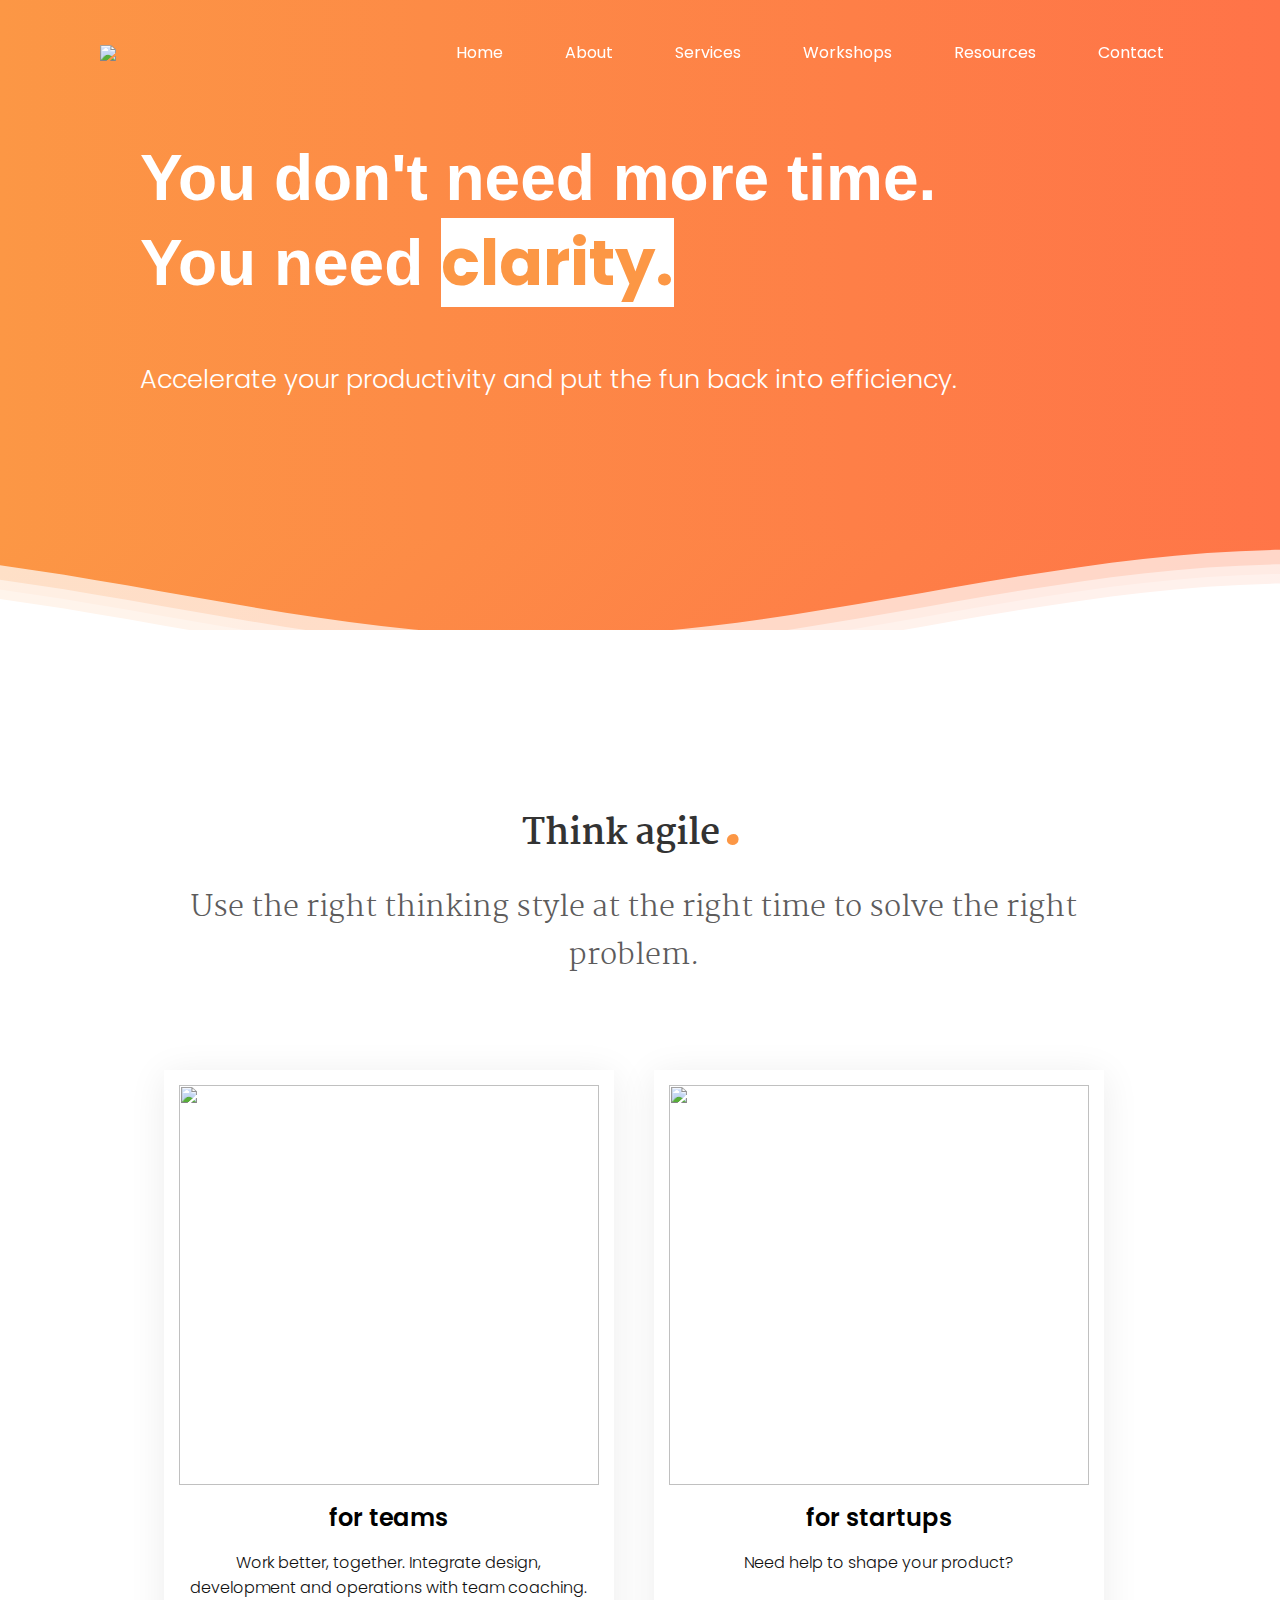
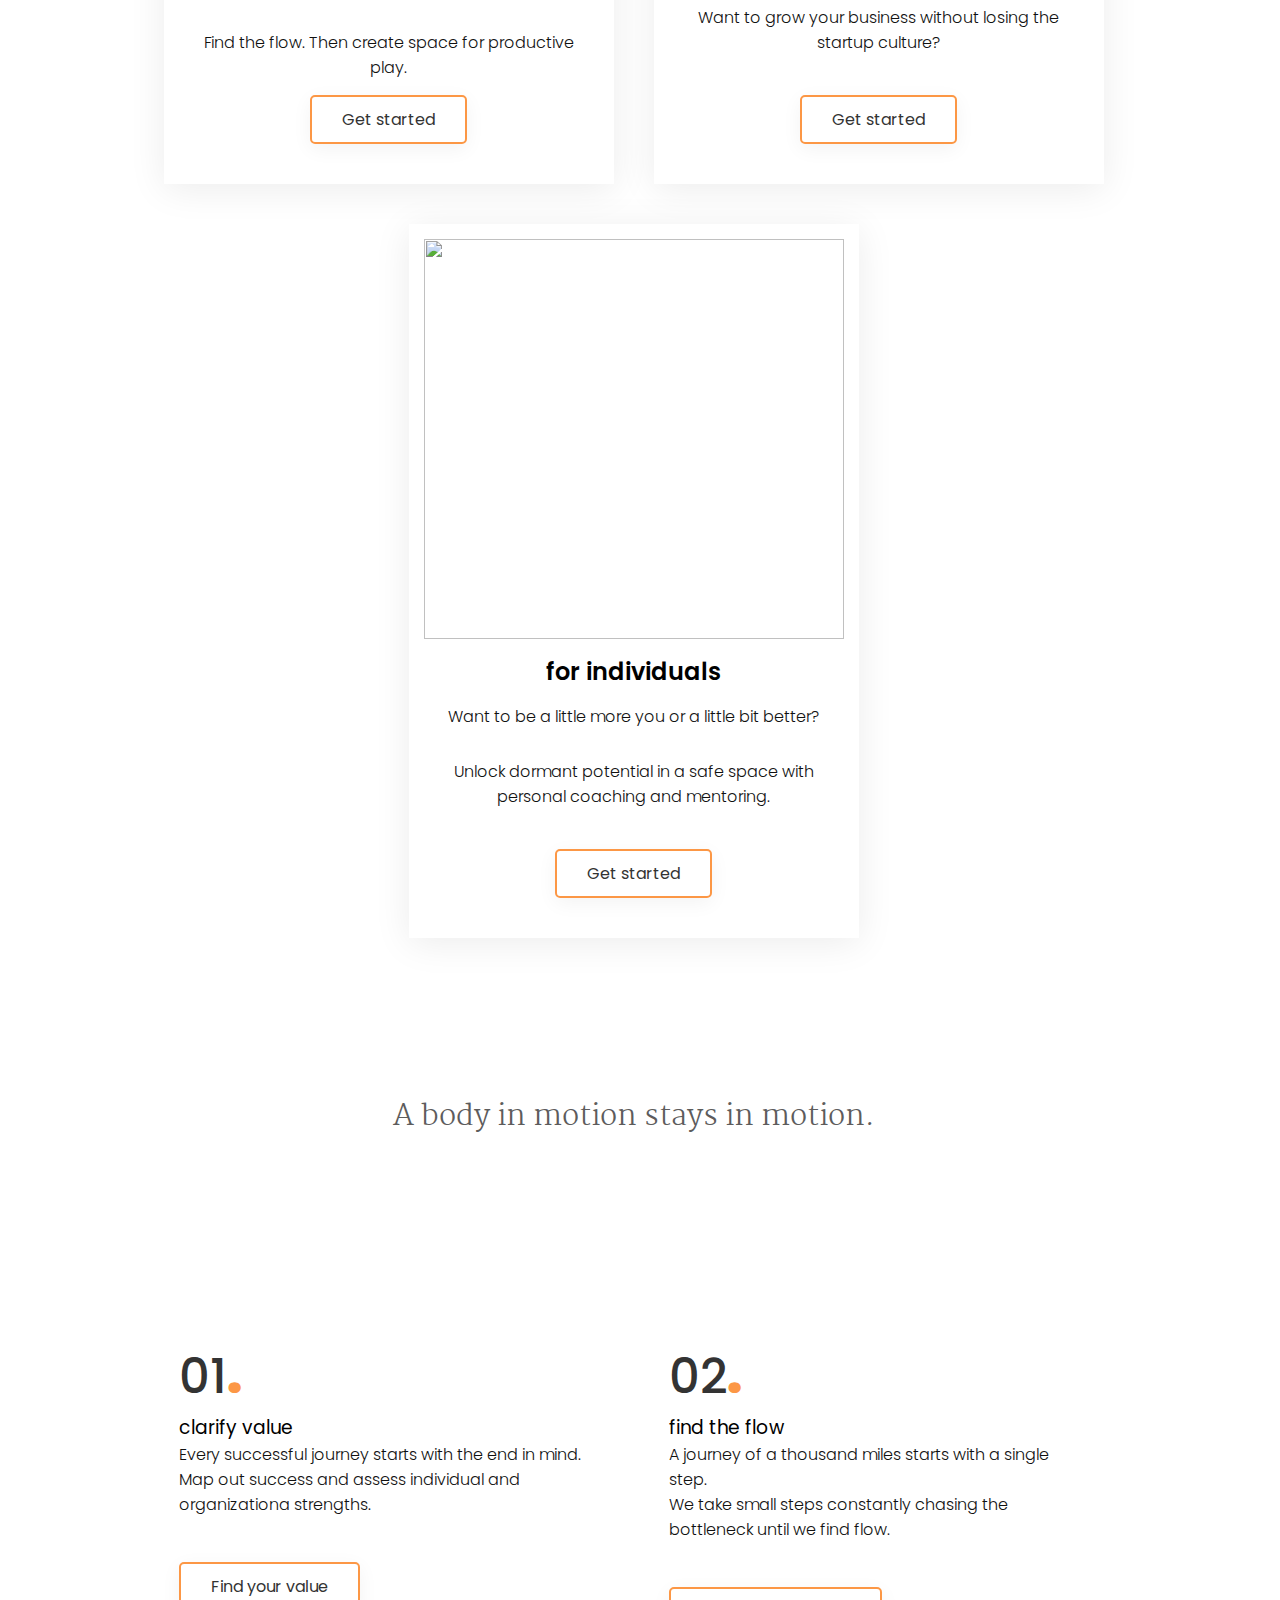
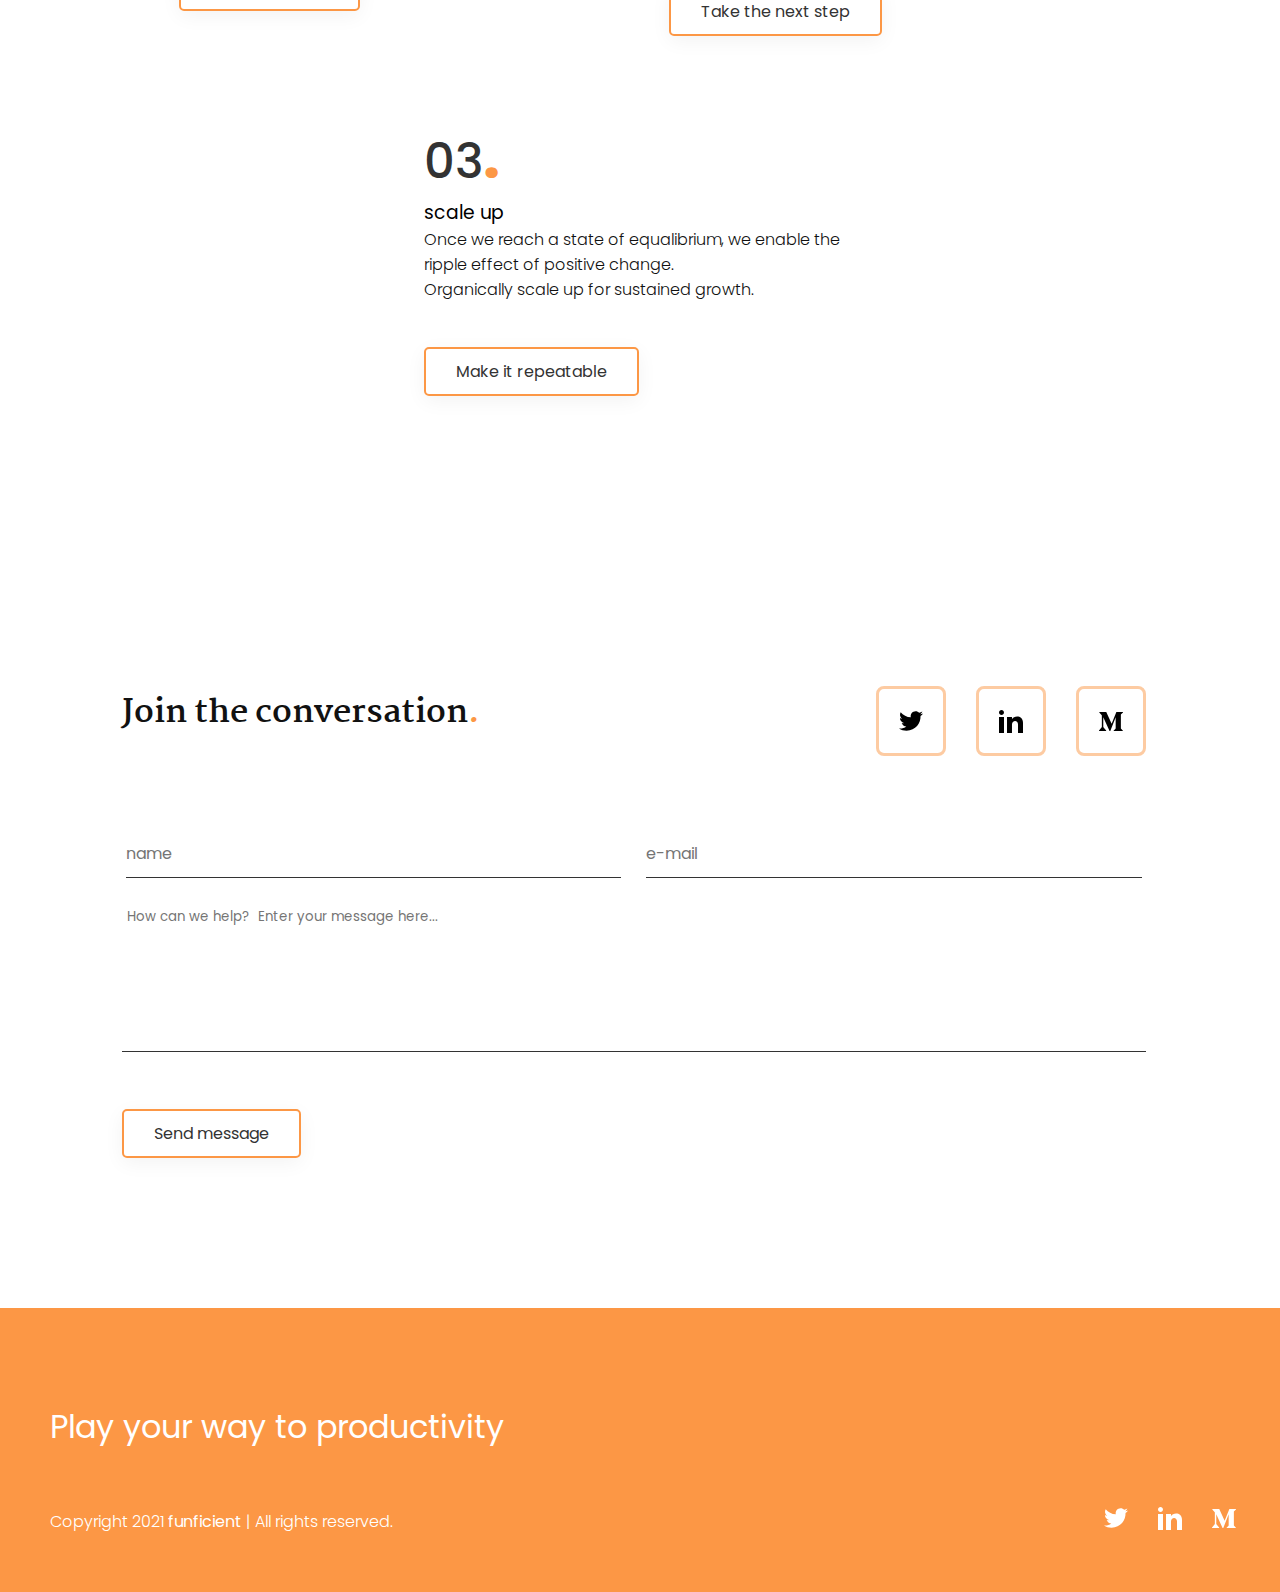
==== index.html @ b5b8aebc "Add files via upload" ====
<!DOCTYPE html>
<html lang="en">
<head>
    <meta charset="UTF-8">
    <meta http-equiv="X-UA-Compatible" content="IE=edge">
    <meta name="viewport" content="width=device-width, initial-scale=1.0">
    <title>fun-fi-cient | Play your way to productivity</title>

    <style>
        @import url('https://fonts.googleapis.com/css2?family=Asap+Condensed:ital,wght@0,400;0,500;0,600;0,700;1,400;1,500;1,600;1,700&family=Asap:ital,wght@0,400;0,500;0,600;0,700;1,400;1,500;1,600;1,700&family=Martel:wght@200;300;400;600;700;800;900&family=Oleo+Script&family=Oleo+Script+Swash+Caps&family=Poppins:ital,wght@0,100;0,200;0,300;0,400;0,500;0,600;0,700;1,300;1,400;1,500;1,600;1,700&display=swap');
        @import url('https://fonts.googleapis.com/css2?family=Sen:wght@400;700;800&family=Zilla+Slab+Highlight:wght@400;700&family=Zilla+Slab:ital,wght@0,300;0,400;0,500;0,600;0,700;1,300;1,400;1,500;1,600;1,700&display=swap');
        @import url('http://fonts.cdnfonts.com/css/gastada');
</style>
                

    <link href="style.css" rel="stylesheet">
    <link rel="stylesheet" href="https://use.fontawesome.com/releases/v5.15.4/css/all.css" integrity="sha384-DyZ88mC6Up2uqS4h/KRgHuoeGwBcD4Ng9SiP4dIRy0EXTlnuz47vAwmeGwVChigm" crossorigin="anonymous">
      
    <link rel="stylesheet" tyep="text/css" href="https://cdn.jsdelivr.net/npm/@fortawesome/fontawesome-free@5.15.4/css/fontawesome.min.css">
    
    <link rel="stylesheet" href="https://cdn.jsdelivr.net/npm/bootstrap-icons@1.5.0/font/bootstrap-icons.css">
    <link rel="stylesheet" href="https://cdnjs.cloudflare.com/ajax/libs/font-awesome/4.7.0/css/font-awesome.min.css">
    
   
    
</head>

<body>

<!------------------------------------------------------------------- Header Section and Navigation -------------------------------------------------------------->


    <header >

        <img src="assets/funficient-color-logo.png">

        <div class="menuToggle" onclick="toggleMenu();">

        </div>

        <ul class="navigation">
            <li><a href="index.html">Home</a></li>
            <li><a href="#about">About</a></li>
            <li><a href="services.html">Services</a></li>
            <li><a href="workshops.html">Workshops</a></li>
            <li><a href="#">Resources</a></li>
            <li><a href="#contact">Contact</a></li>

        </ul>


    </header>

<!------------------------------------------------------------------- Wave Hero Section -------------------------------------------------------------->


    <section class="banner"  id="banner">

        <div class="content flex">

            <h2>You don't need more time.</h2>
            <h2>You need <span></span></h2>
            <p>  Accelerate your productivity and put the fun back into efficiency. </p>
            
        </div>

        <div class="wave-container">
            <svg class="waves" xmlns="http://www.w3.org/2000/svg" xmlns:xlink="http://www.w3.org/1999/xlink"
            viewBox="0 24 150 28" preserveAspectRatio="none" shape-rendering="auto">
            <defs>
            <path id="gentle-wave" d="M-160 44c30 0 58-18 88-18s 58 18 88 18 58-18 88-18 58 18 88 18 v44h-352z" />
            </defs>
            <g class="parallax">
            <use xlink:href="#gentle-wave" x="48" y="0" fill="rgba(255,255,255,0.7" />
            <use xlink:href="#gentle-wave" x="48" y="3" fill="rgba(255,255,255,0.5)" />
            <use xlink:href="#gentle-wave" x="48" y="5" fill="rgba(255,255,255,0.3)" />
            <use xlink:href="#gentle-wave" x="48" y="7" fill="#fff" />
            </g>
            </svg>
        </div>


    </section>


<!------------------------------------------------------------------- About section -------------------------------------------------------------->

    <section class="audience" id="audience">

        <div class="container">

        
            <div class="introText">
        
                    <h2 class="titleText">Think agile<span>.</span></h2>
                    <p>Use the right thinking style at the right time to solve the right problem. </p>      
                                    
            </div>
            

            <div class="content">
                <div class="box">
                    <div class="imgBox">
                        <img src="assets/bathtub.jpg">
                    </div>

                    <div class="text">
                        <h3>for startups</h3>
                        <p>Need help to shape your product?</p>
                        <p>Want to grow your business without losing the startup culture? </p>
                        <br>
                        <a href="#" class="btn">Get started</a>
                    </div>

                </div>


                <div class="box">
                    <div class="imgBox">
                        <img src="assets/teams.png">
                    </div>

                    <div class="text">
                        <h3>for teams</h3>
                        <p>Work better, together. Integrate design, development and operations with team coaching.  </p>
                        <p>Find the flow.  Then create space for productive play. </p>
                        <a href="#" class="btn">Get started</a>
                    </div>

                </div>


            
                <div class="box">
                    <div class="imgBox">
                        <img src="assets/individual.jpg">
                    </div>

                    <div class="text">
                        <h3>for individuals</h3>
                        <p>Want to be a little more you or a little bit better? </p>
                        <p>Unlock dormant potential in a safe space with personal coaching and mentoring.  </p>
                        <br>
                        <a href="#" class="btn">Get started</a>
                    </div>

                </div>

            </div>
      
        </div>
    </section>




    <!------------------------------------------------------------------- Value proposition section -------------------------------------------------------------->

    <section class="value" id="value">

        <div class="container">

            <div class="introText center">
                <p>A body in motion stays in motion. </p>
            </div>        
                    
  
            <div class="content wrap">
                <div class="box">
                    

                    <div class="text">
                        <h2>01<span>.</span></h2><h3>clarify value</h3>
                        <p>Every successful journey starts with the end in mind.</p>
                        <p> Map out success and assess individual and organizationa strengths.</p>
                        <br>
                        <a href="#" class="btn">Find your value</a>
                    </div>

                </div>

                <div class="box">
                    

                    <div class="text">
                        <h2>02<span>.</span></h2><h3>find the flow</h3>
                        <p>A journey of a thousand miles starts with a single step.</p>
                        <p> We take small steps constantly chasing the bottleneck until we find flow.</p>
                        <br>
                        <a href="#" class="btn">Take the next step </a>
                    </div>

                </div>

                <div class="box">
                    

                    <div class="text">
                        <h2>03<span>.</span></h2><h3>scale up</h3>
                        <p>Once we reach a state of equalibrium, we enable the ripple effect of positive change.</p>
                        <p>Organically scale up for sustained growth.</p>
                        <br>
                        <a href="#" class="btn">Make it repeatable</a>
                    </div>

                </div>


            </div>

        
    
        </div>
    </section>

    <!------------------------------------------------------------------- Testimonial section ------------------------------------------------------------

    


    <!------------------------------------------------------------------- Contact form section -------------------------------------------------------------->
<section class="contact" id="contact">

    <div class="container">
    
        <div class="conversation">
            <h2 class="titleText">Join the conversation<span>.</span></h2>    
            <div class="social">
                <a href="https://twitter.com/funficient" target="_blank"><svg xmlns="http://www.w3.org/2000/svg" width="24" height="24"  viewBox="0 0 24 24"><path d="M24 4.557c-.883.392-1.832.656-2.828.775 1.017-.609 1.798-1.574 2.165-2.724-.951.564-2.005.974-3.127 1.195-.897-.957-2.178-1.555-3.594-1.555-3.179 0-5.515 2.966-4.797 6.045-4.091-.205-7.719-2.165-10.148-5.144-1.29 2.213-.669 5.108 1.523 6.574-.806-.026-1.566-.247-2.229-.616-.054 2.281 1.581 4.415 3.949 4.89-.693.188-1.452.232-2.224.084.626 1.956 2.444 3.379 4.6 3.419-2.07 1.623-4.678 2.348-7.29 2.04 2.179 1.397 4.768 2.212 7.548 2.212 9.142 0 14.307-7.721 13.995-14.646.962-.695 1.797-1.562 2.457-2.549z"/></svg></a>   
                <a href="https://www.linkedin.com/in/kate-dames-509631171/" target="_blank"><svg xmlns="http://www.w3.org/2000/svg" width="24" height="24"  viewBox="0 0 24 24"><path d="M4.98 3.5c0 1.381-1.11 2.5-2.48 2.5s-2.48-1.119-2.48-2.5c0-1.38 1.11-2.5 2.48-2.5s2.48 1.12 2.48 2.5zm.02 4.5h-5v16h5v-16zm7.982 0h-4.968v16h4.969v-8.399c0-4.67 6.029-5.052 6.029 0v8.399h4.988v-10.131c0-7.88-8.922-7.593-11.018-3.714v-2.155z"/></svg></a>
                <a href="https://medium.com/@funficient" target="_blank"><svg width="24" height="24"  xmlns="http://www.w3.org/2000/svg" fill-rule="evenodd" clip-rule="evenodd"><path d="M2.846 6.887c.03-.295-.083-.586-.303-.784l-2.24-2.7v-.403h6.958l5.378 11.795 4.728-11.795h6.633v.403l-1.916 1.837c-.165.126-.247.333-.213.538v13.498c-.034.204.048.411.213.537l1.871 1.837v.403h-9.412v-.403l1.939-1.882c.19-.19.19-.246.19-.537v-10.91l-5.389 13.688h-.728l-6.275-13.688v9.174c-.052.385.076.774.347 1.052l2.521 3.058v.404h-7.148v-.404l2.521-3.058c.27-.279.39-.67.325-1.052v-10.608z"/></svg></a>
            </div>

        </div>        
            
           
        

        <div class="form-container">
        <form  class="form" id="form" action="https://formsubmit.co/kate.funficient@gmail.com" method="POST" >
            <div class="input col50">
                <input
                    type="text"
                    name="name"
                    id="name"
                    class="form-control"
                    placeholder="name"
                    
                />
                
                <input
                    type="email"
                    name="email"
                    id="email"
                    class="form-control"
                    placeholder="e-mail"
                    required
                />

                <input type="hidden" name="_next" value="https://www.funficient.com/thanks.html">
                <input type="hidden" name="_subject" value="New form submission!">
                <input type="text" name="_honey" style="display:none">
                <input type="hidden" name="_captcha" value="false">
               

            </div>
        
            <div class="textInput">
                    
                <textarea
                    id="message"
                    class="input-textarea"
                    name="message"
                    placeholder="How can we help?  Enter your message here..."
                    required
                    ></textarea>
            </div>

            <div>
                <button type="submit" id="submit" class="btn">
                    Send message
                </button>
            </div>
            
           
            
            
        </form>

        

    
</section>



    <!------------------------------------------------------------------- Contact section -------------------------------------------------------------->




<!------------------------------------------------------------------- Footer section -------------------------------------------------------------->
<footer class="footer">

    <div class="container">

        <div>
            <h2 class="titleText white">Play your way to productivity</h2>       
        </div>   

        <div class="footerRow">

            <div class="copyrightText">
                <p>
                    Copyright 2021 <strong>funficient</strong>  |  All rights reserved.
                </p>
            </div>

            <ul class="social">
                <li><a href="https://twitter.com/funficient" target="_blank"><svg xmlns="http://www.w3.org/2000/svg" width="24" height="24" fill="white" viewBox="0 0 24 24"><path d="M24 4.557c-.883.392-1.832.656-2.828.775 1.017-.609 1.798-1.574 2.165-2.724-.951.564-2.005.974-3.127 1.195-.897-.957-2.178-1.555-3.594-1.555-3.179 0-5.515 2.966-4.797 6.045-4.091-.205-7.719-2.165-10.148-5.144-1.29 2.213-.669 5.108 1.523 6.574-.806-.026-1.566-.247-2.229-.616-.054 2.281 1.581 4.415 3.949 4.89-.693.188-1.452.232-2.224.084.626 1.956 2.444 3.379 4.6 3.419-2.07 1.623-4.678 2.348-7.29 2.04 2.179 1.397 4.768 2.212 7.548 2.212 9.142 0 14.307-7.721 13.995-14.646.962-.695 1.797-1.562 2.457-2.549z"/></svg></a></li>
                <li><a href="https://www.linkedin.com/in/kate-dames-509631171/" target="_blank"><svg xmlns="http://www.w3.org/2000/svg" width="24" height="24" fill="white" viewBox="0 0 24 24"><path d="M4.98 3.5c0 1.381-1.11 2.5-2.48 2.5s-2.48-1.119-2.48-2.5c0-1.38 1.11-2.5 2.48-2.5s2.48 1.12 2.48 2.5zm.02 4.5h-5v16h5v-16zm7.982 0h-4.968v16h4.969v-8.399c0-4.67 6.029-5.052 6.029 0v8.399h4.988v-10.131c0-7.88-8.922-7.593-11.018-3.714v-2.155z"/></svg></a></li>
                <li><a href="https://medium.com/@funficient" target="_blank"><svg width="24" height="24" fill="white" xmlns="http://www.w3.org/2000/svg" fill-rule="evenodd" clip-rule="evenodd"><path d="M2.846 6.887c.03-.295-.083-.586-.303-.784l-2.24-2.7v-.403h6.958l5.378 11.795 4.728-11.795h6.633v.403l-1.916 1.837c-.165.126-.247.333-.213.538v13.498c-.034.204.048.411.213.537l1.871 1.837v.403h-9.412v-.403l1.939-1.882c.19-.19.19-.246.19-.537v-10.91l-5.389 13.688h-.728l-6.275-13.688v9.174c-.052.385.076.774.347 1.052l2.521 3.058v.404h-7.148v-.404l2.521-3.058c.27-.279.39-.67.325-1.052v-10.608z"/></svg></a></li>
                <li></li>
            </ul>

        </div>
        
    </div>

    

</footer>



<!------------------------------------------------------------------- Javascript -------------------------------------------------------------->


    <script type="text/javascript">

        window.addEventListener("scroll", function(){

            const header = document.querySelector("header");
            header.classList.toggle("sticky", window.scrollY > 0);
        });


        function toggleMenu(){
            const menuToggle = document.querySelector('.menuToggle');
            const navigation = document.querySelector('.navigation');
            menuToggle.classList.toggle('active');
            navigation.classList.toggle('active');
        }
    </script>



</body>

</html>
---- style.css ----
@import url("https://fonts.googleapis.com/css2?family=Asap+Condensed:ital,wght@0,400;0,500;0,600;0,700;1,400;1,500;1,600;1,700&family=Asap:ital,wght@0,400;0,500;0,600;0,700;1,400;1,500;1,600;1,700&family=Martel:wght@200;300;400;600;700;800;900&family=Oleo+Script&family=Oleo+Script+Swash+Caps&family=Poppins:ital,wght@0,100;0,200;0,300;0,400;0,500;0,600;0,700;1,300;1,400;1,500;1,600;1,700&display=swap");

:root {
  --orange: #FC9745;
  --grapefruit: #FF7348;
  --straweberry: #FD5A5C;
  --dragonfruit: #F2456F;
  --gradient: linear-gradient(90deg, #FC9745, #FF7348);

  --darkGray:#5D5C5C;
  --lightGray: #fcfcfc;

}

*, *::before, *::after {
  font-family: "Poppins", sans-serif;
  margin: 0;
  padding: 0;
  box-sizing: border-box;
  scroll-behavior: smooth;
}

/* ---------------------------------------------------------- Typography ----------------------------------------------------------------------------- */


p {
  font-weight: 300;
  color: #111;
}

/*  ----------------------------------------------------------Top Navigation ----------------------------------------------------------------------------------------*/



header {
  position: fixed;
  top: 0;
  left: 0;
  width: 100vw;
  padding: 40px 100px;
  z-index: 10000;
  display: flex;
  justify-content: space-between;
  align-items: center;
  transition: 0.6s;
}

header.sticky {
  background: white;
  opacity: 80%;
  padding: 10px 100px;
  box-shadow: 0 5px 20px rgba(0, 0, 0, 0.05);
  max-width: 100vw;
  overflow: hidden;
}

header img {
  max-width: 100px;
  height: auto;
  transition: 0.5s;
} 

header.sticky img {
  max-width: 75px;
  height: auto;
} 

header.sticky .logo {
  color: #111;
}

header.sticky .logo span{
  color:var(--orange);
}



header .navigation {
  position: relative;
  display: flex;
}

header .navigation li {
  list-style: none;
  margin-left: 30px;
  }

header .navigation li a {
  text-decoration: none;
  color: white;
  font-weight: 400;
  padding: 1rem 1rem;

}

header.sticky .navigation li a {
  color: #111;
}

header .navigation li a:hover {
  color: #FC9745;
  background-color: #ebebeb;
  opacity: 0.8;
}



/*  -------------------------------------------------  Home Page Wave Hero Section --------------------------------------------------------------------------*/

.banner {
  position: relative;
  width: 100%;
  display: flex;
  flex-direction: column;
  justify-content: center;
  align-items: center;
  background-image: linear-gradient(90deg, #FC9745, #FF7348);
}

.banner .content {
  max-width: 1000px;
  text-align: center;
}

.banner .content h2 {
  font-family: 'Gastada', sans-serif;
  font-size: 4em;
  color: white;
  text-align: left;
}


.banner .content h2 span {
    color:var(--orange);
    background-color: #fff
}


/*  -|-|-|-|-|-|-|-|-|-|-|-|-|--|-|-|-|-|-|-  Update word -|-|-|-|-|-|-|-|-|-|-|-|-|--|-|-|-|-|-|-*/

.banner .content h2 span::before {
  content: ' clarity. ';
  animation: animate infinite 8s;
}

@keyframes animate {
 
  10% 
  {
    content: ' clarity. ';
  }

  30% 
  {
    content: ' purpose. ';
  }
  
  50% 
  {
    content: ' focus. ';
  }

  75% 
  {
    content: ' alignment. ';
  }
    100% 
  {
    content: ' play. ';
  }
  
  
}

/*  -|-|-|-|-|-|-|-|-|-|-|-|-|-|-|-|-|-|-|-|-|  Update word end -|-|-|-|-|-|-|-|-|-|-|-|-|-|-|-|-|-|-|-|-|-|-|-|-|-|-|-|*/


.banner .content p {
  font-size: 1.6em;
  color: white;
  margin-top: 50px;
  text-align: left;
}

.banner .grapefruit {
  background-color: var(--grapefruit);
}



.wave-container {
  position: relative;
  
  background: linear-gradient(
    135deg,
    rgba(252, 151, 69, 1) 0%,
    rgba(255, 115, 72, 1) 100%
  );
  color: white;
  height: 10vh;
  width: 100%;
}

.flex {
    /*Flexbox for containers*/
    display: flex;
    flex-direction: column;
    justify-content: center;
    align-items: right;
    text-align: right;

    height: 60vh;
    width: 100%;
    margin: 0;
    padding: 0;
}

.waves {
  position: relative;
  width: 100%;
  height: 15vh;
  margin-bottom: -7px; /*Fix for safari gap*/
  min-height: 100px;
  max-height: 150px;
}


/* Animation */

.parallax > use {
  animation: move-forever 25s cubic-bezier(0.55, 0.5, 0.45, 0.5) infinite;
}
.parallax > use:nth-child(1) {
  animation-delay: -2s;
  animation-duration: 7s;
}
.parallax > use:nth-child(2) {
  animation-delay: -3s;
  animation-duration: 10s;
}
.parallax > use:nth-child(3) {
  animation-delay: -4s;
  animation-duration: 13s;
}
.parallax > use:nth-child(4) {
  animation-delay: -5s;
  animation-duration: 20s;
}
@keyframes move-forever {
  0% {
    transform: translate3d(-90px, 0, 0);
  }
  100% {
    transform: translate3d(85px, 0, 0);
  }
}
/*Shrinking for mobile*/
@media (max-width: 768px) {
  .waves {
    height: 40px;
    min-height: 40px;
  }
  .content {
    height: 30vh;
  }
  h1 {
    font-size: 24px;
  }
}



/*  -------------------------------------------------  Hero Banner Section end --------------------------------------------------------------------------*/
/*  ------------------------------------------------------------------------------------------------------------------------------------------------*/


/*  ------------------------------------------------------------------------------------------------------------------------------------------------*/
/*  -------------------------------------------------  BUTTON styling start --------------------------------------------------------------------------*/

.btn {
  font-size: 1em;
  color: #333;
  border: 2.5px solid #FC9745;
  border-radius: 5px;
  box-shadow: 0 5px 20px rgba(0, 0, 0, 0.05);
  display: inline-block;
  padding: 10px 30px;
  margin-top: 20px;
  text-decoration: none;
  transition: 0.5s;
 
}

.btn:hover {
  letter-spacing: 1.8px;
  background-color: #FC9745;
  color: #fff;
}

/*  -------------------------------------------------  BUTTON styling end --------------------------------------------------------------------------*/
/*  ------------------------------------------------------------------------------------------------------------------------------------------------*/

section {
  
  position: relative;
  
  
}

.container {
  position: relative;
  width: 99vw;
  display: flex;
  flex-wrap: wrap;
  justify-content: space-evenly;

}

.row {
  position: relative;
  width: 100%;
  display: flex;
  justify-content: space-between;
}

.row .col50 {
  position: relative;
  width: 48%;
}

.titleText {
  font-family: "Martel", serif;
  color: #111;
  font-size: 2em;
 
  
}

.introText {
  margin: 0;
  width: 100vw;
  margin-top: 135px;
  margin-bottom: 150px;
  margin-left: 250px;
  
  overflow: hidden;
}

.introText .row{
  flex-direction: column;
  width: 100vw;
  overflow: hidden;

}



.introText .titleText {
  font-family: "Martel", serif;
  color: #333;
  font-size: 2.2em;
  
}

.introText .titleText span{
  font-family: "Martel", serif;
  color: var(--orange);
  font-size: 2em;
  
}

.introText p {
  font-family: "Martel", serif;
  font-size: 1.8em;
  color: var(--darkGray)
}

.center {
  text-align: center;
  align-content: center;
}

.row .col50 .imgBox {
  
  position: relative;
  width: 90%;
  height: 100%;
  
}

.row .col50 .imgBox img {
  position: absolute;
  top: 0;
  left: 0;
  width: 100%;
  height: 100%;
  object-fit: cover;
}

.title {
  width: 100%;
  display: flex;
  justify-content: center;
  align-items: center;
  flex-direction: column;
}


.audience {
  margin: 0;
  padding: 0;
}

.audience .introText {
  max-width: 100vw;
}

.wrap {
  display: flex;
  flex-wrap: wrap;
}

.audience .content {
  display: flex;
  justify-content: center;
  flex-direction: row-reverse;
  flex-wrap: wrap;
  margin-top: -80px;
}

.audience .content .box {
  width: 450px;
  margin: 20px;
  border: 15px solid #fff;
  
  box-shadow: 0 5px 35px rgba(0, 0, 0, 0.08);
}


.audience .content .box .imgBox {
  position: relative;
  width: 100%;
  height: 400px;

}

.audience .content .box .imgBox img {
  position: absolute;
  top: 0;
  left: 0;
  width: 100%;
  height: 100%;
  object-fit: cover;

}

.audience .content .box .text {
  padding: 15px 0 5px;
  text-align: center;
}

.audience .content .box .text h3 {
  font-weight: 600;
  font-size: 1.5em;
}

.audience .content .box .text p {
  font-weight: 300;
  padding: 15px 5px;
}

.audience .btn {
  position: relative;
  bottom: 20px;
  
}


/* --------------------------------------------------------------------------------------------------------------------------------------------------------*/

.value {
  margin: 0;'
  padding: 0;'
}

.value .introText p {
  max-width: 80vw;

}

.value .content {
  display: flex;
  justify-content: center;
  flex-wrap: wrap;
  flex-direction: row;
  
}


.value .content .box {
  width: 450px;
  margin: 20px;
  border: 15px solid #fff;
  

}


.value .content .box .text {
  padding: 15px 0 5px;
}

.value .content .box .text h2 {
  
  color:#333;
  font-size: 3em;
  font-weight: 500;

}

.value .content .box .text h2 span{
  color: #FC9745;
  font-weight: 900;
 

}

.value .content .box .text h3 {
  font-weight: 400;

}









/* ---------------------------------------------------------------  Contact form -------------------------------------------------------------------*/


.contact {

  margin: 0;'
  padding: 0;'
  position: relative;

}

.contact .container {
  
  margin-top: 250px;
  flex-direction: column;
  align-content: center;
}

.form {
  align-self: flex-start;
  width: 80vw;
  padding-top: 70px;
  padding-bottom: 100px;
}


.form-container .btn {
  align-self: center;

}


.contact .inputBox {
  position: relative;
  width: 100%;
  margin-bottom: 20px;
  outline: none;
}

.contact .inputBox input,
.contact .inputBox textarea {
  width: 100%;
  
  padding: 10px;
  
  outline: none;
  background-color: #fff;
  font-size: 16px;
  font-weight: 300;
  resize: none;
}

.contact .inputBox input[type="submit"] {
  font-size: 1em;
  color: var(--darkGray);
  
  font-weight: 500;
  display: inline-block;
  text-transform: uppercase;
  text-decoration: none;
  letter-spacing: 2px;
  transition: 0.5s;
  max-width: 100px;
  border: none;
  cursor: pointer;

}

.titleText span{
  font-family: "Martel", serif;
  color: var(--orange);
 
  
}

.conversation {
  display: flex;
  width: 80vw;
  justify-content: space-between;

  
}


.conversation a {
  display: flex;
  
  text-align: center;
  align-items: center;
  align-items: flex-end;
  justify-items: flex-end; 
  padding: 20px; 
  margin-left: 30px;
  
  border-radius: 8px;
  border: 3px solid rgb(252, 151, 69, 0.5);
  
  
}

.conversation a:hover {
  
  background-color: #FC9745;
  color:#f1f1f1;
  
  box-shadow: inset -1px -1px 4px rgb(255, 204, 146),
 

}

.social {
  display: flex;
}


.input {
  margin: 0 auto 1.25rem auto;
  padding: 0.25rem;
  display: flex;
}

.form-control {
  display: block;
  width: 100%;
  height: 3rem;
  
 
  color: #949494;
  
  background-clip: padding-box;
  border-style:hidden;
  font-size: 1em;
  border-bottom: 1px solid #333;
 
  transition: border-color 0.15s ease-in-out, box-shadow 0.15s ease-in-out;
}

.form-control:nth-last-child(odd) {
  margin-left: 25px;
}

.form-control:focus {
  
  outline: 0;
  box-shadow: 2px  rgba(207, 207, 207, 0.5);
  background-color: #f1f1f1;
  padding: 0.375rem 0.75rem;
  border-bottom: 1px solid #FC9745;
}

.input-radio,
.input-checkbox {
  display: inline-block;
  margin-right: 0.75rem;
  min-height: 1.5rem;
  min-width: 1.5rem;
}

.input-textarea {

  min-height: 150px;
  width: 100%;
  padding: 5px;
  
  resize: none;
}

.input-textarea:focus {
padding: 0.625rem;
border-bottom: 1px solid #FC9745;
}


.contact .textInput {
  
  min-height: 120px;
  width: 100%;
  
  resize: none;
}

.input .col50  .form-control{
  display: flex;
  justify-content: space-between;
}


.contact .inputBox .input-textarea {
  width: 90%;
  
  padding: 10px;
  
  outline: none;
  background-color: #fff;
  font-size: 16px;
  font-weight: 300;
  resize: none;
}

.input-textarea {
  border: none;
  color: #949494;
  border-bottom: 1px solid #333;
}

.input-textarea:focus {
  
  outline: 0;
  box-shadow: 2px  rgba(207, 207, 207, 0.5);
  background-color: #f1f1f1;
}

.contact .form .btn {
display: flex;
  background-color: #fff;
  cursor: pointer;
  margin-top: 50px;
  align-items: center;
  align-self: center;
}

.submit {
 display: flex;
 align-content: center;
 background-color: #fff;
 padding: 20px 30px;
 border-radius: 5px;
 border: 3px solid #FC9745;
 font-size: 1rem;
 letter-spacing: 1px;
 cursor: pointer;
 margin-top: 30px;
}

.submit:hover {
  background-color: #FC9745;
}

.form {
  margin-bottom: 50px;
}

.form .right {
  display: flex;
  align-self: flex-end;
}

.bmc-btn {
 align-self: right;
}





/* ------------------------------------------------------  Footer setion ------------------------------------------------*/

.footer .container {
  flex-direction: column;
  margin-top: 30px;
  max-width: 99vw;

}
.footer {
  background-color:var(--orange);
  padding: 50px;
  
}

.footer .titleText {
  font-family: 'Poppins', sans-serif;
  font-weight: 400;
  padding: 15px 0px 50px 0px;
  max-width: 90vw;
}


.white {
  color: #fff;
}

.copyrightText {
  padding: 8px 0px;
  display: flex;

  text-align: left;
  overflow: none;
  max-width: 95vw;
}

.copyrightText p {
  color: #fff
}


footer .social {
  position: relative;
  display: flex;
}

footer .social li {
  list-style: none;
  margin-left: 30px;
}

footer .social li a {
  text-decoration: none;
  color: white;
  
}

.footerRow {
  display: flex;
  justify-content: space-between;
  align-items: center;
  max-width: 95vw;
  
}


/*------------------------------------------------------- Mobile responsive ---------------------------------------------*/

@media (max-width: 991px) {

  header,
  header.sticky {
    padding: 10px 20px;
  }

  header .navigation {
    display: none;
  }

  

  header .navigation.active {
    width: 100%;
    height: calc(100% - 68px);
    position: fixed;
    top: 75px;
    left: 0;
    display: flex;
    justify-content: center;
    align-items: center;
    flex-direction: column;
    background: #fff;
  }

  header .navigation li {
    
    margin-left: 0;
    color: black;
    font-size: 1.6em;
    font-weight: 700;
  }

  .menuToggle {
    position: relative;
    width: 40px;
    height: 40px;
    background: url(/assets/menu.svg);
    background-size: 30px;
    background-repeat: no-repeat;
    background-position: center;
    cursor: pointer;
  }

  .menuToggle.active {

    background: url(/assets/close-black.svg);
    background-size: 30px;
    background-repeat: no-repeat;
    background-position: center;

  }

  header.sticky .menuToggle {
    filter: invert(1);
  }

  section {
    padding: 20px;
  }

  .banner .content h2 {
    font-size: 3em;
  }

  .row {
    flex-direction: column;
  }

  .row .col50 {
    position: relative;
    width: 100%;
  }

  .row .col50 .imgBox {
    height: 300px;
    margin-top: 20px;
  }

 

/*
  .audience .content .box {
    margin: 10px;

    
  }*/

  .audience .content .box .imgBox {
    height: 350px;
  }

  .title {
    text-align: center;
  }

  .titleText {
    font-size: 1.8em;
    line-height: 1.5em;
    margin-bottom: 15px;
    font-weight: 300;
  }

  .testimonial .content .box {
    margin: 10px;
    padding: 20px;
  }

  .contactForm {
    padding: 35px 40px;
    margin-top: 20px;
    margin-bottom: 30px;
  }

}

/*------------------------------------------------------- Fonts  ---------------------------------------------
font-family: "Asap", sans-serif;

font-family: "Asap Condensed", sans-serif;

font-family: "Oleo Script", cursive;

font-family: "Oleo Script Swash Caps", cursive;


/* --------------------------------------------------- Services | Big Container ---------------------------------------------------------------------------------*/

.tealTransformations .container  .introText {
  display: block;
  width: 100vw;
  align-items: center;
  text-align: center;
}

.tealTransformation .container  .introText h3 {
  margin-top: 3rem;
  font-size: 1.4rem;
  font-weight: 200;
}

.tealTransformation .container  .introText  h3.fancy {
  margin-top: 4rem;
  font-size: 1.5rem;
  font-weight: 300;
  font-family: 'Martel', serif;
 
  color: #333;
}

.red {
 
  background: rgb(137,13,21);
  background: linear-gradient(40deg, rgba(137,13,21,1) 0%, rgba(187,6,28,1) 79%, rgba(212,3,32,1) 100%); 
  box-shadow: rgba(0, 0, 0, 0.08);
}


.amber {
  background: rgb(161,97,0);
  background: linear-gradient(80deg, rgba(161,97,0,1) 0%, rgba(179,108,0,1) 54%, rgba(194,137,51,1) 100%); 

}

.orange {
  background: rgb(255,85,0);
  background: linear-gradient(45deg, rgba(255,85,0,1) 0%, rgba(255,117,0,1) 54%, rgba(255,133,0,1) 100%);  

}

.green {
  background: rgb(66,150,77);
  background: linear-gradient(45deg, rgba(66,150,77,1) 0%, rgba(103,181,74,1) 54%, rgba(151,209,92,1) 100%); 
  

}

.teal {
  background: rgb(0,86,96);
  background: linear-gradient(45deg, rgba(0,86,96,1) 0%, rgba(0,128,129,1) 54%, rgba(52,167,152,1) 100%); 
  

}



.container .introText {
  
  width: 70%;
  margin-left: 0;
  text-align: center;
  
}


.big-box {
  display: block;

  width: 70%;
  height: 70%;
  margin: auto;
  padding: 2rem;
  text-align: left;

  background-color: none;

}



.box-text {
  color: #f1f1f1;
}

.box-text h3 {
  font-size: 4rem;
  font-weight: 300;
  padding-top:2rem;

}

.tealBoxContainer .tealBox h2 {
  color: #f1f1f1;
  font-size: 2rem;
  font-weight: 300;
  padding-top:2rem;

}


/*------------------------------------- Pricing table ------------------------ */

.pricing-plan {
  width: 20%;
  border-radius: 1rem;
  box-shadow: 0 0 0.5rem rgba(0,0,0,0.2);
  overflow: hidden;
  line-height: 1.5;
  color: #333;
  margin: 1rem;
}

.pricing-plan__highlighted {
  box-shadow: 0 0 1rem rgba(0,0,0,0.4);
  transform: scale(1.05);
}

.pricing-plan__special-text {
  padding: 1rem;
  text-align: center;
  font-weight: bold;
  color: #5D5C5C;
  background: #WHITE;
  box-shadow: 0 0 0.7rem rgba(0,0,0,0.4)  ;

}

.pricing-plan__header {
  padding: 1.7rem;
  background: #FC9745;
    color: white;
}




.pricing-plan__title,
.pricing-plan__summary {
  margin: 0;
  text-align: center;

}

.pricing-plan__title {
  font-size: 1.5rem;
  font-weight: 400;
}

.pricing-plan__summary {
  font-size: 1.1rem;
  font-weight: 300;

}

.pricing-plan__description {
  padding: 2rem;
}

.pricing-plan__list {
  padding: 0;
  margin: 0;
}

.pricing-plan__feature {
  list-style: none;
  margin: 0;
  padding-left: 2rem ;
  position: relative;
  font-size: 0.9rem;
}

.pricing-plan__feature:not(:last-child) {
  margin-bottom: 0.5rem;
}

.pricing-plan__feature::before {
  content: "\2714";
  color: #FC9745;
  left: 0;
  position: absolute;
}

.pricing-plan__actions {
  padding: 2rem;
  border-top: 1px solid #eeeeee;
  display: flex;
  flex-direction: column;
}

.pricing-plan__button {
  display: inline-block;
  margin: 1rem auto;
  padding: 8px 20px;
  text-decoration: none;
  color: #FC9745;
  background: white;
  border-radius: 5px;
  border: 1px solid #FC9745;
  text-transform: uppercase;
  letter-spacing: 0.02rem;
  font-weight: bold;
}

.pricing-plan__button:hover {
  background: #FC9745;
  color: white;
}

.pricing-plan__cost {
  margin: 0;
  text-align: center;
  font-size: 2rem;
  color: black;
}

.pricing-plan__text {
  font-size: 0.9rem;
  text-align: center;
  margin: 0 0 10px 0;
}


.pricing-plan-container {
  display: flex;
  align-items: center;
  justify-content: center;
  padding: 3rem 1rem;
}

.section-text {
  color: #333;
  margin-top: 2rem;
  margin-bottom: 4rem;
}

.spacer {
  top: -3rem;
  padding-bottom: 5rem;
}

/* -----------------   Workshops page --------------------*/
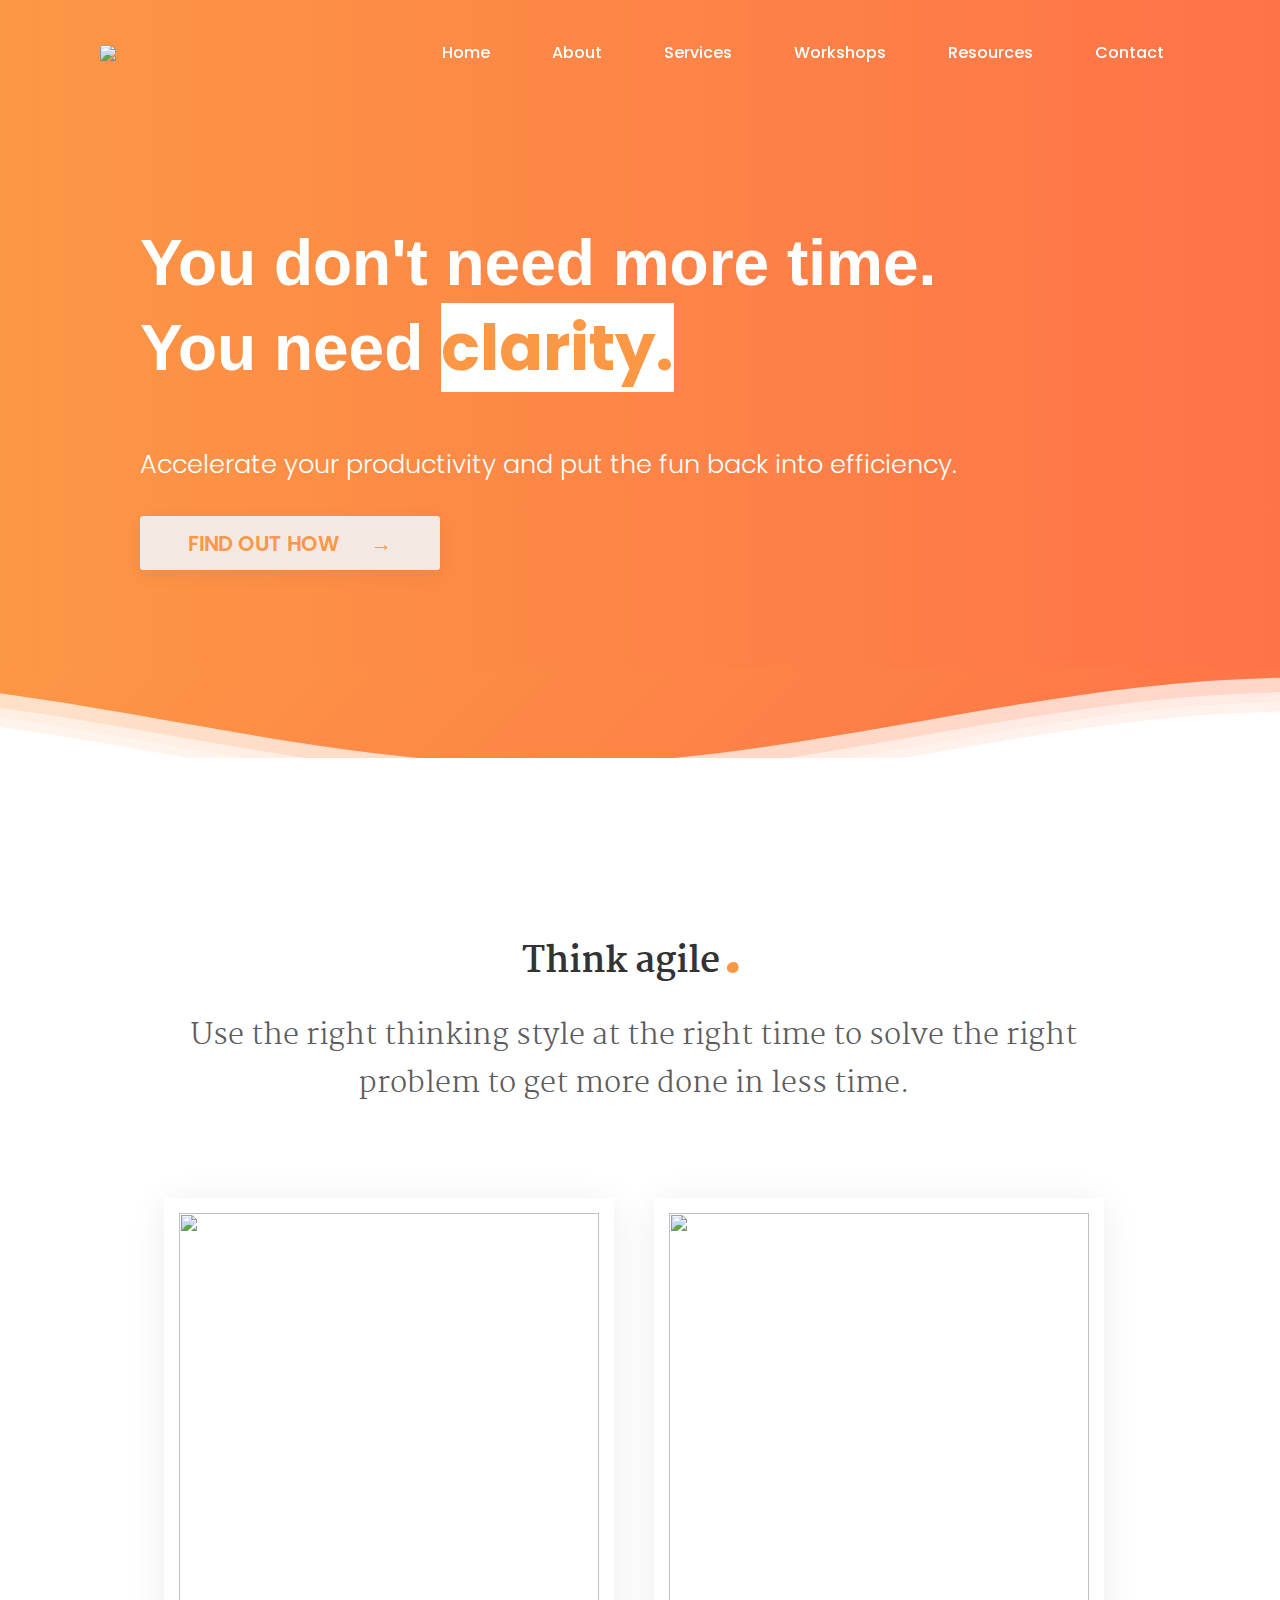
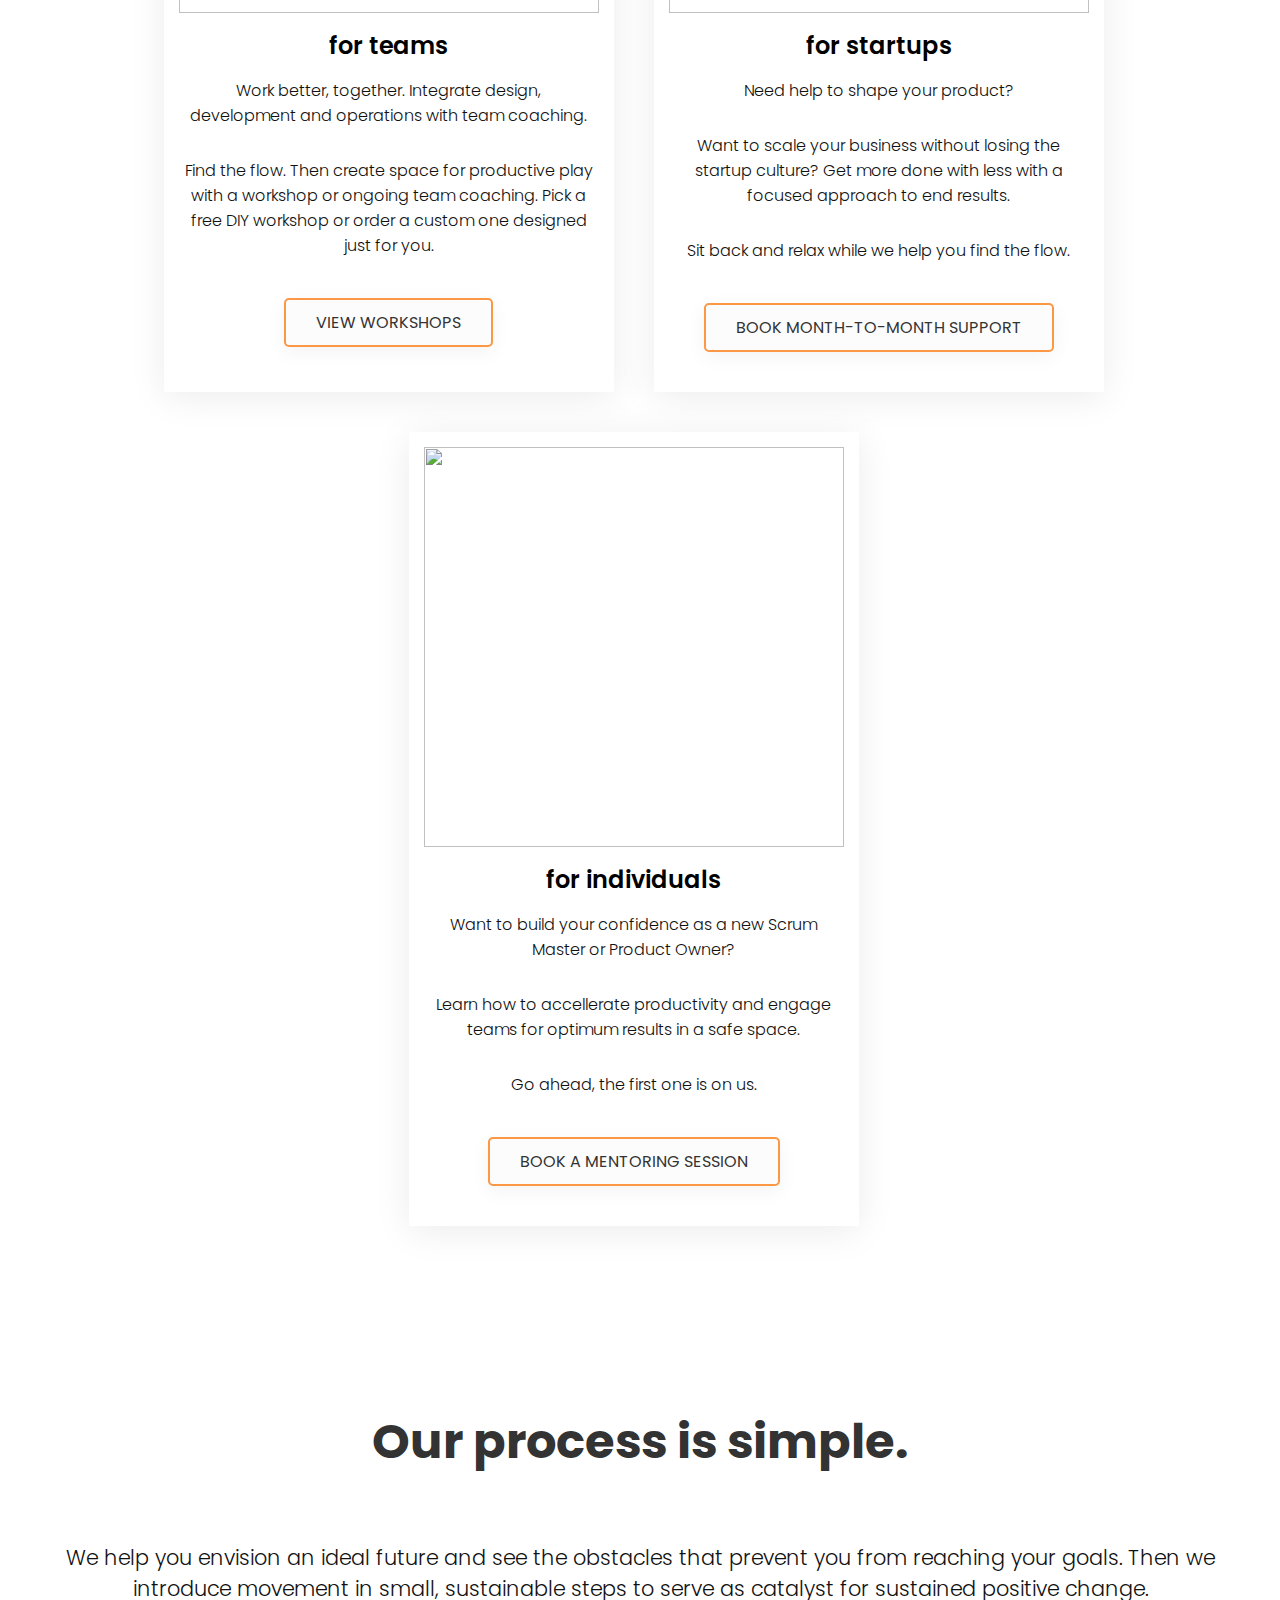
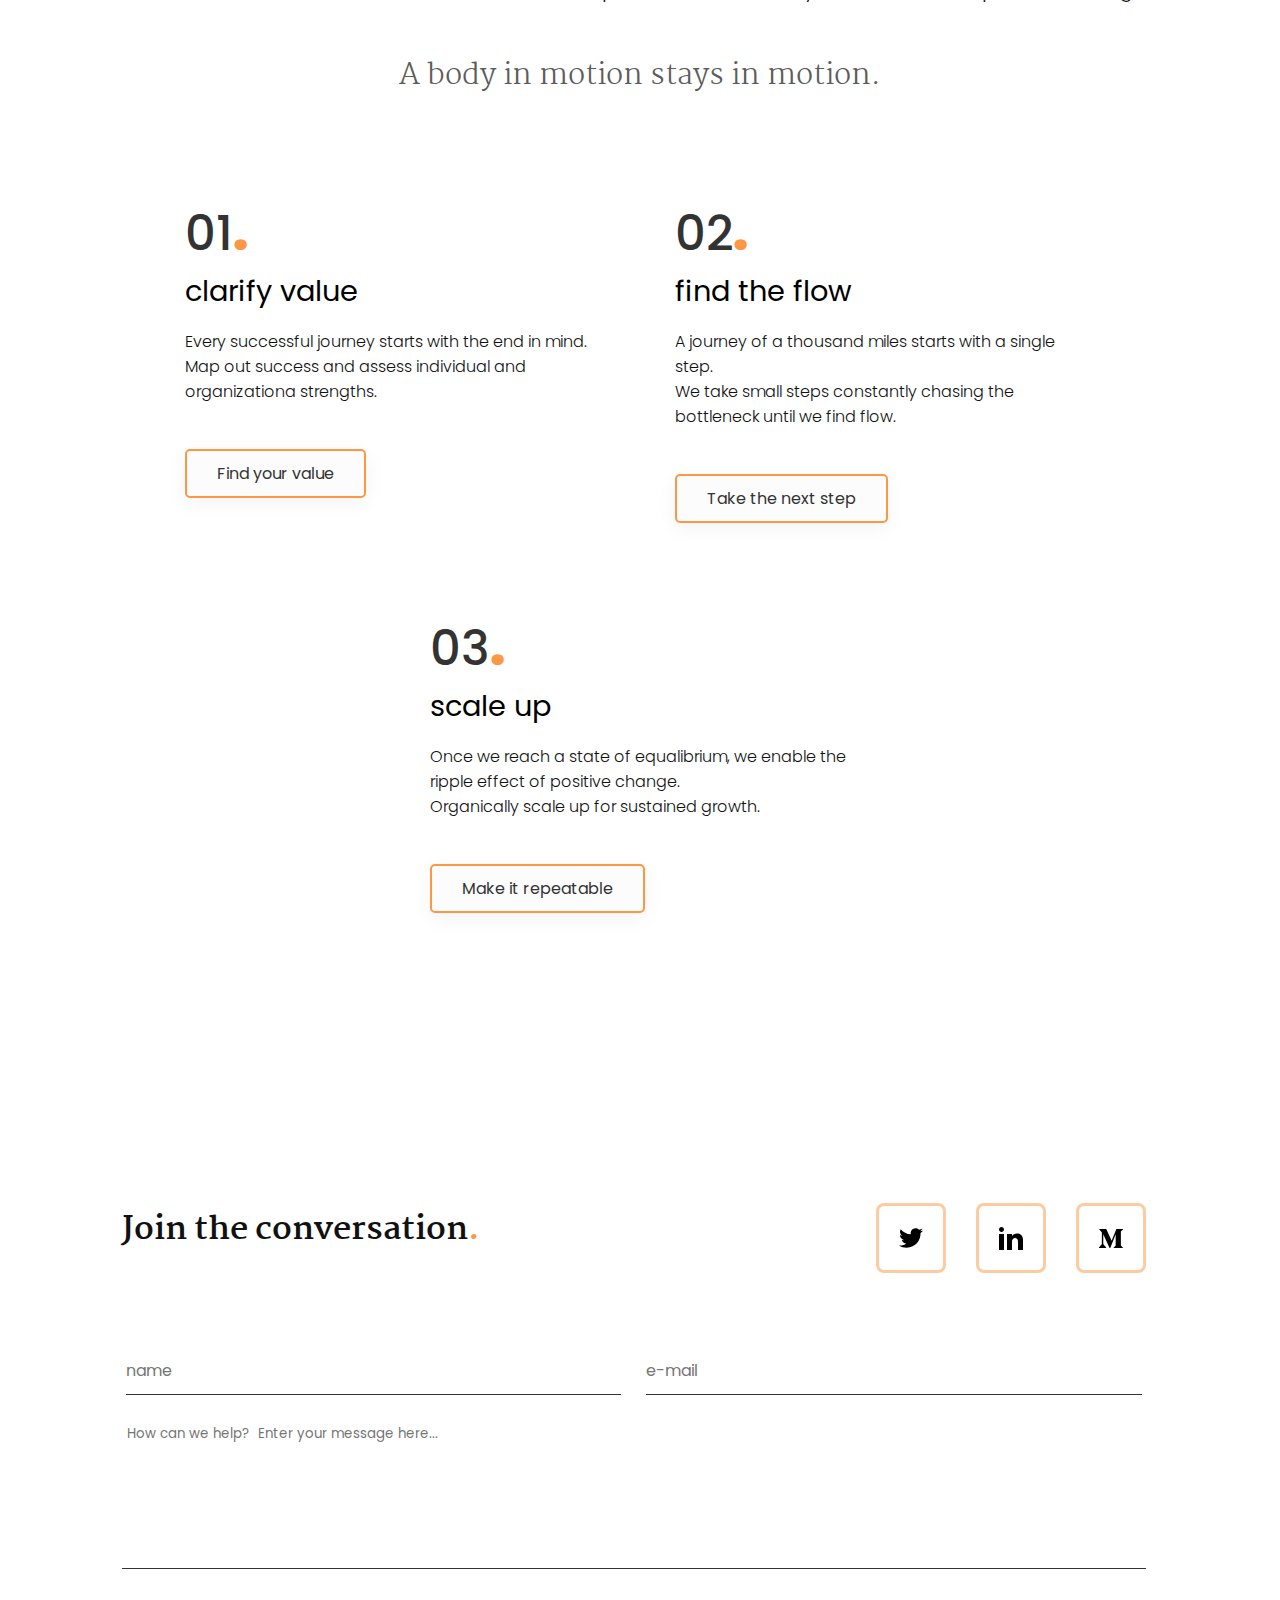
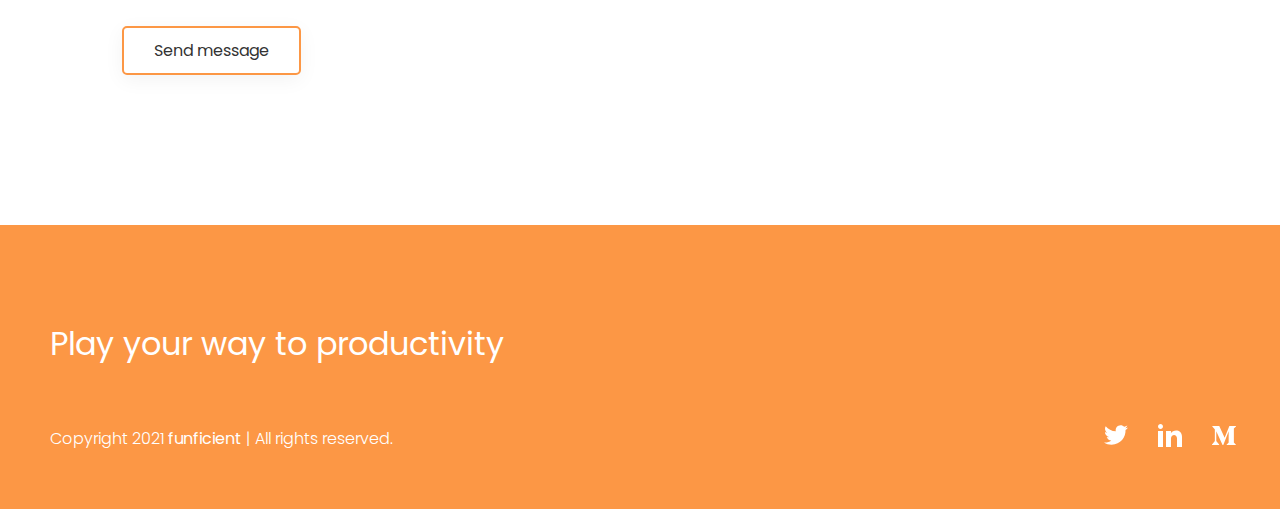
==== commit 933dc9b8: "Add CTA and clarify value" ====
--- a/index.html
+++ b/index.html
@@ -21,7 +21,6 @@
     <link rel="stylesheet" href="https://cdn.jsdelivr.net/npm/bootstrap-icons@1.5.0/font/bootstrap-icons.css">
     <link rel="stylesheet" href="https://cdnjs.cloudflare.com/ajax/libs/font-awesome/4.7.0/css/font-awesome.min.css">
     
-   
     
 </head>
 
@@ -61,7 +60,7 @@
             <h2>You don't need more time.</h2>
             <h2>You need <span></span></h2>
             <p>  Accelerate your productivity and put the fun back into efficiency. </p>
-            
+            <a href="services.html" class="main-button">Find Out How</a>
         </div>
 
         <div class="wave-container">
@@ -93,7 +92,7 @@
             <div class="introText">
         
                     <h2 class="titleText">Think agile<span>.</span></h2>
-                    <p>Use the right thinking style at the right time to solve the right problem. </p>      
+                    <p>Use the right thinking style at the right time to solve the right problem to get more done in less time. </p>      
                                     
             </div>
             
@@ -107,9 +106,12 @@
                     <div class="text">
                         <h3>for startups</h3>
                         <p>Need help to shape your product?</p>
-                        <p>Want to grow your business without losing the startup culture? </p>
-                        <br>
-                        <a href="#" class="btn">Get started</a>
+                        <p>Want to scale your business without losing the startup culture? Get more done with less with a focused approach to end results.</p>
+                        <p>Sit back and relax while we help you find the flow.</p>
+                        <br>
+                        <a href="#" class="btn">BOOK MONTH-TO-MONTH SUPPORT</a>
+                        
+
                     </div>
 
                 </div>
@@ -123,8 +125,11 @@
                     <div class="text">
                         <h3>for teams</h3>
                         <p>Work better, together. Integrate design, development and operations with team coaching.  </p>
-                        <p>Find the flow.  Then create space for productive play. </p>
-                        <a href="#" class="btn">Get started</a>
+                        <p>Find the flow.  Then create space for productive play with a workshop or ongoing team coaching.
+                           Pick a free DIY workshop or order a custom one designed just for you.</P>
+                        <br>
+                        <a href="#" class="btn">VIEW WORKSHOPS</a>
+                        
                     </div>
 
                 </div>
@@ -138,10 +143,12 @@
 
                     <div class="text">
                         <h3>for individuals</h3>
-                        <p>Want to be a little more you or a little bit better? </p>
-                        <p>Unlock dormant potential in a safe space with personal coaching and mentoring.  </p>
-                        <br>
-                        <a href="#" class="btn">Get started</a>
+                        <p>Want to build your confidence as a new Scrum Master or Product Owner? </p>
+                        <p>Learn how to accellerate productivity and engage teams for optimum results in a safe space.  </p>
+                        <P>Go ahead, the first one is on us.</P>
+                        <br>
+                        <a href="#" class="btn">BOOK A MENTORING SESSION</a>
+                        
                     </div>
 
                 </div>
@@ -160,15 +167,22 @@
 
         <div class="container">
 
-            <div class="introText center">
+            <div class="titleText">
+                <h2 class="section-text">Our process is simple.</h2>
+                <p>We help you envision an ideal future and see the obstacles that prevent you from reaching your goals.  Then we introduce movement in small, sustainable steps to serve as catalyst for sustained positive change.</p>
+            </div>
+
+            <div class="introText">
                 <p>A body in motion stays in motion. </p>
-            </div>        
+            </div> 
+
+            
+
                     
   
             <div class="content wrap">
                 <div class="box">
                     
-
                     <div class="text">
                         <h2>01<span>.</span></h2><h3>clarify value</h3>
                         <p>Every successful journey starts with the end in mind.</p>
@@ -237,6 +251,7 @@
         
 
         <div class="form-container">
+            
         <form  class="form" id="form" action="https://formsubmit.co/kate.funficient@gmail.com" method="POST" >
             <div class="input col50">
                 <input
--- a/style.css
+++ b/style.css
@@ -69,11 +69,6 @@
   color: #111;
 }
 
-header.sticky .logo span{
-  color:var(--orange);
-}
-
-
 
 header .navigation {
   position: relative;
@@ -88,7 +83,7 @@
 header .navigation li a {
   text-decoration: none;
   color: white;
-  font-weight: 400;
+  font-weight: 500;
   padding: 1rem 1rem;
 
 }
@@ -105,21 +100,31 @@
 
 
 
+section {
+  
+  position: relative;
+  
+}
+
 /*  -------------------------------------------------  Home Page Wave Hero Section --------------------------------------------------------------------------*/
 
 .banner {
   position: relative;
   width: 100%;
+  
+  
   display: flex;
   flex-direction: column;
   justify-content: center;
   align-items: center;
+
   background-image: linear-gradient(90deg, #FC9745, #FF7348);
 }
 
 .banner .content {
   max-width: 1000px;
   text-align: center;
+  margin-top: 10%;
 }
 
 .banner .content h2 {
@@ -180,10 +185,6 @@
   color: white;
   margin-top: 50px;
   text-align: left;
-}
-
-.banner .grapefruit {
-  background-color: var(--grapefruit);
 }
 
 
@@ -201,15 +202,15 @@
   width: 100%;
 }
 
+
 .flex {
     /*Flexbox for containers*/
     display: flex;
     flex-direction: column;
     justify-content: center;
-    align-items: right;
-    text-align: right;
-
     height: 60vh;
+
+    
     width: 100%;
     margin: 0;
     padding: 0;
@@ -281,6 +282,7 @@
   font-size: 1em;
   color: #333;
   border: 2.5px solid #FC9745;
+  background-color: rgb(252, 252, 252);
   border-radius: 5px;
   box-shadow: 0 5px 20px rgba(0, 0, 0, 0.05);
   display: inline-block;
@@ -297,15 +299,44 @@
   color: #fff;
 }
 
+.main-button {
+  font-size: 1.3em;
+  text-transform: uppercase;
+  font-weight: 600;
+  color: #FC9745;
+  background-color: rgba(243, 243, 243, 0.9);
+  
+  
+  border-radius: 3px;
+  box-shadow: 0 5px 20px rgba(0, 0, 0, 0.05);
+  display: inline-block;
+  max-width: fit-content;
+  padding: 0.7rem 3rem;
+  
+  margin-top: 2rem;
+  text-decoration: none;
+  transition: 0.5s;
+
+}
+
+.main-button::after {
+  display: inline-block;
+  padding-left: 2rem;
+  content: "\2192";
+  
+}
+
+.main-button:hover {
+  letter-spacing: 1.8px;
+  background-color: #FF7348;
+  color: #fff;
+  box-shadow: 0 5px 20px rgba(0, 0, 0, 0.2);
+  text-shadow: 0 3px 5px rgba(0, 0, 0, 0.05);
+}
+
+
 /*  -------------------------------------------------  BUTTON styling end --------------------------------------------------------------------------*/
 /*  ------------------------------------------------------------------------------------------------------------------------------------------------*/
-
-section {
-  
-  position: relative;
-  
-  
-}
 
 .container {
   position: relative;
@@ -479,13 +510,35 @@
 /* --------------------------------------------------------------------------------------------------------------------------------------------------------*/
 
 .value {
-  margin: 0;'
-  padding: 0;'
-}
-
-.value .introText p {
-  max-width: 80vw;
-
+  margin: 0;
+  padding: 0;
+}
+
+.value .container {
+  
+  display: flex;
+  flex-direction: column;
+  
+}
+
+.value .section-text {
+  margin-top: 10rem;
+  text-align: center;
+}
+
+.value .container .titleText p {
+  font-size: 1.3rem;
+  padding: 0 3rem;
+  text-align: center;
+}
+
+.value .container .introText {
+  display: inline-block;
+  width: 100vw;
+  align-items: center;
+  text-align: center;
+  margin: auto;
+  padding: 3rem;
 }
 
 .value .content {
@@ -527,6 +580,8 @@
 
 .value .content .box .text h3 {
   font-weight: 400;
+  font-size: 1.8rem;
+  margin-bottom: 1rem;
 
 }
 
@@ -606,6 +661,10 @@
 
 }
 
+.contact .titleText h2 {
+  font-size: 4rem;
+}
+
 .titleText span{
   font-family: "Martel", serif;
   color: var(--orange);
@@ -650,6 +709,7 @@
 
 .social {
   display: flex;
+  align-items: flex-start;
 }
 
 
@@ -758,6 +818,13 @@
   align-items: center;
   align-self: center;
 }
+
+.contact .form .btn:hover {
+  display: flex;
+    background-color: #FC9745;
+    color: #fff;
+   
+  }
 
 .submit {
  display: flex;
@@ -774,6 +841,7 @@
 
 .submit:hover {
   background-color: #FC9745;
+  color: #333;
 }
 
 .form {
@@ -865,6 +933,7 @@
   header,
   header.sticky {
     padding: 10px 20px;
+    width: 100%;
   }
 
   header .navigation {
@@ -920,6 +989,24 @@
 
   section {
     padding: 20px;
+  }
+
+  .banner {
+    margin: 0;
+    padding: 0;
+  }
+  .banner .content {
+    max-width: 1000px;
+    text-align: center;
+    margin-top: 5%;
+    padding: 3rem;
+
+  }
+
+  .waves {
+    margin: 0;
+    padding: 0;
+    z-index: 100;
   }
 
   .banner .content h2 {
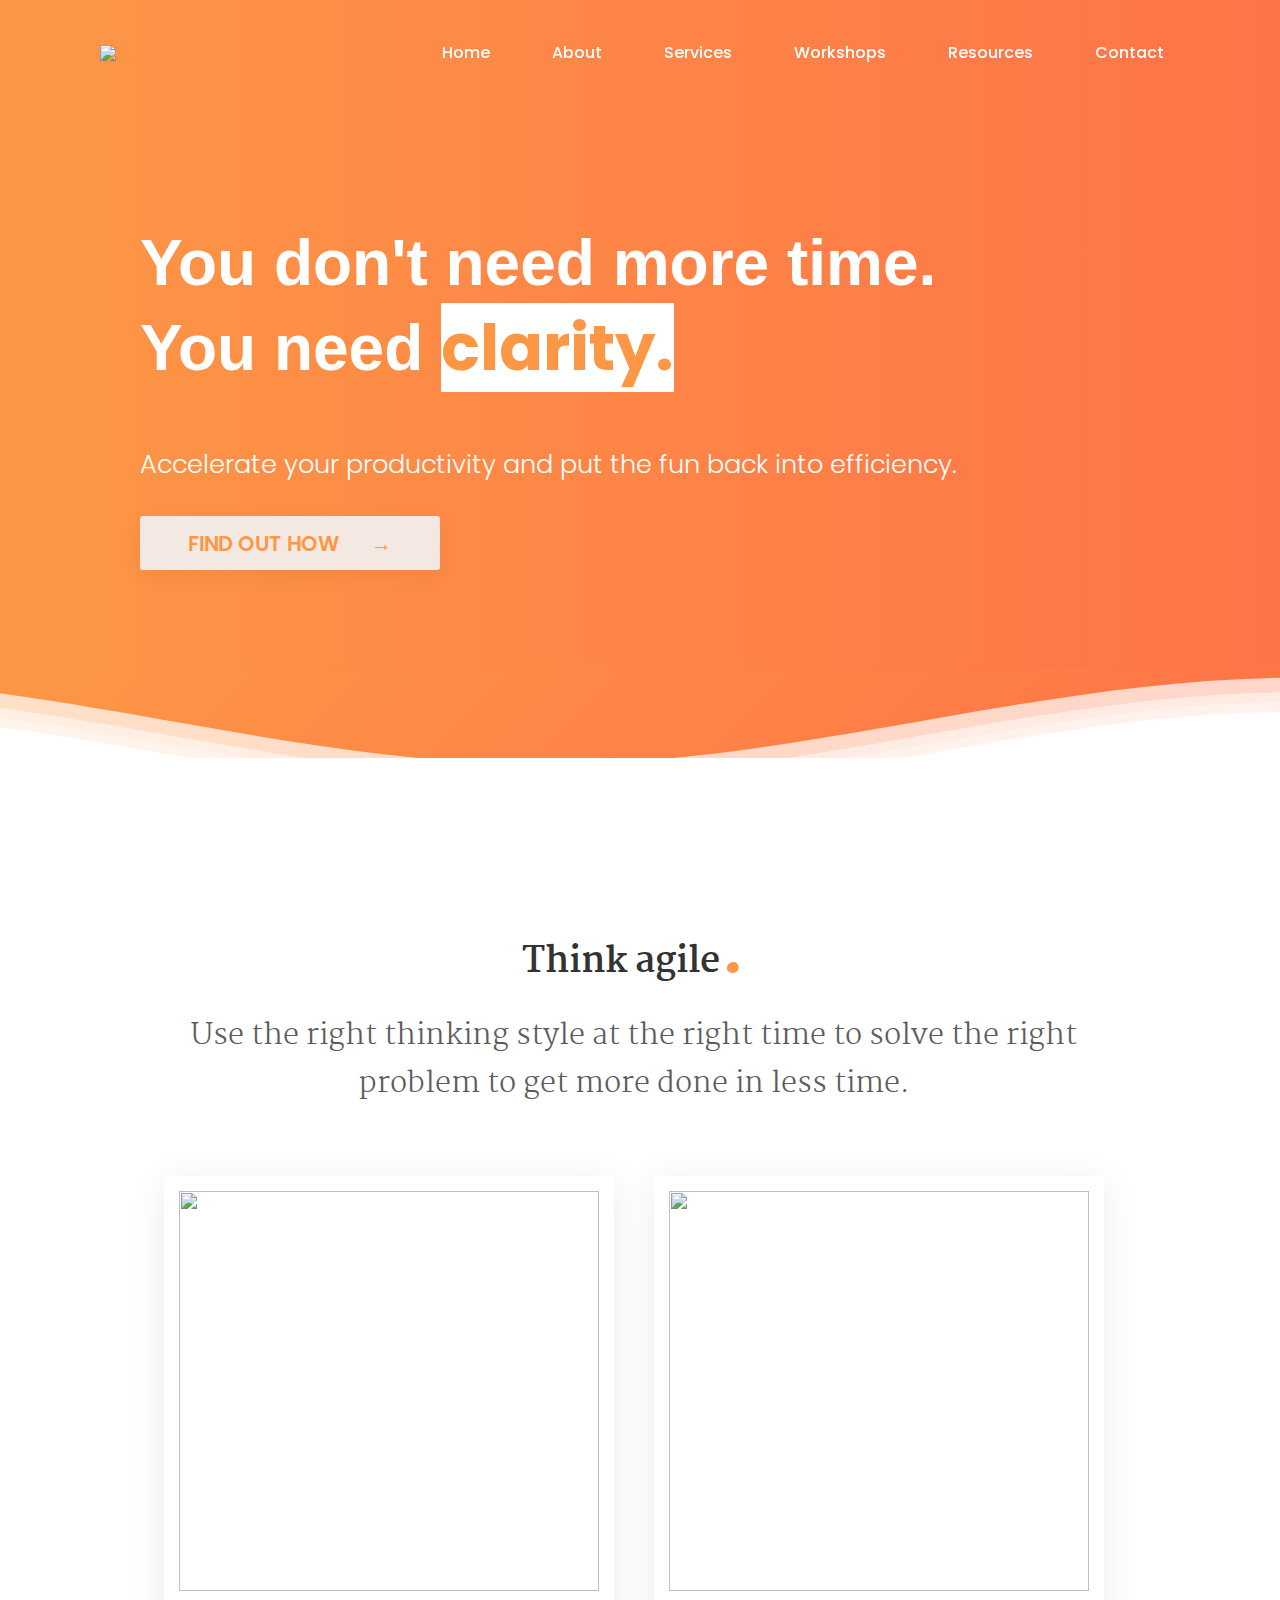
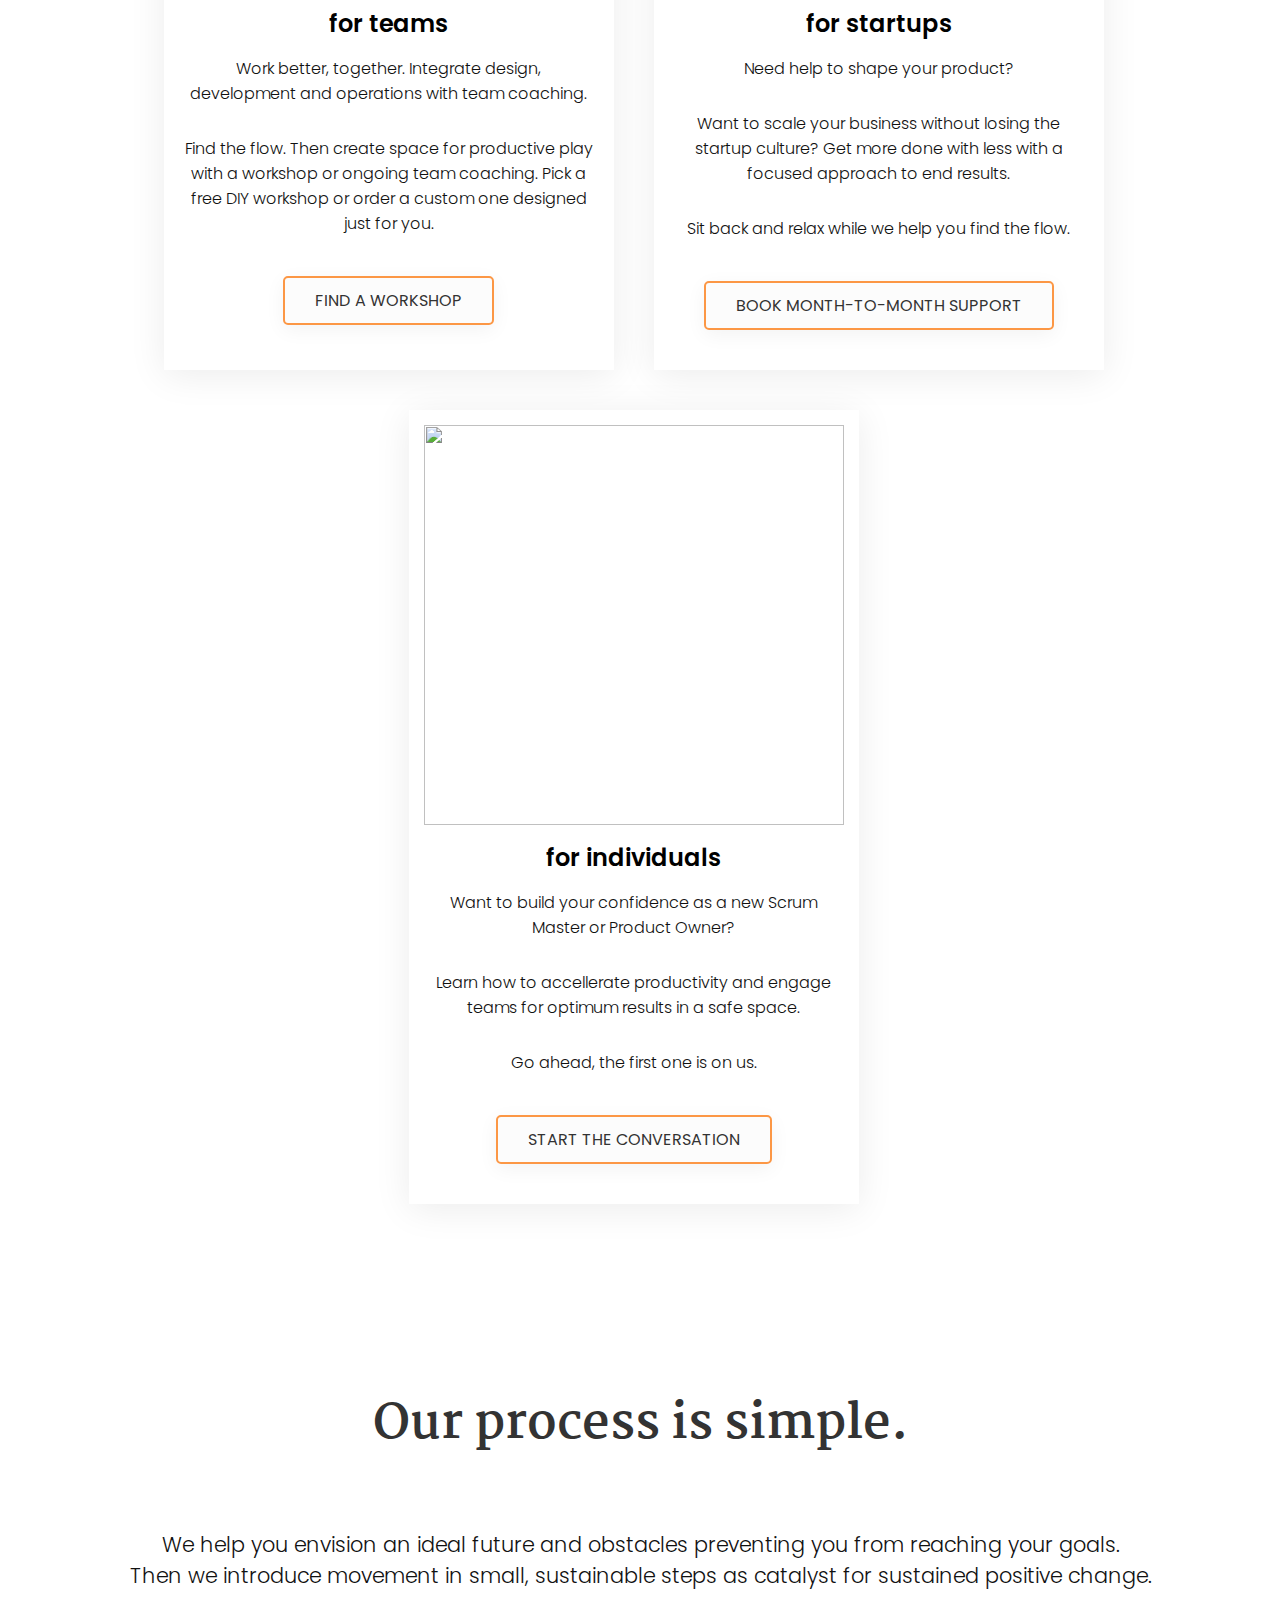
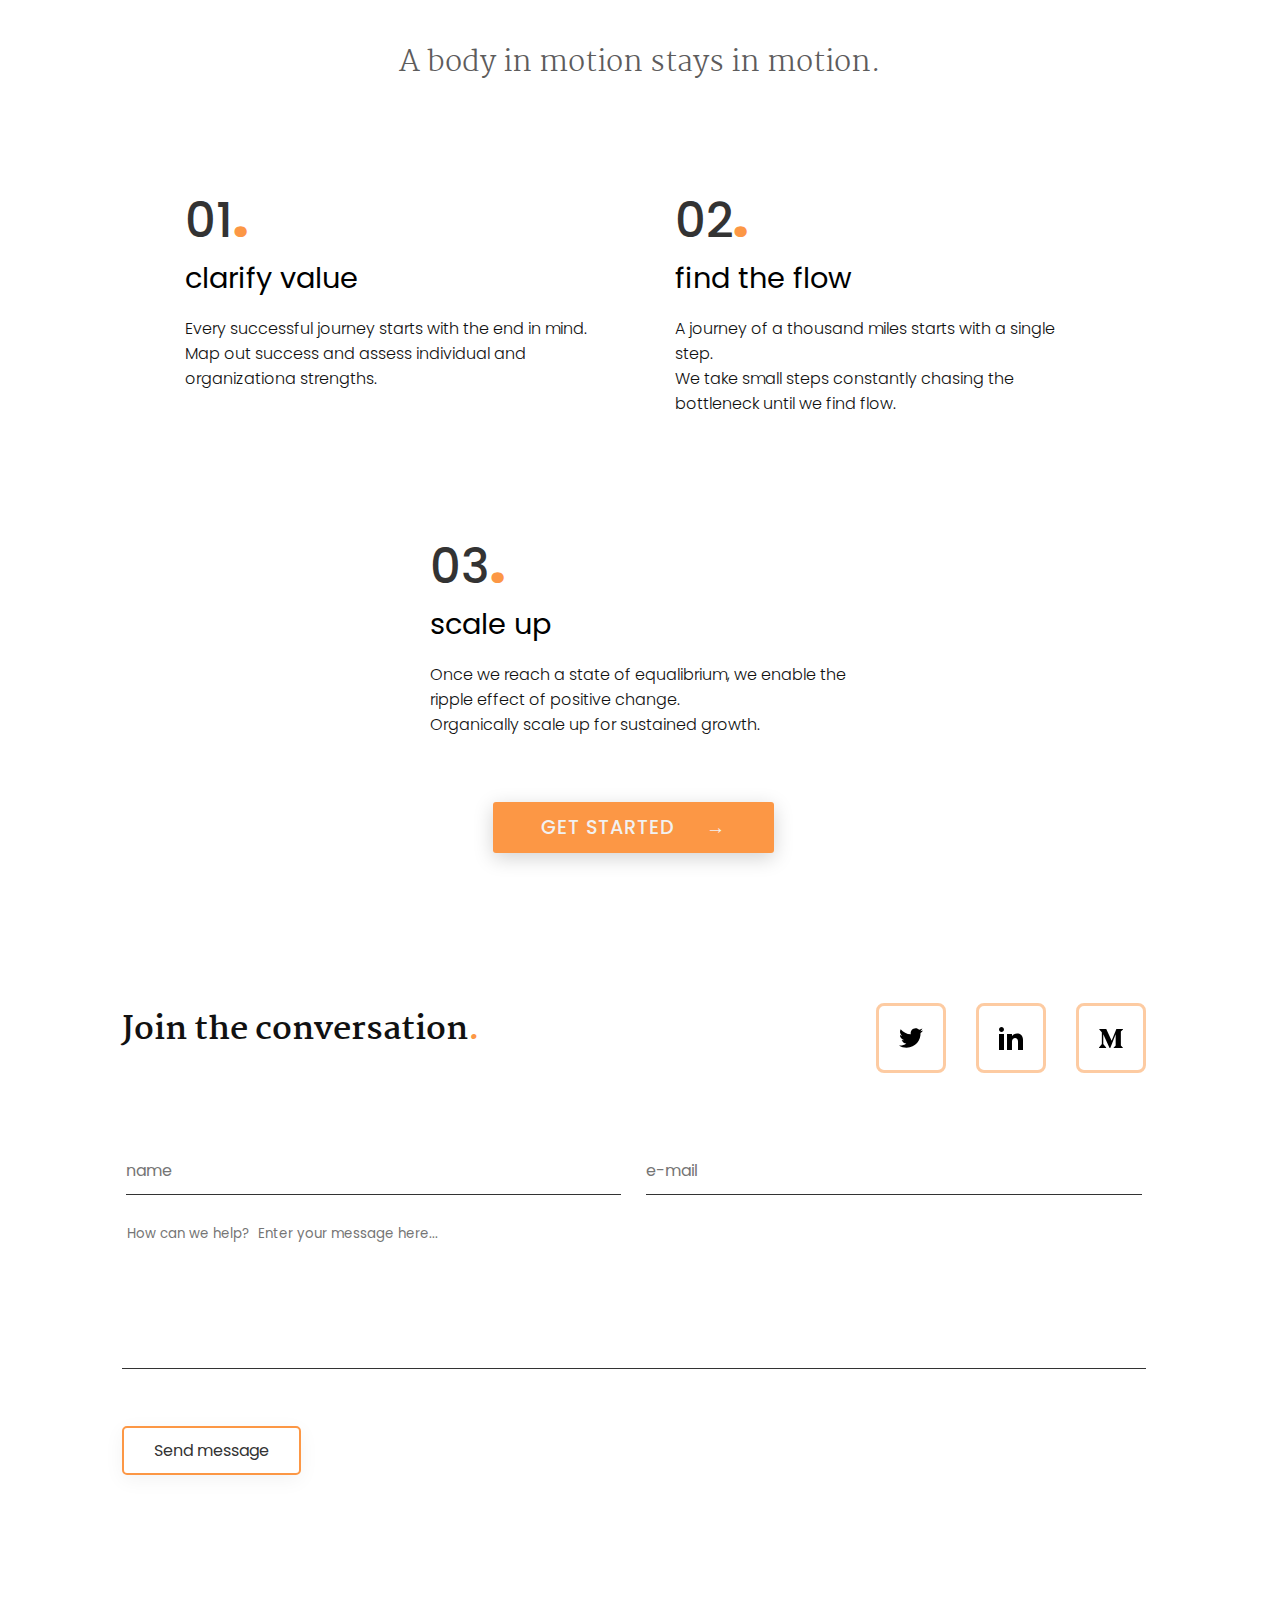
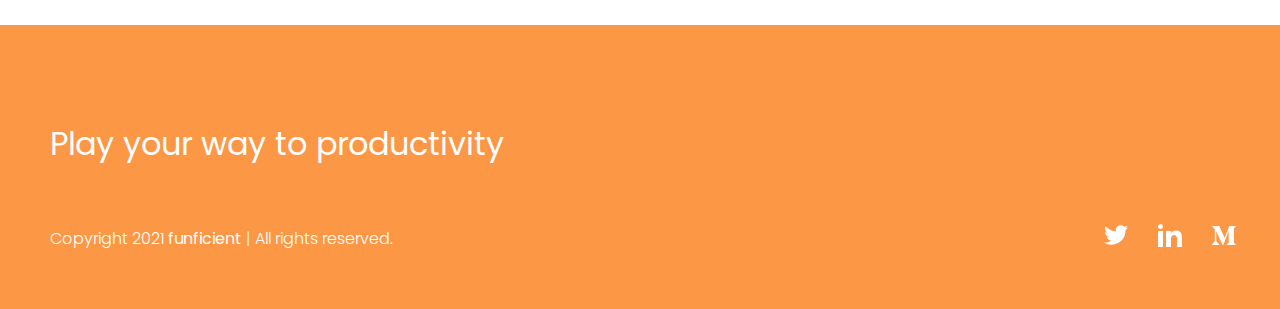
==== commit 86794e4d: "Finalize landing page" ====
--- a/index.html
+++ b/index.html
@@ -87,7 +87,6 @@
     <section class="audience" id="audience">
 
         <div class="container">
-
         
             <div class="introText">
         
@@ -128,7 +127,7 @@
                         <p>Find the flow.  Then create space for productive play with a workshop or ongoing team coaching.
                            Pick a free DIY workshop or order a custom one designed just for you.</P>
                         <br>
-                        <a href="#" class="btn">VIEW WORKSHOPS</a>
+                        <a href="#" class="btn">FIND A WORKSHOP</a>
                         
                     </div>
 
@@ -147,7 +146,7 @@
                         <p>Learn how to accellerate productivity and engage teams for optimum results in a safe space.  </p>
                         <P>Go ahead, the first one is on us.</P>
                         <br>
-                        <a href="#" class="btn">BOOK A MENTORING SESSION</a>
+                        <a href="https://funficient2021.setmore.com/" target="_blank" class="btn">START THE CONVERSATION</a>
                         
                     </div>
 
@@ -169,15 +168,15 @@
 
             <div class="titleText">
                 <h2 class="section-text">Our process is simple.</h2>
-                <p>We help you envision an ideal future and see the obstacles that prevent you from reaching your goals.  Then we introduce movement in small, sustainable steps to serve as catalyst for sustained positive change.</p>
+                <p>We help you envision an ideal future 
+                    and obstacles preventing you from reaching your goals.
+                    <br>  Then we introduce movement in small, sustainable steps as catalyst for sustained positive change.</p>
             </div>
 
             <div class="introText">
                 <p>A body in motion stays in motion. </p>
             </div> 
 
-            
-
                     
   
             <div class="content wrap">
@@ -188,7 +187,7 @@
                         <p>Every successful journey starts with the end in mind.</p>
                         <p> Map out success and assess individual and organizationa strengths.</p>
                         <br>
-                        <a href="#" class="btn">Find your value</a>
+                        
                     </div>
 
                 </div>
@@ -201,7 +200,7 @@
                         <p>A journey of a thousand miles starts with a single step.</p>
                         <p> We take small steps constantly chasing the bottleneck until we find flow.</p>
                         <br>
-                        <a href="#" class="btn">Take the next step </a>
+                        
                     </div>
 
                 </div>
@@ -214,16 +213,20 @@
                         <p>Once we reach a state of equalibrium, we enable the ripple effect of positive change.</p>
                         <p>Organically scale up for sustained growth.</p>
                         <br>
-                        <a href="#" class="btn">Make it repeatable</a>
-                    </div>
-
-                </div>
-
-
-            </div>
-
-        
-    
+                        
+                    </div>
+
+                </div>
+
+                
+
+            </div>
+
+            <div class="container">
+
+                    <a href="https://funficient2021.setmore.com/" target="_blank" class="secondary-button">Get started</a>
+
+             </div>
         </div>
     </section>
 
--- a/style.css
+++ b/style.css
@@ -1,6 +1,7 @@
 @import url("https://fonts.googleapis.com/css2?family=Asap+Condensed:ital,wght@0,400;0,500;0,600;0,700;1,400;1,500;1,600;1,700&family=Asap:ital,wght@0,400;0,500;0,600;0,700;1,400;1,500;1,600;1,700&family=Martel:wght@200;300;400;600;700;800;900&family=Oleo+Script&family=Oleo+Script+Swash+Caps&family=Poppins:ital,wght@0,100;0,200;0,300;0,400;0,500;0,600;0,700;1,300;1,400;1,500;1,600;1,700&display=swap");
 
 :root {
+  --tangerine: #f5c325;
   --orange: #FC9745;
   --grapefruit: #FF7348;
   --straweberry: #FD5A5C;
@@ -334,6 +335,42 @@
   text-shadow: 0 3px 5px rgba(0, 0, 0, 0.05);
 }
 
+.secondary-button {
+  font-size: 1.2em;
+  text-transform: uppercase;
+  font-weight: 500;
+  letter-spacing: 1px;
+  background-color: #FC9745;
+  color: #f1f1f1;
+   
+  border-radius: 3px;
+  box-shadow: 0 5px 20px rgba(0, 0, 0, 0.18);
+  display: inline-block;
+  max-width: fit-content;
+  padding: 0.7rem 3rem;
+  
+  margin-top: 2rem;
+  text-decoration: none;
+  transition: 0.5s;
+
+}
+
+.secondary-button::after {
+  display: inline-block;
+  padding-left: 2rem;
+  content: "\2192";
+  
+}
+
+.secondary-button:hover {
+  letter-spacing: 1.8px;
+  background-color: #FF7348;
+  color: #fff;
+  box-shadow: 0 5px 20px rgba(0, 0, 0, 0.2);
+  text-shadow: 0 3px 5px rgba(0, 0, 0, 0.05);
+}
+
+
 
 /*  -------------------------------------------------  BUTTON styling end --------------------------------------------------------------------------*/
 /*  ------------------------------------------------------------------------------------------------------------------------------------------------*/
@@ -446,6 +483,10 @@
   max-width: 100vw;
 }
 
+.audience .introText p {
+  margin-bottom: 8rem;
+}
+
 .wrap {
   display: flex;
   flex-wrap: wrap;
@@ -522,6 +563,7 @@
 }
 
 .value .section-text {
+  font-family: 'Martel', serif;
   margin-top: 10rem;
   text-align: center;
 }
@@ -586,7 +628,10 @@
 }
 
 
-
+.value .secondary-button {
+  
+  margin: auto;
+}
 
 
 
@@ -606,7 +651,7 @@
 
 .contact .container {
   
-  margin-top: 250px;
+  margin-top: 150px;
   flex-direction: column;
   align-content: center;
 }
@@ -1139,6 +1184,7 @@
   width: 70%;
   margin-left: 0;
   text-align: center;
+  margin-bottom: 0;
   
 }
 
@@ -1177,8 +1223,151 @@
 
 }
 
+.tealTransformation .user-journey .titleText .section-text {
+  margin: 8rem 0 3rem 0;
+  text-align: center;
+}
+
+
+.tealTransformation .user-journey .titleText  h3 {
+  font-size: 1.5rem;
+  font-weight: 300;
+  text-align: center;
+}
+
+
+/*------------------------------------  Roadmap -----------------------------*/
+
+.timeline {
+  position: relative;
+  margin: auto;
+  width: 80%;
+  padding: 40px 0;
+  box-sizing: border-box;
+}
+
+.timeline::before {
+  content: "";
+  position: absolute;
+  left: 50%;
+  width: 2px;
+  height: 100%;
+  background: #333;
+}
+
+.timeline ul {
+  margin: 0;
+  padding: 0;
+}
+
+.timeline ul li {
+  list-style: none;
+  line-height: 1.7rem;
+  position: relative;
+  width: 50%;
+  padding: 20px 40px;
+  box-sizing: border-box;
+}
+
+.timeline ul li:nth-child(odd) {
+  float: left;
+  text-align: right;
+  clear: both;
+}
+
+.timeline ul li:nth-child(even) {
+  float: right;
+  text-align: left;
+  clear: both;
+}
+
+.timeline-content {
+  padding-bottom: 20px;
+}
+
+.timeline ul li:nth-child(odd)::before {
+  content: "";
+  position: absolute;
+  width: 10px;
+  height: 10px;
+  border-radius: 50%;
+  background: #FC9745;
+  box-shadow: 0 0 0 3px rgba(248, 218, 46, 0.2);
+  top: 24px;
+  right: -6px;
+}
+
+.timeline ul li:nth-child(even)::before {
+  content: "";
+  position: absolute;
+  width: 10px;
+  height: 10px;
+  border-radius: 50%;
+  background: #FC9745;
+  box-shadow: 0 0 0 3px rgba(248, 218, 46, 0.2);
+  top: 24px;
+  left: -4px;
+}
+
+.timeline ul li h3 {
+  margin: 0;
+  padding: 0;
+  font-weight: 600;
+  font-size: 2.5rem;
+  color: #FC9745;
+
+}
+
+.timeline ul li p {
+  margin: 10px 0;
+  padding: 0;
+}
+
+.timeline ul li .step h4 {
+
+  margin: 0;
+  padding: 0;
+  font-size: 1.5rem;
+  font-weight: 500;
+}
+
+.timeline ul li:nth-child(odd) .step {
+  position: absolute;
+  top: 12px;
+  right: -400px;
+  margin: 0;
+  padding: 0.5rem 1rem;
+      
+  transition: all ease 0.5s;
+}
+
+
+
+
+.timeline ul li:nth-child(even) .step {
+  position: absolute;
+  top: 12px;
+  left: -300px;
+  margin: 0;
+  padding: 0.5rem 1rem;
+  transition: all ease 0.5s;
+  
+}
 
 /*------------------------------------- Pricing table ------------------------ */
+
+
+
+.pricing .titleText .section-text {
+  text-align: center;
+  margin: 8rem 0rem 2rem 0rem;
+}
+
+.pricing .titleText  p {
+  font-size: 1.2rem;
+  margin-bottom: 3rem;
+  text-align: center;
+}
 
 .pricing-plan {
   width: 20%;
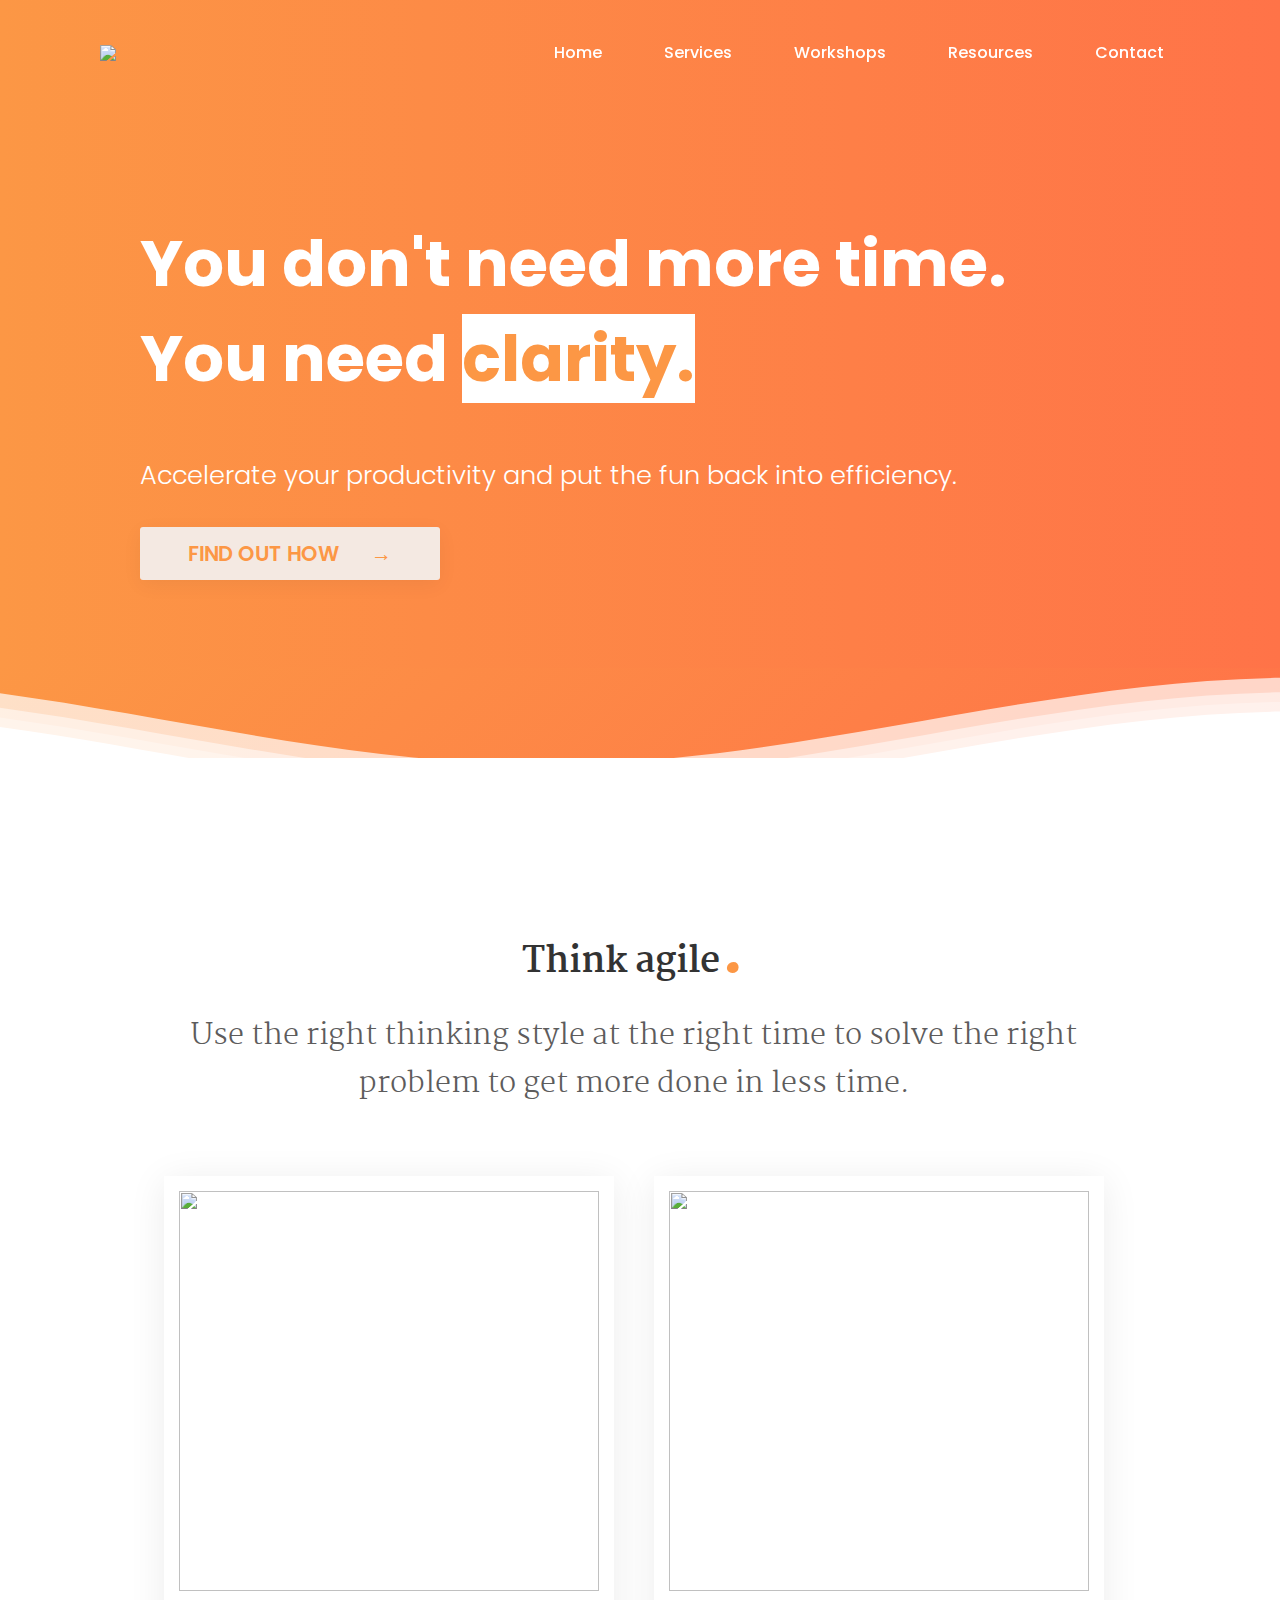
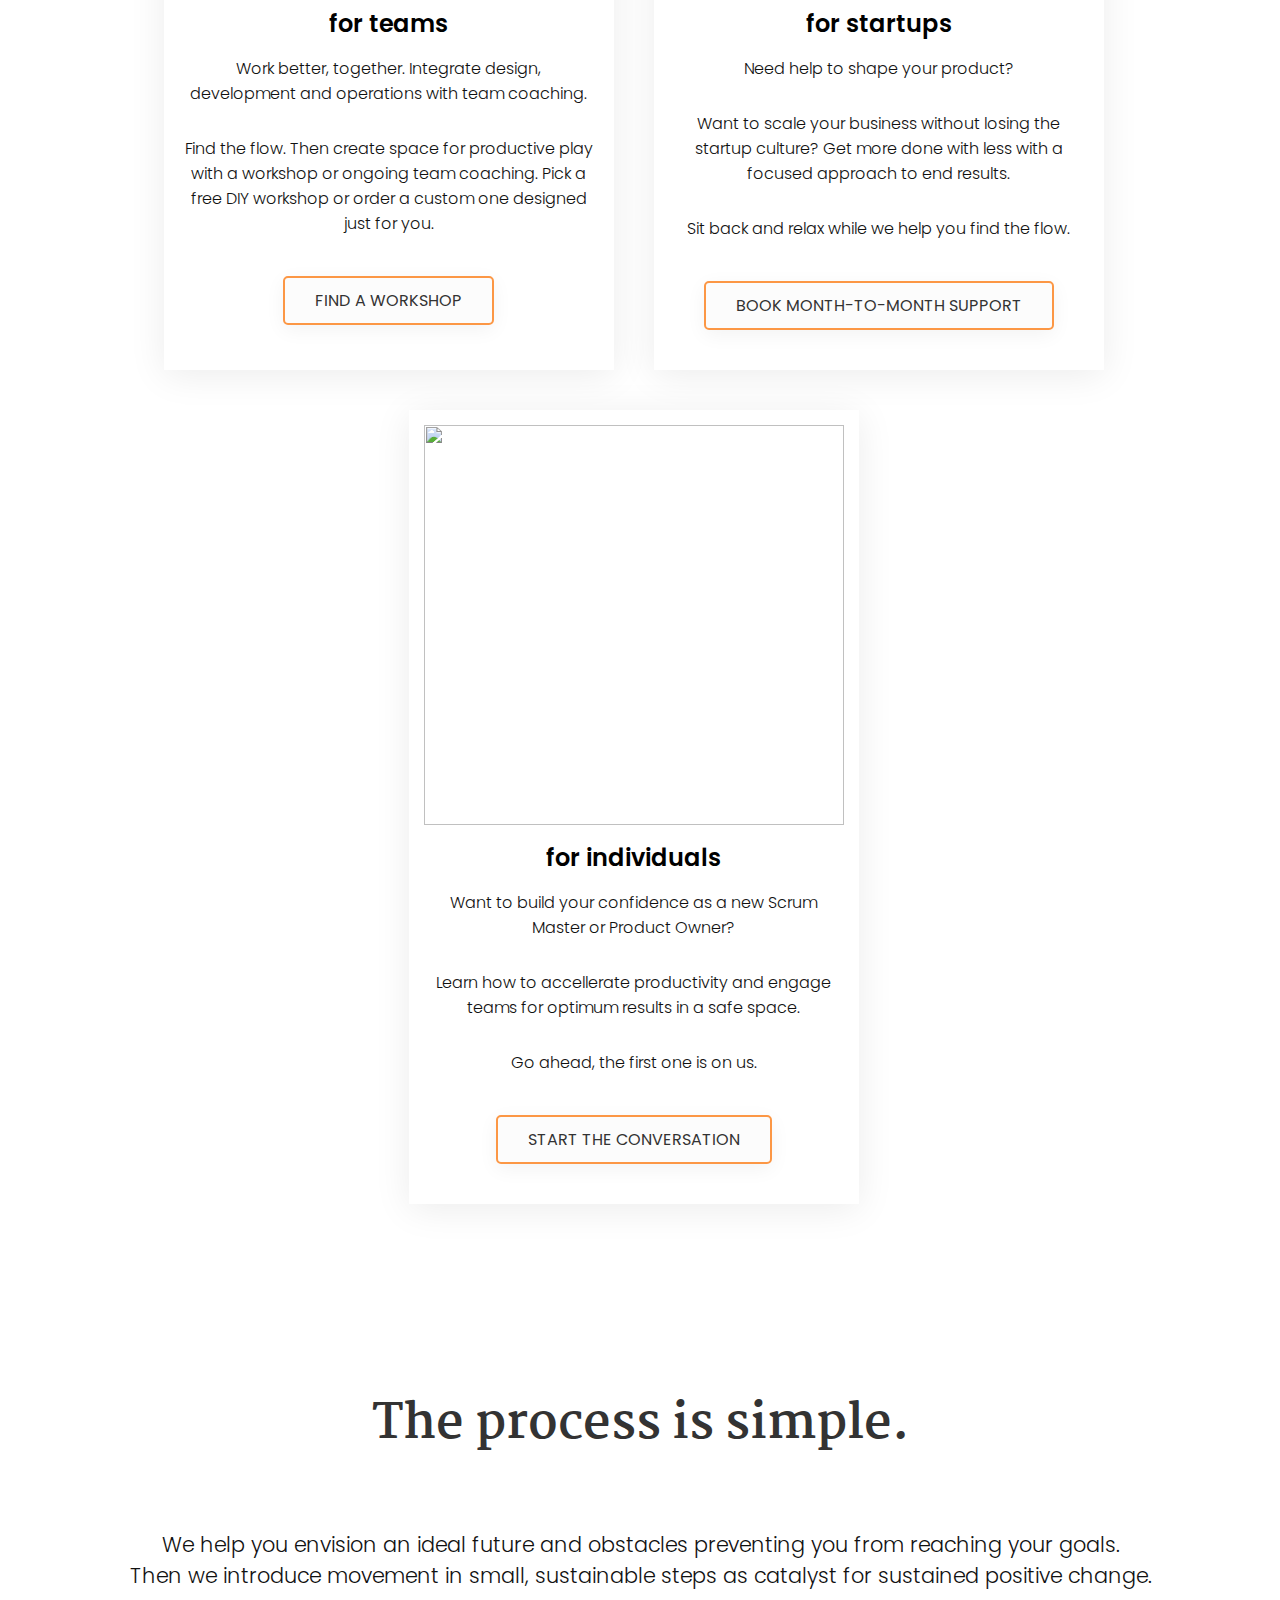
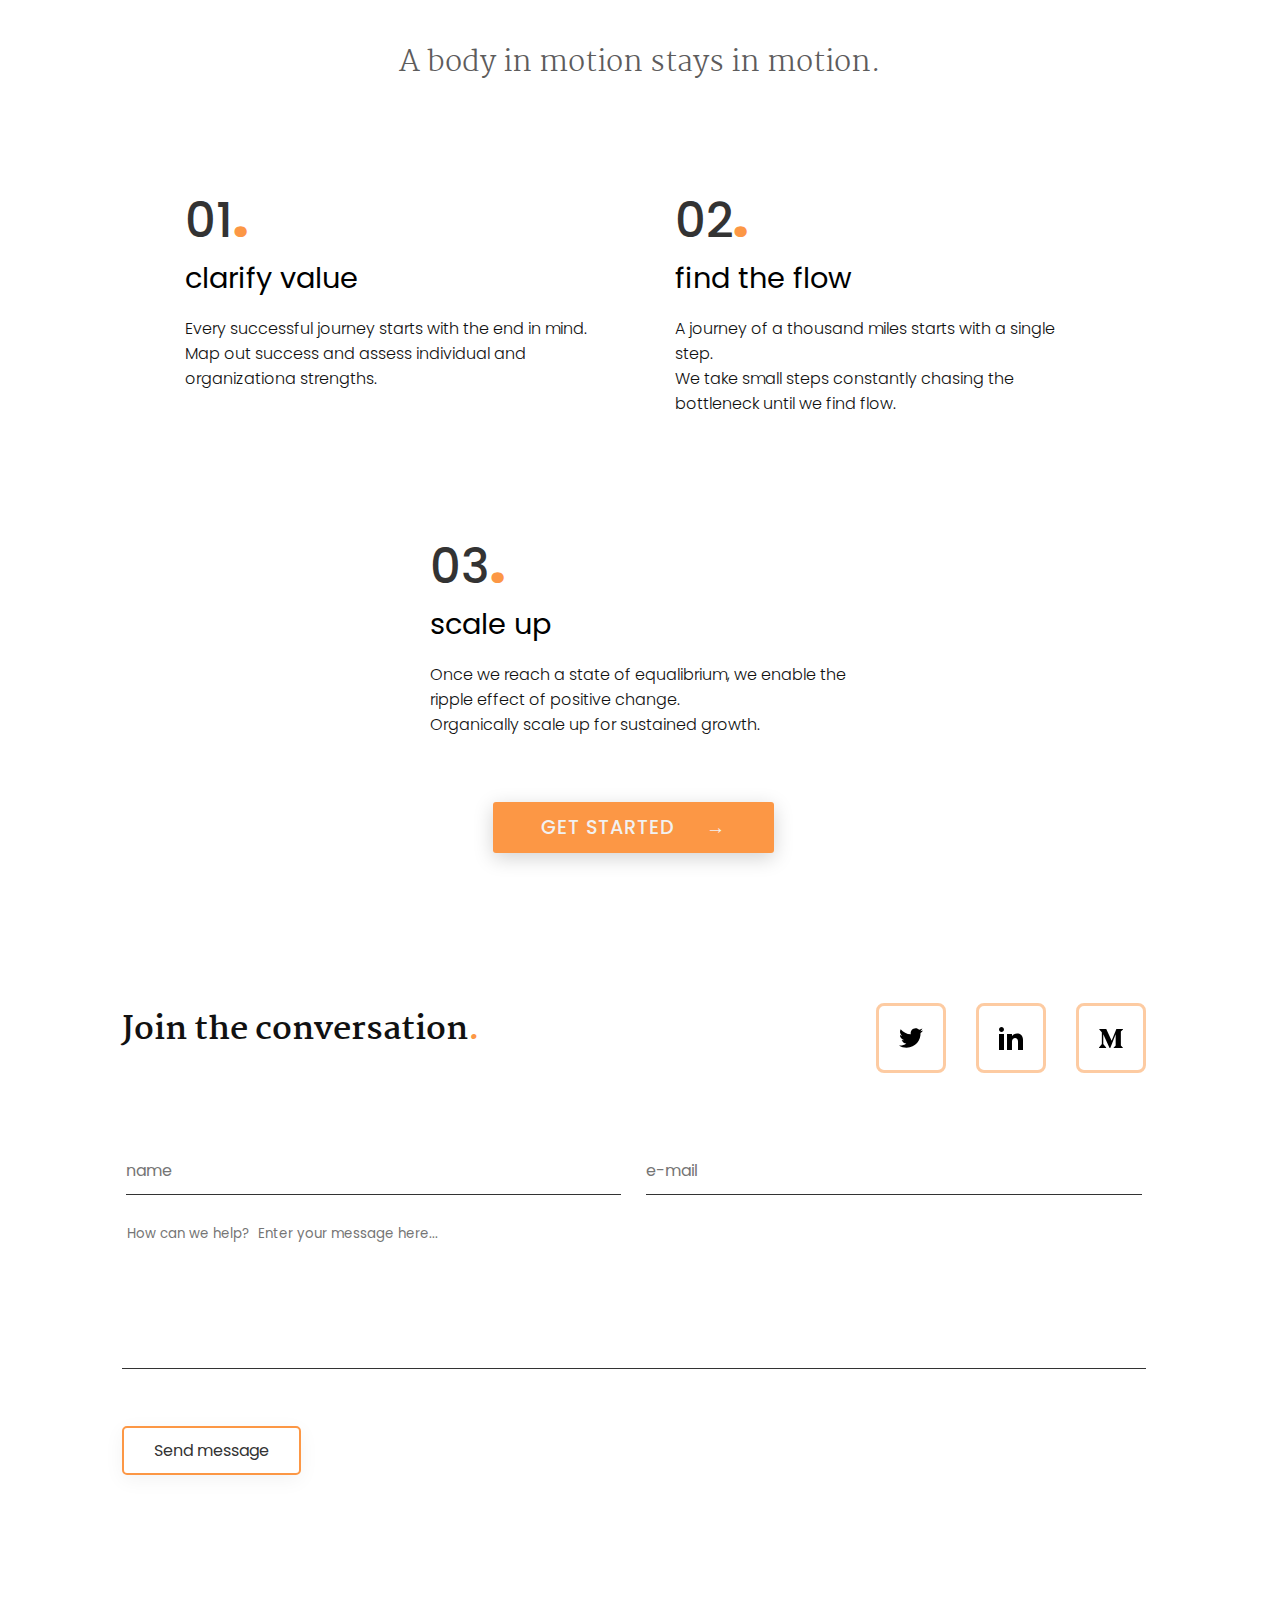
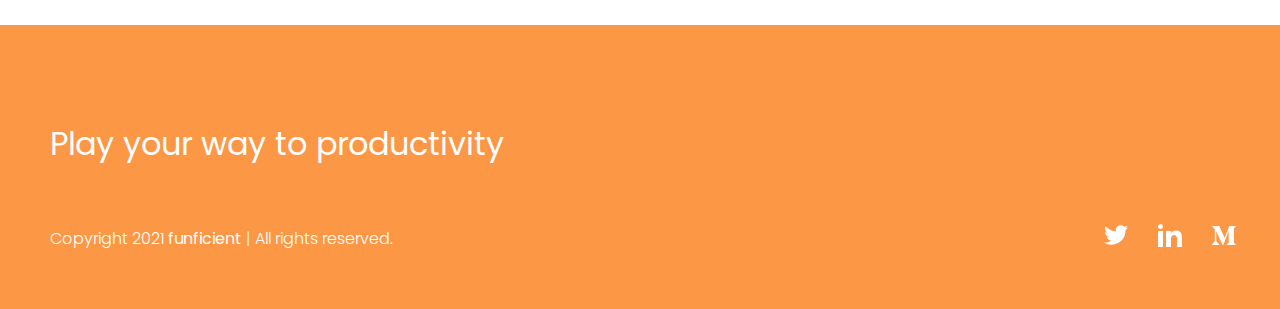
==== commit e7f53b1a: "Add files via upload" ====
--- a/index.html
+++ b/index.html
@@ -39,10 +39,10 @@
 
         <ul class="navigation">
             <li><a href="index.html">Home</a></li>
-            <li><a href="#about">About</a></li>
+            <!--<li><a href="#about">About</a></li>-->
             <li><a href="services.html">Services</a></li>
             <li><a href="workshops.html">Workshops</a></li>
-            <li><a href="#">Resources</a></li>
+            <li><a href="resources.html">Resources</a></li>
             <li><a href="#contact">Contact</a></li>
 
         </ul>
@@ -108,7 +108,7 @@
                         <p>Want to scale your business without losing the startup culture? Get more done with less with a focused approach to end results.</p>
                         <p>Sit back and relax while we help you find the flow.</p>
                         <br>
-                        <a href="#" class="btn">BOOK MONTH-TO-MONTH SUPPORT</a>
+                        <a href="services.html#pricing" class="btn">BOOK MONTH-TO-MONTH SUPPORT</a>
                         
 
                     </div>
@@ -127,7 +127,7 @@
                         <p>Find the flow.  Then create space for productive play with a workshop or ongoing team coaching.
                            Pick a free DIY workshop or order a custom one designed just for you.</P>
                         <br>
-                        <a href="#" class="btn">FIND A WORKSHOP</a>
+                        <a href="workshops.html" class="btn">FIND A WORKSHOP</a>
                         
                     </div>
 
@@ -167,7 +167,7 @@
         <div class="container">
 
             <div class="titleText">
-                <h2 class="section-text">Our process is simple.</h2>
+                <h2 class="section-text">The process is simple.</h2>
                 <p>We help you envision an ideal future 
                     and obstacles preventing you from reaching your goals.
                     <br>  Then we introduce movement in small, sustainable steps as catalyst for sustained positive change.</p>
@@ -295,7 +295,7 @@
             </div>
 
             <div>
-                <button type="submit" id="submit" class="btn">
+                <button type="submit" id="submit" class="btn"  action="https://formsubmit.co/kate.funficient@gmail.com" method="POST">
                     Send message
                 </button>
             </div>
--- a/style.css
+++ b/style.css
@@ -2,18 +2,19 @@
 
 :root {
   --tangerine: #f5c325;
-  --orange: #FC9745;
-  --grapefruit: #FF7348;
-  --straweberry: #FD5A5C;
-  --dragonfruit: #F2456F;
-  --gradient: linear-gradient(90deg, #FC9745, #FF7348);
-
-  --darkGray:#5D5C5C;
+  --orange: #fc9745;
+  --grapefruit: #ff7348;
+  --straweberry: #fd5a5c;
+  --dragonfruit: #f2456f;
+  --gradient: linear-gradient(90deg, #fc9745, #ff7348);
+
+  --darkGray: #5d5c5c;
   --lightGray: #fcfcfc;
-
-}
-
-*, *::before, *::after {
+}
+
+*,
+*::before,
+*::after {
   font-family: "Poppins", sans-serif;
   margin: 0;
   padding: 0;
@@ -23,15 +24,12 @@
 
 /* ---------------------------------------------------------- Typography ----------------------------------------------------------------------------- */
 
-
 p {
   font-weight: 300;
   color: #111;
 }
 
 /*  ----------------------------------------------------------Top Navigation ----------------------------------------------------------------------------------------*/
-
-
 
 header {
   position: fixed;
@@ -59,17 +57,16 @@
   max-width: 100px;
   height: auto;
   transition: 0.5s;
-} 
+}
 
 header.sticky img {
   max-width: 75px;
   height: auto;
-} 
+}
 
 header.sticky .logo {
   color: #111;
 }
-
 
 header .navigation {
   position: relative;
@@ -79,14 +76,13 @@
 header .navigation li {
   list-style: none;
   margin-left: 30px;
-  }
+}
 
 header .navigation li a {
   text-decoration: none;
   color: white;
   font-weight: 500;
   padding: 1rem 1rem;
-
 }
 
 header.sticky .navigation li a {
@@ -94,17 +90,13 @@
 }
 
 header .navigation li a:hover {
-  color: #FC9745;
+  color: #fc9745;
   background-color: #ebebeb;
   opacity: 0.8;
 }
 
-
-
 section {
-  
-  position: relative;
-  
+  position: relative;
 }
 
 /*  -------------------------------------------------  Home Page Wave Hero Section --------------------------------------------------------------------------*/
@@ -112,14 +104,13 @@
 .banner {
   position: relative;
   width: 100%;
-  
-  
+
   display: flex;
   flex-direction: column;
   justify-content: center;
   align-items: center;
 
-  background-image: linear-gradient(90deg, #FC9745, #FF7348);
+  background-image: linear-gradient(90deg, #fc9745, #ff7348);
 }
 
 .banner .content {
@@ -129,57 +120,46 @@
 }
 
 .banner .content h2 {
-  font-family: 'Gastada', sans-serif;
+  font-family: "Poppins", sans-serif;
   font-size: 4em;
   color: white;
   text-align: left;
 }
 
-
 .banner .content h2 span {
-    color:var(--orange);
-    background-color: #fff
-}
-
+  color: var(--orange);
+  background-color: #fff;
+}
 
 /*  -|-|-|-|-|-|-|-|-|-|-|-|-|--|-|-|-|-|-|-  Update word -|-|-|-|-|-|-|-|-|-|-|-|-|--|-|-|-|-|-|-*/
 
 .banner .content h2 span::before {
-  content: ' clarity. ';
+  content: " clarity. ";
   animation: animate infinite 8s;
 }
 
 @keyframes animate {
- 
-  10% 
-  {
-    content: ' clarity. ';
-  }
-
-  30% 
-  {
-    content: ' purpose. ';
-  }
-  
-  50% 
-  {
-    content: ' focus. ';
-  }
-
-  75% 
-  {
-    content: ' alignment. ';
-  }
-    100% 
-  {
-    content: ' play. ';
-  }
-  
-  
+  10% {
+    content: " clarity. ";
+  }
+
+  30% {
+    content: " purpose. ";
+  }
+
+  50% {
+    content: " focus. ";
+  }
+
+  75% {
+    content: " alignment. ";
+  }
+  100% {
+    content: " play. ";
+  }
 }
 
 /*  -|-|-|-|-|-|-|-|-|-|-|-|-|-|-|-|-|-|-|-|-|  Update word end -|-|-|-|-|-|-|-|-|-|-|-|-|-|-|-|-|-|-|-|-|-|-|-|-|-|-|-|*/
-
 
 .banner .content p {
   font-size: 1.6em;
@@ -188,11 +168,9 @@
   text-align: left;
 }
 
-
-
 .wave-container {
   position: relative;
-  
+
   background: linear-gradient(
     135deg,
     rgba(252, 151, 69, 1) 0%,
@@ -203,18 +181,16 @@
   width: 100%;
 }
 
-
 .flex {
-    /*Flexbox for containers*/
-    display: flex;
-    flex-direction: column;
-    justify-content: center;
-    height: 60vh;
-
-    
-    width: 100%;
-    margin: 0;
-    padding: 0;
+  /*Flexbox for containers*/
+  display: flex;
+  flex-direction: column;
+  justify-content: center;
+  height: 60vh;
+
+  width: 100%;
+  margin: 0;
+  padding: 0;
 }
 
 .waves {
@@ -226,7 +202,6 @@
   max-height: 150px;
 }
 
-
 /* Animation */
 
 .parallax > use {
@@ -270,11 +245,8 @@
   }
 }
 
-
-
 /*  -------------------------------------------------  Hero Banner Section end --------------------------------------------------------------------------*/
 /*  ------------------------------------------------------------------------------------------------------------------------------------------------*/
-
 
 /*  ------------------------------------------------------------------------------------------------------------------------------------------------*/
 /*  -------------------------------------------------  BUTTON styling start --------------------------------------------------------------------------*/
@@ -282,7 +254,7 @@
 .btn {
   font-size: 1em;
   color: #333;
-  border: 2.5px solid #FC9745;
+  border: 2.5px solid #fc9745;
   background-color: rgb(252, 252, 252);
   border-radius: 5px;
   box-shadow: 0 5px 20px rgba(0, 0, 0, 0.05);
@@ -291,12 +263,11 @@
   margin-top: 20px;
   text-decoration: none;
   transition: 0.5s;
- 
 }
 
 .btn:hover {
-  letter-spacing: 1.8px;
-  background-color: #FC9745;
+  letter-spacing: 1px;
+  background-color: #fc9745;
   color: #fff;
 }
 
@@ -304,35 +275,33 @@
   font-size: 1.3em;
   text-transform: uppercase;
   font-weight: 600;
-  color: #FC9745;
+  color: #fc9745;
   background-color: rgba(243, 243, 243, 0.9);
-  
-  
+
   border-radius: 3px;
   box-shadow: 0 5px 20px rgba(0, 0, 0, 0.05);
   display: inline-block;
   max-width: fit-content;
   padding: 0.7rem 3rem;
-  
+
   margin-top: 2rem;
   text-decoration: none;
   transition: 0.5s;
-
 }
 
 .main-button::after {
   display: inline-block;
   padding-left: 2rem;
   content: "\2192";
-  
 }
 
 .main-button:hover {
-  letter-spacing: 1.8px;
-  background-color: #FF7348;
+  letter-spacing: 1px;
+  background-color: #333;
+  opacity: 0.9;
   color: #fff;
   box-shadow: 0 5px 20px rgba(0, 0, 0, 0.2);
-  text-shadow: 0 3px 5px rgba(0, 0, 0, 0.05);
+  text-shadow: 0 3px 5px rgba(0, 0, 0, 0.08);
 }
 
 .secondary-button {
@@ -340,38 +309,34 @@
   text-transform: uppercase;
   font-weight: 500;
   letter-spacing: 1px;
-  background-color: #FC9745;
+  background-color: #fc9745;
   color: #f1f1f1;
-   
+
   border-radius: 3px;
   box-shadow: 0 5px 20px rgba(0, 0, 0, 0.18);
   display: inline-block;
   max-width: fit-content;
   padding: 0.7rem 3rem;
-  
+
   margin-top: 2rem;
   text-decoration: none;
   transition: 0.5s;
-
 }
 
 .secondary-button::after {
   display: inline-block;
   padding-left: 2rem;
   content: "\2192";
-  
 }
 
 .secondary-button:hover {
   letter-spacing: 1.8px;
-  background-color: #FF7348;
+  background-color: #ff7348;
   color: #fff;
   box-shadow: 0 5px 20px rgba(0, 0, 0, 0.2);
   text-shadow: 0 3px 5px rgba(0, 0, 0, 0.05);
 }
 
-
-
 /*  -------------------------------------------------  BUTTON styling end --------------------------------------------------------------------------*/
 /*  ------------------------------------------------------------------------------------------------------------------------------------------------*/
 
@@ -381,7 +346,6 @@
   display: flex;
   flex-wrap: wrap;
   justify-content: space-evenly;
-
 }
 
 .row {
@@ -400,8 +364,6 @@
   font-family: "Martel", serif;
   color: #111;
   font-size: 2em;
- 
-  
 }
 
 .introText {
@@ -410,37 +372,32 @@
   margin-top: 135px;
   margin-bottom: 150px;
   margin-left: 250px;
-  
+
   overflow: hidden;
 }
 
-.introText .row{
+.introText .row {
   flex-direction: column;
   width: 100vw;
   overflow: hidden;
-
-}
-
-
+}
 
 .introText .titleText {
   font-family: "Martel", serif;
   color: #333;
   font-size: 2.2em;
-  
-}
-
-.introText .titleText span{
+}
+
+.introText .titleText span {
   font-family: "Martel", serif;
   color: var(--orange);
   font-size: 2em;
-  
 }
 
 .introText p {
   font-family: "Martel", serif;
   font-size: 1.8em;
-  color: var(--darkGray)
+  color: var(--darkGray);
 }
 
 .center {
@@ -449,11 +406,9 @@
 }
 
 .row .col50 .imgBox {
-  
   position: relative;
   width: 90%;
   height: 100%;
-  
 }
 
 .row .col50 .imgBox img {
@@ -473,7 +428,6 @@
   flex-direction: column;
 }
 
-
 .audience {
   margin: 0;
   padding: 0;
@@ -504,16 +458,14 @@
   width: 450px;
   margin: 20px;
   border: 15px solid #fff;
-  
+
   box-shadow: 0 5px 35px rgba(0, 0, 0, 0.08);
 }
-
 
 .audience .content .box .imgBox {
   position: relative;
   width: 100%;
   height: 400px;
-
 }
 
 .audience .content .box .imgBox img {
@@ -523,7 +475,6 @@
   width: 100%;
   height: 100%;
   object-fit: cover;
-
 }
 
 .audience .content .box .text {
@@ -544,9 +495,7 @@
 .audience .btn {
   position: relative;
   bottom: 20px;
-  
-}
-
+}
 
 /* --------------------------------------------------------------------------------------------------------------------------------------------------------*/
 
@@ -556,14 +505,12 @@
 }
 
 .value .container {
-  
   display: flex;
   flex-direction: column;
-  
 }
 
 .value .section-text {
-  font-family: 'Martel', serif;
+  font-family: "Martel", serif;
   margin-top: 10rem;
   text-align: center;
 }
@@ -588,69 +535,47 @@
   justify-content: center;
   flex-wrap: wrap;
   flex-direction: row;
-  
-}
-
+}
 
 .value .content .box {
   width: 450px;
   margin: 20px;
   border: 15px solid #fff;
-  
-
-}
-
+}
 
 .value .content .box .text {
   padding: 15px 0 5px;
 }
 
 .value .content .box .text h2 {
-  
-  color:#333;
+  color: #333;
   font-size: 3em;
   font-weight: 500;
-
-}
-
-.value .content .box .text h2 span{
-  color: #FC9745;
+}
+
+.value .content .box .text h2 span {
+  color: #fc9745;
   font-weight: 900;
- 
-
 }
 
 .value .content .box .text h3 {
   font-weight: 400;
   font-size: 1.8rem;
   margin-bottom: 1rem;
-
-}
-
+}
 
 .value .secondary-button {
-  
   margin: auto;
 }
 
-
-
-
-
-
 /* ---------------------------------------------------------------  Contact form -------------------------------------------------------------------*/
 
-
 .contact {
-
-  margin: 0;'
-  padding: 0;'
-  position: relative;
-
+  margin: 0;
+  'padding:0'position: relative;
 }
 
 .contact .container {
-  
   margin-top: 150px;
   flex-direction: column;
   align-content: center;
@@ -663,12 +588,9 @@
   padding-bottom: 100px;
 }
 
-
 .form-container .btn {
   align-self: center;
-
-}
-
+}
 
 .contact .inputBox {
   position: relative;
@@ -680,9 +602,9 @@
 .contact .inputBox input,
 .contact .inputBox textarea {
   width: 100%;
-  
+
   padding: 10px;
-  
+
   outline: none;
   background-color: #fff;
   font-size: 16px;
@@ -693,7 +615,7 @@
 .contact .inputBox input[type="submit"] {
   font-size: 1em;
   color: var(--darkGray);
-  
+
   font-weight: 500;
   display: inline-block;
   text-transform: uppercase;
@@ -703,60 +625,48 @@
   max-width: 100px;
   border: none;
   cursor: pointer;
-
 }
 
 .contact .titleText h2 {
   font-size: 4rem;
 }
 
-.titleText span{
+.titleText span {
   font-family: "Martel", serif;
   color: var(--orange);
- 
-  
 }
 
 .conversation {
   display: flex;
   width: 80vw;
   justify-content: space-between;
-
-  
-}
-
+}
 
 .conversation a {
   display: flex;
-  
+
   text-align: center;
   align-items: center;
   align-items: flex-end;
-  justify-items: flex-end; 
-  padding: 20px; 
+  justify-items: flex-end;
+  padding: 20px;
   margin-left: 30px;
-  
+
   border-radius: 8px;
   border: 3px solid rgb(252, 151, 69, 0.5);
-  
-  
 }
 
 .conversation a:hover {
-  
-  background-color: #FC9745;
-  color:#f1f1f1;
-  
-  box-shadow: inset -1px -1px 4px rgb(255, 204, 146),
- 
-
+  background-color: #fc9745;
+  color: #f1f1f1;
+
+  box-shadow: inset -1px -1px 4px rgb(255, 204, 146);
 }
 
 .social {
   display: flex;
   align-items: flex-start;
 }
-
 
 .input {
   margin: 0 auto 1.25rem auto;
@@ -768,15 +678,14 @@
   display: block;
   width: 100%;
   height: 3rem;
-  
- 
+
   color: #949494;
-  
+
   background-clip: padding-box;
-  border-style:hidden;
+  border-style: hidden;
   font-size: 1em;
   border-bottom: 1px solid #333;
- 
+
   transition: border-color 0.15s ease-in-out, box-shadow 0.15s ease-in-out;
 }
 
@@ -785,12 +694,11 @@
 }
 
 .form-control:focus {
-  
   outline: 0;
-  box-shadow: 2px  rgba(207, 207, 207, 0.5);
+  box-shadow: 2px rgba(207, 207, 207, 0.5);
   background-color: #f1f1f1;
   padding: 0.375rem 0.75rem;
-  border-bottom: 1px solid #FC9745;
+  border-bottom: 1px solid #fc9745;
 }
 
 .input-radio,
@@ -802,39 +710,35 @@
 }
 
 .input-textarea {
-
   min-height: 150px;
   width: 100%;
   padding: 5px;
-  
+
   resize: none;
 }
 
 .input-textarea:focus {
-padding: 0.625rem;
-border-bottom: 1px solid #FC9745;
-}
-
+  padding: 0.625rem;
+  border-bottom: 1px solid #fc9745;
+}
 
 .contact .textInput {
-  
   min-height: 120px;
   width: 100%;
-  
+
   resize: none;
 }
 
-.input .col50  .form-control{
+.input .col50 .form-control {
   display: flex;
   justify-content: space-between;
 }
-
 
 .contact .inputBox .input-textarea {
   width: 90%;
-  
+
   padding: 10px;
-  
+
   outline: none;
   background-color: #fff;
   font-size: 16px;
@@ -849,14 +753,13 @@
 }
 
 .input-textarea:focus {
-  
   outline: 0;
-  box-shadow: 2px  rgba(207, 207, 207, 0.5);
+  box-shadow: 2px rgba(207, 207, 207, 0.5);
   background-color: #f1f1f1;
 }
 
 .contact .form .btn {
-display: flex;
+  display: flex;
   background-color: #fff;
   cursor: pointer;
   margin-top: 50px;
@@ -866,26 +769,25 @@
 
 .contact .form .btn:hover {
   display: flex;
-    background-color: #FC9745;
-    color: #fff;
-   
-  }
+  background-color: #fc9745;
+  color: #fff;
+}
 
 .submit {
- display: flex;
- align-content: center;
- background-color: #fff;
- padding: 20px 30px;
- border-radius: 5px;
- border: 3px solid #FC9745;
- font-size: 1rem;
- letter-spacing: 1px;
- cursor: pointer;
- margin-top: 30px;
+  display: flex;
+  align-content: center;
+  background-color: #fff;
+  padding: 20px 30px;
+  border-radius: 5px;
+  border: 3px solid #fc9745;
+  font-size: 1rem;
+  letter-spacing: 1px;
+  cursor: pointer;
+  margin-top: 30px;
 }
 
 .submit:hover {
-  background-color: #FC9745;
+  background-color: #fc9745;
   color: #333;
 }
 
@@ -899,12 +801,8 @@
 }
 
 .bmc-btn {
- align-self: right;
-}
-
-
-
-
+  align-self: right;
+}
 
 /* ------------------------------------------------------  Footer setion ------------------------------------------------*/
 
@@ -912,22 +810,19 @@
   flex-direction: column;
   margin-top: 30px;
   max-width: 99vw;
-
 }
 .footer {
-  background-color:var(--orange);
+  background-color: var(--orange);
   padding: 50px;
-  
 }
 
 .footer .titleText {
-  font-family: 'Poppins', sans-serif;
+  font-family: "Poppins", sans-serif;
   font-weight: 400;
   padding: 15px 0px 50px 0px;
   max-width: 90vw;
 }
 
-
 .white {
   color: #fff;
 }
@@ -942,9 +837,8 @@
 }
 
 .copyrightText p {
-  color: #fff
-}
-
+  color: #fff;
+}
 
 footer .social {
   position: relative;
@@ -959,7 +853,6 @@
 footer .social li a {
   text-decoration: none;
   color: white;
-  
 }
 
 .footerRow {
@@ -967,14 +860,11 @@
   justify-content: space-between;
   align-items: center;
   max-width: 95vw;
-  
-}
-
+}
 
 /*------------------------------------------------------- Mobile responsive ---------------------------------------------*/
 
 @media (max-width: 991px) {
-
   header,
   header.sticky {
     padding: 10px 20px;
@@ -984,8 +874,6 @@
   header .navigation {
     display: none;
   }
-
-  
 
   header .navigation.active {
     width: 100%;
@@ -1001,7 +889,6 @@
   }
 
   header .navigation li {
-    
     margin-left: 0;
     color: black;
     font-size: 1.6em;
@@ -1020,12 +907,10 @@
   }
 
   .menuToggle.active {
-
     background: url(/assets/close-black.svg);
     background-size: 30px;
     background-repeat: no-repeat;
     background-position: center;
-
   }
 
   header.sticky .menuToggle {
@@ -1045,7 +930,6 @@
     text-align: center;
     margin-top: 5%;
     padding: 3rem;
-
   }
 
   .waves {
@@ -1072,9 +956,7 @@
     margin-top: 20px;
   }
 
- 
-
-/*
+  /*
   .audience .content .box {
     margin: 10px;
 
@@ -1106,7 +988,24 @@
     margin-top: 20px;
     margin-bottom: 30px;
   }
-
+}
+
+@media (max-width: 1500px) {
+  section .pricing-plan {
+    width: 30%;
+    line-height: 1.3;
+    margin: 0.5rem;
+  }
+}
+
+@media (max-width: 1000px) {
+  section .pricing-plan {
+    width: 80%;
+    display: inline-block;
+    float: left;
+
+    margin: 0rem;
+  }
 }
 
 /*------------------------------------------------------- Fonts  ---------------------------------------------
@@ -1121,73 +1020,91 @@
 
 /* --------------------------------------------------- Services | Big Container ---------------------------------------------------------------------------------*/
 
-.tealTransformations .container  .introText {
+.audience .container .content .text h4 {
+  font-weight: 300;
+  padding-top: 1rem;
+  text-transform: uppercase;
+}
+
+.tealTransformations .container .introText {
   display: block;
   width: 100vw;
   align-items: center;
   text-align: center;
 }
 
-.tealTransformation .container  .introText h3 {
+.tealTransformation .container .introText h3 {
   margin-top: 3rem;
   font-size: 1.4rem;
   font-weight: 200;
 }
 
-.tealTransformation .container  .introText  h3.fancy {
+.tealTransformation .container .introText h3.fancy {
   margin-top: 4rem;
   font-size: 1.5rem;
   font-weight: 300;
-  font-family: 'Martel', serif;
- 
+  font-family: "Martel", serif;
+
   color: #333;
 }
 
 .red {
- 
-  background: rgb(137,13,21);
-  background: linear-gradient(40deg, rgba(137,13,21,1) 0%, rgba(187,6,28,1) 79%, rgba(212,3,32,1) 100%); 
+  background: rgb(137, 13, 21);
+  background: linear-gradient(
+    40deg,
+    rgba(137, 13, 21, 1) 0%,
+    rgba(187, 6, 28, 1) 79%,
+    rgba(212, 3, 32, 1) 100%
+  );
   box-shadow: rgba(0, 0, 0, 0.08);
 }
 
-
 .amber {
-  background: rgb(161,97,0);
-  background: linear-gradient(80deg, rgba(161,97,0,1) 0%, rgba(179,108,0,1) 54%, rgba(194,137,51,1) 100%); 
-
+  background: rgb(161, 97, 0);
+  background: linear-gradient(
+    80deg,
+    rgba(161, 97, 0, 1) 0%,
+    rgba(179, 108, 0, 1) 54%,
+    rgba(194, 137, 51, 1) 100%
+  );
 }
 
 .orange {
-  background: rgb(255,85,0);
-  background: linear-gradient(45deg, rgba(255,85,0,1) 0%, rgba(255,117,0,1) 54%, rgba(255,133,0,1) 100%);  
-
+  background: rgb(255, 85, 0);
+  background: linear-gradient(
+    45deg,
+    rgba(255, 85, 0, 1) 0%,
+    rgba(255, 117, 0, 1) 54%,
+    rgba(255, 133, 0, 1) 100%
+  );
 }
 
 .green {
-  background: rgb(66,150,77);
-  background: linear-gradient(45deg, rgba(66,150,77,1) 0%, rgba(103,181,74,1) 54%, rgba(151,209,92,1) 100%); 
-  
-
+  background: rgb(66, 150, 77);
+  background: linear-gradient(
+    45deg,
+    rgba(66, 150, 77, 1) 0%,
+    rgba(103, 181, 74, 1) 54%,
+    rgba(151, 209, 92, 1) 100%
+  );
 }
 
 .teal {
-  background: rgb(0,86,96);
-  background: linear-gradient(45deg, rgba(0,86,96,1) 0%, rgba(0,128,129,1) 54%, rgba(52,167,152,1) 100%); 
-  
-
-}
-
-
+  background: rgb(0, 86, 96);
+  background: linear-gradient(
+    45deg,
+    rgba(0, 86, 96, 1) 0%,
+    rgba(0, 128, 129, 1) 54%,
+    rgba(52, 167, 152, 1) 100%
+  );
+}
 
 .container .introText {
-  
   width: 70%;
   margin-left: 0;
   text-align: center;
   margin-bottom: 0;
-  
-}
-
+}
 
 .big-box {
   display: block;
@@ -1199,10 +1116,7 @@
   text-align: left;
 
   background-color: none;
-
-}
-
-
+}
 
 .box-text {
   color: #f1f1f1;
@@ -1211,30 +1125,27 @@
 .box-text h3 {
   font-size: 4rem;
   font-weight: 300;
-  padding-top:2rem;
-
+  padding-top: 2rem;
 }
 
 .tealBoxContainer .tealBox h2 {
   color: #f1f1f1;
   font-size: 2rem;
   font-weight: 300;
-  padding-top:2rem;
-
+  padding-top: 2rem;
 }
 
 .tealTransformation .user-journey .titleText .section-text {
   margin: 8rem 0 3rem 0;
   text-align: center;
-}
-
-
-.tealTransformation .user-journey .titleText  h3 {
+  font-family: "Martel", serif;
+}
+
+.tealTransformation .user-journey .titleText h3 {
   font-size: 1.5rem;
   font-weight: 300;
   text-align: center;
 }
-
 
 /*------------------------------------  Roadmap -----------------------------*/
 
@@ -1291,7 +1202,7 @@
   width: 10px;
   height: 10px;
   border-radius: 50%;
-  background: #FC9745;
+  background: #fc9745;
   box-shadow: 0 0 0 3px rgba(248, 218, 46, 0.2);
   top: 24px;
   right: -6px;
@@ -1303,7 +1214,7 @@
   width: 10px;
   height: 10px;
   border-radius: 50%;
-  background: #FC9745;
+  background: #fc9745;
   box-shadow: 0 0 0 3px rgba(248, 218, 46, 0.2);
   top: 24px;
   left: -4px;
@@ -1314,8 +1225,7 @@
   padding: 0;
   font-weight: 600;
   font-size: 2.5rem;
-  color: #FC9745;
-
+  color: #fc9745;
 }
 
 .timeline ul li p {
@@ -1324,7 +1234,6 @@
 }
 
 .timeline ul li .step h4 {
-
   margin: 0;
   padding: 0;
   font-size: 1.5rem;
@@ -1337,12 +1246,9 @@
   right: -400px;
   margin: 0;
   padding: 0.5rem 1rem;
-      
+
   transition: all ease 0.5s;
 }
-
-
-
 
 .timeline ul li:nth-child(even) .step {
   position: absolute;
@@ -1351,19 +1257,17 @@
   margin: 0;
   padding: 0.5rem 1rem;
   transition: all ease 0.5s;
-  
 }
 
 /*------------------------------------- Pricing table ------------------------ */
 
-
-
 .pricing .titleText .section-text {
   text-align: center;
   margin: 8rem 0rem 2rem 0rem;
-}
-
-.pricing .titleText  p {
+  font-family: "Martel", serif;
+}
+
+.pricing .titleText p {
   font-size: 1.2rem;
   margin-bottom: 3rem;
   text-align: center;
@@ -1372,15 +1276,23 @@
 .pricing-plan {
   width: 20%;
   border-radius: 1rem;
-  box-shadow: 0 0 0.5rem rgba(0,0,0,0.2);
+  box-shadow: 0 0 0.5rem rgba(0, 0, 0, 0.2);
   overflow: hidden;
   line-height: 1.5;
   color: #333;
   margin: 1rem;
 }
 
+.starter {
+}
+
+.add-on li {
+  list-style: none;
+  padding-bottom: 0.5rem;
+}
+
 .pricing-plan__highlighted {
-  box-shadow: 0 0 1rem rgba(0,0,0,0.4);
+  box-shadow: 0 0 1rem rgba(0, 0, 0, 0.4);
   transform: scale(1.05);
 }
 
@@ -1388,26 +1300,21 @@
   padding: 1rem;
   text-align: center;
   font-weight: bold;
-  color: #5D5C5C;
+  color: #5d5c5c;
   background: #WHITE;
-  box-shadow: 0 0 0.7rem rgba(0,0,0,0.4)  ;
-
+  box-shadow: 0 0 0.7rem rgba(0, 0, 0, 0.4);
 }
 
 .pricing-plan__header {
   padding: 1.7rem;
-  background: #FC9745;
-    color: white;
-}
-
-
-
+  background: #fc9745;
+  color: white;
+}
 
 .pricing-plan__title,
 .pricing-plan__summary {
   margin: 0;
   text-align: center;
-
 }
 
 .pricing-plan__title {
@@ -1418,7 +1325,6 @@
 .pricing-plan__summary {
   font-size: 1.1rem;
   font-weight: 300;
-
 }
 
 .pricing-plan__description {
@@ -1433,7 +1339,7 @@
 .pricing-plan__feature {
   list-style: none;
   margin: 0;
-  padding-left: 2rem ;
+  padding-left: 2rem;
   position: relative;
   font-size: 0.9rem;
 }
@@ -1444,7 +1350,7 @@
 
 .pricing-plan__feature::before {
   content: "\2714";
-  color: #FC9745;
+  color: #fc9745;
   left: 0;
   position: absolute;
 }
@@ -1461,17 +1367,17 @@
   margin: 1rem auto;
   padding: 8px 20px;
   text-decoration: none;
-  color: #FC9745;
+  color: #fc9745;
   background: white;
   border-radius: 5px;
-  border: 1px solid #FC9745;
+  border: 1px solid #fc9745;
   text-transform: uppercase;
   letter-spacing: 0.02rem;
   font-weight: bold;
 }
 
 .pricing-plan__button:hover {
-  background: #FC9745;
+  background: #fc9745;
   color: white;
 }
 
@@ -1483,11 +1389,10 @@
 }
 
 .pricing-plan__text {
-  font-size: 0.9rem;
-  text-align: center;
-  margin: 0 0 10px 0;
-}
-
+  font-size: 0.8rem;
+  text-align: center;
+  margin: 10px 0 10px 0;
+}
 
 .pricing-plan-container {
   display: flex;
@@ -1503,9 +1408,411 @@
 }
 
 .spacer {
-  top: -3rem;
+  top: -1rem;
   padding-bottom: 5rem;
 }
 
+.smallText {
+  font-size: 0.9rem;
+  text-align: center;
+  color: #333;
+}
+
 /* -----------------   Workshops page --------------------*/
 
+.workshops {
+  margin: 0;
+  padding: 0;
+}
+
+.workshops .content {
+  display: flex;
+  justify-content: center;
+  flex-direction: row;
+  flex-wrap: wrap;
+  margin-top: -80px;
+}
+
+.workshops .content .box {
+  width: 450px;
+  margin: 20px;
+  border: 15px solid #fff;
+
+  box-shadow: 0 5px 35px rgba(0, 0, 0, 0.08);
+  padding-bottom: 3rem;
+}
+
+.workshops .content .box .imgBox {
+  position: relative;
+  width: 100%;
+  height: 400px;
+}
+
+.workshops .content .box .imgBox img {
+  position: absolute;
+  top: 0;
+  left: 0;
+  width: 100%;
+  height: 100%;
+  object-fit: cover;
+}
+
+.workshops .content .box .text {
+  padding: 15px 0 5px;
+  text-align: center;
+}
+
+.workshops .container .box .text h4 {
+  font-weight: 300;
+  padding-top: 1rem;
+  text-transform: uppercase;
+}
+
+.workshops .content .box .text h3 {
+  font-weight: 600;
+  font-size: 1.5em;
+}
+
+.workshops .content .box .text .line {
+  padding-top: 1.5rem;
+  border-top: 1px solid rgb(231, 231, 231);
+}
+
+.workshops .content .box .text p {
+  font-weight: 300;
+  padding: 15px 5px;
+}
+
+.workshops .btn {
+  position: relative;
+  bottom: 20px;
+}
+
+.course-summary {
+  display: flex;
+  float: none;
+  margin: auto;
+
+  justify-content: center;
+}
+
+.course-summary svg {
+  display: flex;
+  align-items: flex-end;
+  justify-content: flex-end;
+}
+.course-summary h4 {
+  padding-left: 1rem;
+}
+
+.workshop-text .titleText .section-text {
+  text-align: center;
+  margin: 8rem 0rem 2rem 0rem;
+  font-family: "Martel", serif;
+}
+
+.workshop-text .titleText p {
+  font-size: 1.2rem;
+  margin-bottom: 3rem;
+  text-align: center;
+}
+
+/*-- Thank you Page  --*/
+
+.thanks {
+  position: relative;
+  width: 100%;
+
+  display: flex;
+  flex-direction: column;
+  justify-content: center;
+  align-items: center;
+  height: 100vh;
+
+  background-image: url("/assets/thanks7.jpg");
+  background-size: cover;
+  background-repeat: no-repeat;
+}
+
+.thanks .content {
+  max-width: 1000px;
+  text-align: center;
+  margin-top: 10%;
+}
+
+.thanks .content h2 {
+  font-family: "Poppins", sans-serif;
+  font-size: 4em;
+  color: white;
+  text-align: left;
+}
+
+.thanks .content p {
+  font-size: 1.5em;
+  color: white;
+  margin-top: 50px;
+  text-align: left;
+}
+
+.thanks .container {
+  flex-direction: column;
+  margin-top: 30px;
+  max-width: 99vw;
+
+  padding: 50px;
+}
+
+.white {
+  color: #fff;
+}
+
+.copyrightText {
+  padding: 8px 0px;
+  display: flex;
+
+  text-align: left;
+  overflow: none;
+  max-width: 95vw;
+}
+
+.copyrightText p {
+  color: #fff;
+}
+
+.thanks .social {
+  position: relative;
+  display: flex;
+}
+
+.thanks .social li {
+  list-style: none;
+  margin-left: 30px;
+}
+
+.thanks .social li a {
+  text-decoration: none;
+  color: white;
+}
+
+.footerRow {
+  display: flex;
+  justify-content: space-between;
+  align-items: center;
+  max-width: 95vw;
+}
+
+/*--- 404 Page --*/
+
+.not-found {
+  position: relative;
+  width: 100%;
+
+  display: flex;
+  flex-direction: column;
+  justify-content: center;
+  align-items: center;
+  height: 100vh;
+
+  background-image: url("/assets/oops.jpg");
+  background-size: cover;
+  background-repeat: no-repeat;
+}
+
+.not-found .content {
+  max-width: 1000px;
+  text-align: center;
+  margin-top: 10%;
+}
+
+.not-found .content h2 {
+  font-family: "Poppins", sans-serif;
+  font-size: 4em;
+  color: white;
+  text-align: left;
+}
+
+.not-found .content p {
+  font-size: 1.5em;
+  color: white;
+  margin-top: 50px;
+  text-align: left;
+}
+
+.not-found .container {
+  flex-direction: column;
+  margin-top: 30px;
+  max-width: 99vw;
+
+  padding: 50px;
+}
+
+.white {
+  color: #fff;
+}
+
+.copyrightText {
+  padding: 8px 0px;
+  display: flex;
+
+  text-align: left;
+  overflow: none;
+  max-width: 95vw;
+}
+
+.copyrightText p {
+  color: #fff;
+}
+
+.not-found .social {
+  position: relative;
+  display: flex;
+}
+
+.not-found .social li {
+  list-style: none;
+  margin-left: 30px;
+}
+
+.not-found .social li a {
+  text-decoration: none;
+  color: white;
+}
+
+.footerRow {
+  display: flex;
+  justify-content: space-between;
+  align-items: center;
+  max-width: 95vw;
+}
+
+.button-container {
+  display: flex;
+  align-content: space-between;
+  gap: 1em;
+}
+
+.not-found .button {
+  margin-top: 2rem;
+  text-decoration: none;
+  border: 1px solid #f1f1f1;
+
+  padding: 1em 2em;
+  text-transform: uppercase;
+  color: #f1f1f1;
+  text-shadow: 0 5px 20px rgba(0, 0, 0, 0.05);
+  background-color: rgba(242, 242, 242, 0);
+
+  font-size: 1.3em;
+  font-weight: 600;
+
+  border-radius: 3px;
+  box-shadow: 0 5px 20px rgba(0, 0, 0, 0.05);
+  display: inline-block;
+  max-width: fit-content;
+  padding: 0.7rem 3rem;
+
+  transition: 0.5s;
+}
+
+.not-found .button:hover {
+  background-color: #ff7348;
+  border: none;
+  color: #fff;
+  box-shadow: 0 5px 20px rgba(0, 0, 0, 0.2);
+  text-shadow: 0 3px 5px rgba(0, 0, 0, 0.05);
+}
+
+/*-------------------- Resources page --------------------------- */
+
+.resources {
+  margin-top: 50px;
+  display: grid;
+  max-width: 100vw;
+}
+
+.resource-container {
+  display: grid;
+  grid-template-columns: repeat(3, 1fr);
+  grid-gap: 0.5rem;
+  margin: 8rem;
+
+  /*background: url(assets/ducks.jpg);
+  background-size: cover;
+  background-attachment: fixed;
+*/
+}
+
+.resource-container > div {
+  height: 450px;
+  padding: 3rem;
+  /*background: url(assets/ducks.jpg);*/
+  background-size: cover;
+  background-attachment: fixed;
+  cursor: pointer;
+
+  display: flex;
+  flex-direction: column;
+  align-items: center;
+  justify-content: center;
+  text-align: center;
+
+  transition: all 0.5s ease-in;
+}
+
+.resource-container > div:hover {
+  background-image: none;
+}
+
+.resource-container > div h2 {
+  color: #fff;
+  font-size: 2rem;
+  font-weight: 600;
+}
+
+.resource-container > div h4 {
+  color: #fff;
+  font-size: 1rem;
+  text-transform: uppercase;
+  font-weight: 300;
+}
+
+.resource-container > div p {
+  color: #fff;
+  font-size: 1.1rem;
+}
+
+.resource-container > div:nth-last-of-type(4) {
+  grid-column: 1/3;
+  background-color: #fc9745;
+}
+
+.resource-container > div:nth-last-of-type(3) {
+  grid-column: 3/4;
+  background-color: #fd5a5c;
+}
+
+.resource-container > div:nth-last-of-type(2) {
+  grid-column: 1/2;
+  background-color: #ff7348;
+}
+
+.resource-container > div:nth-last-of-type(1) {
+  grid-column: 2/4;
+  background-color: #f2456f;
+}
+
+.bg1 {
+  background: url(assets/resources.jpg);
+}
+
+.bg2 {
+  background: url(assets/ducks.jpg);
+  background: url(assets/magic.jpg);
+}
+
+.highlight-button {
+  text-decoration: none;
+  color: #fc9745;
+  font-weight: 400;
+  
+}
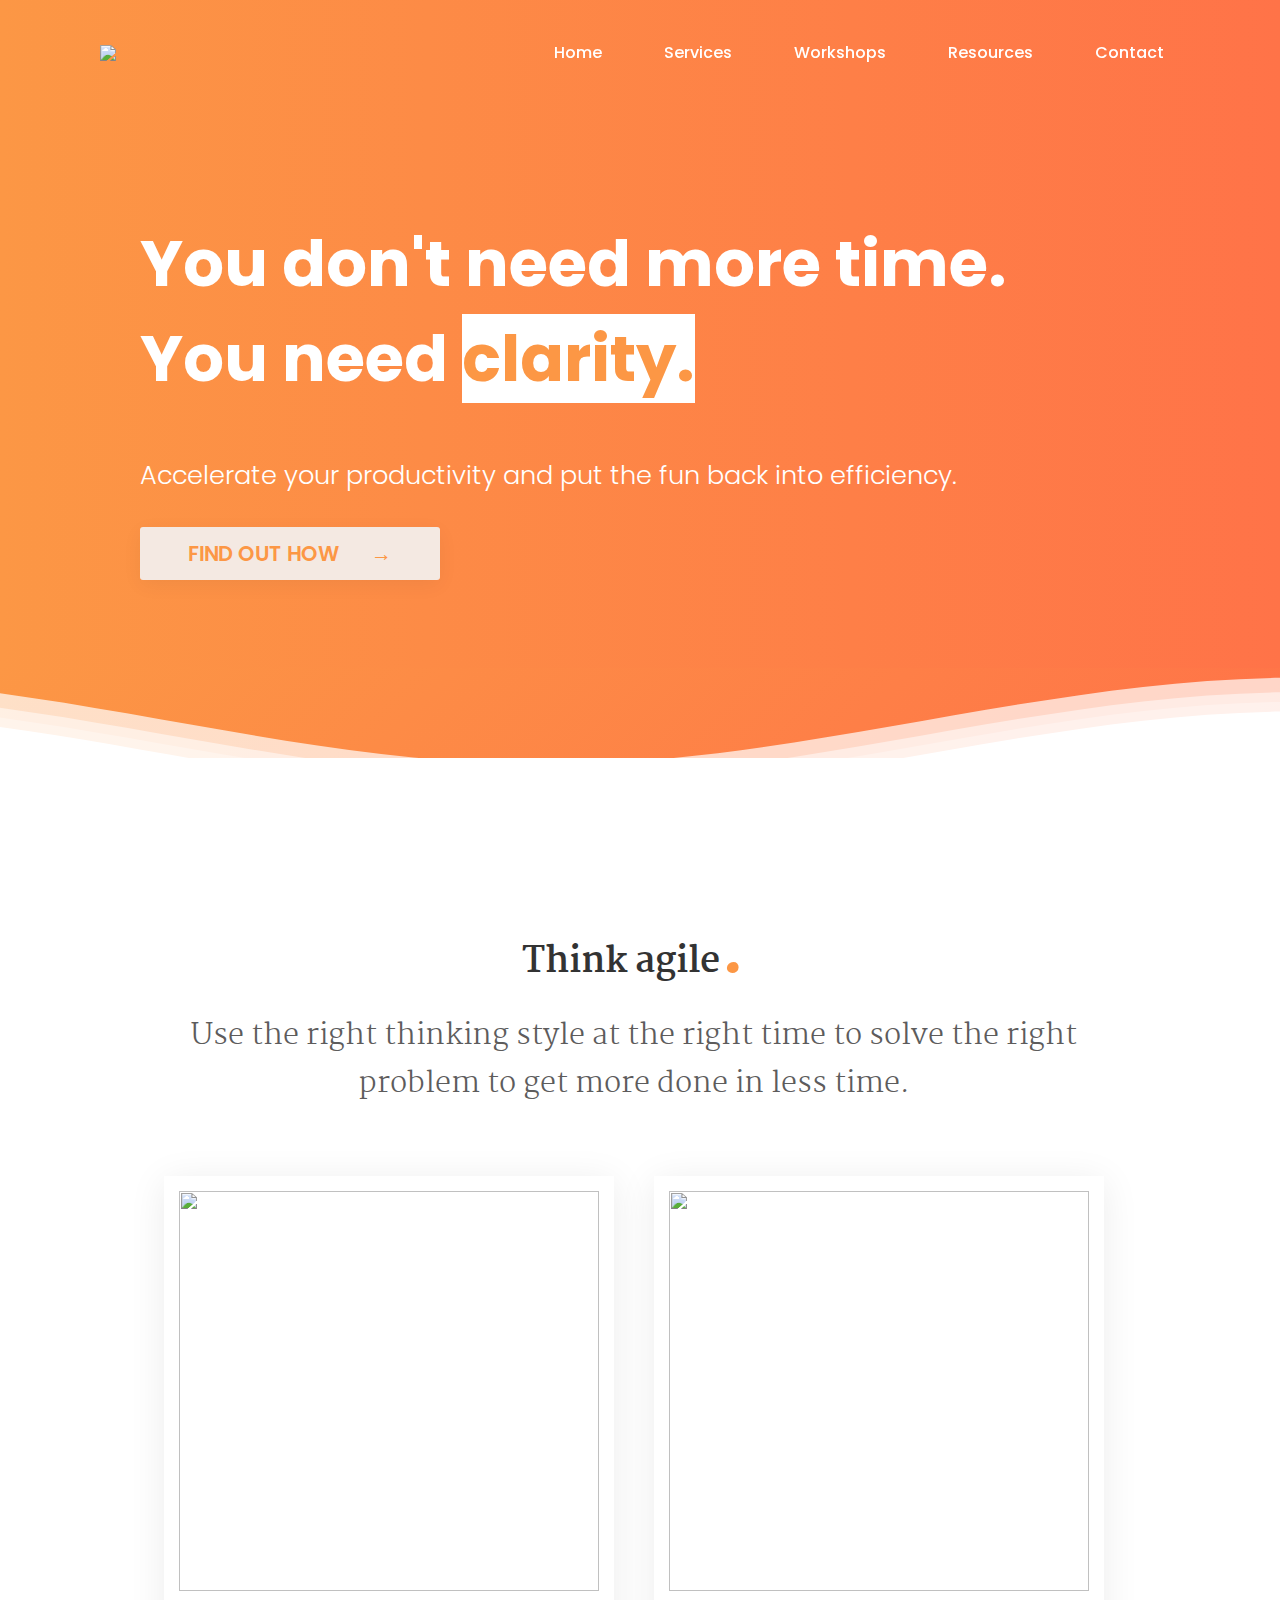
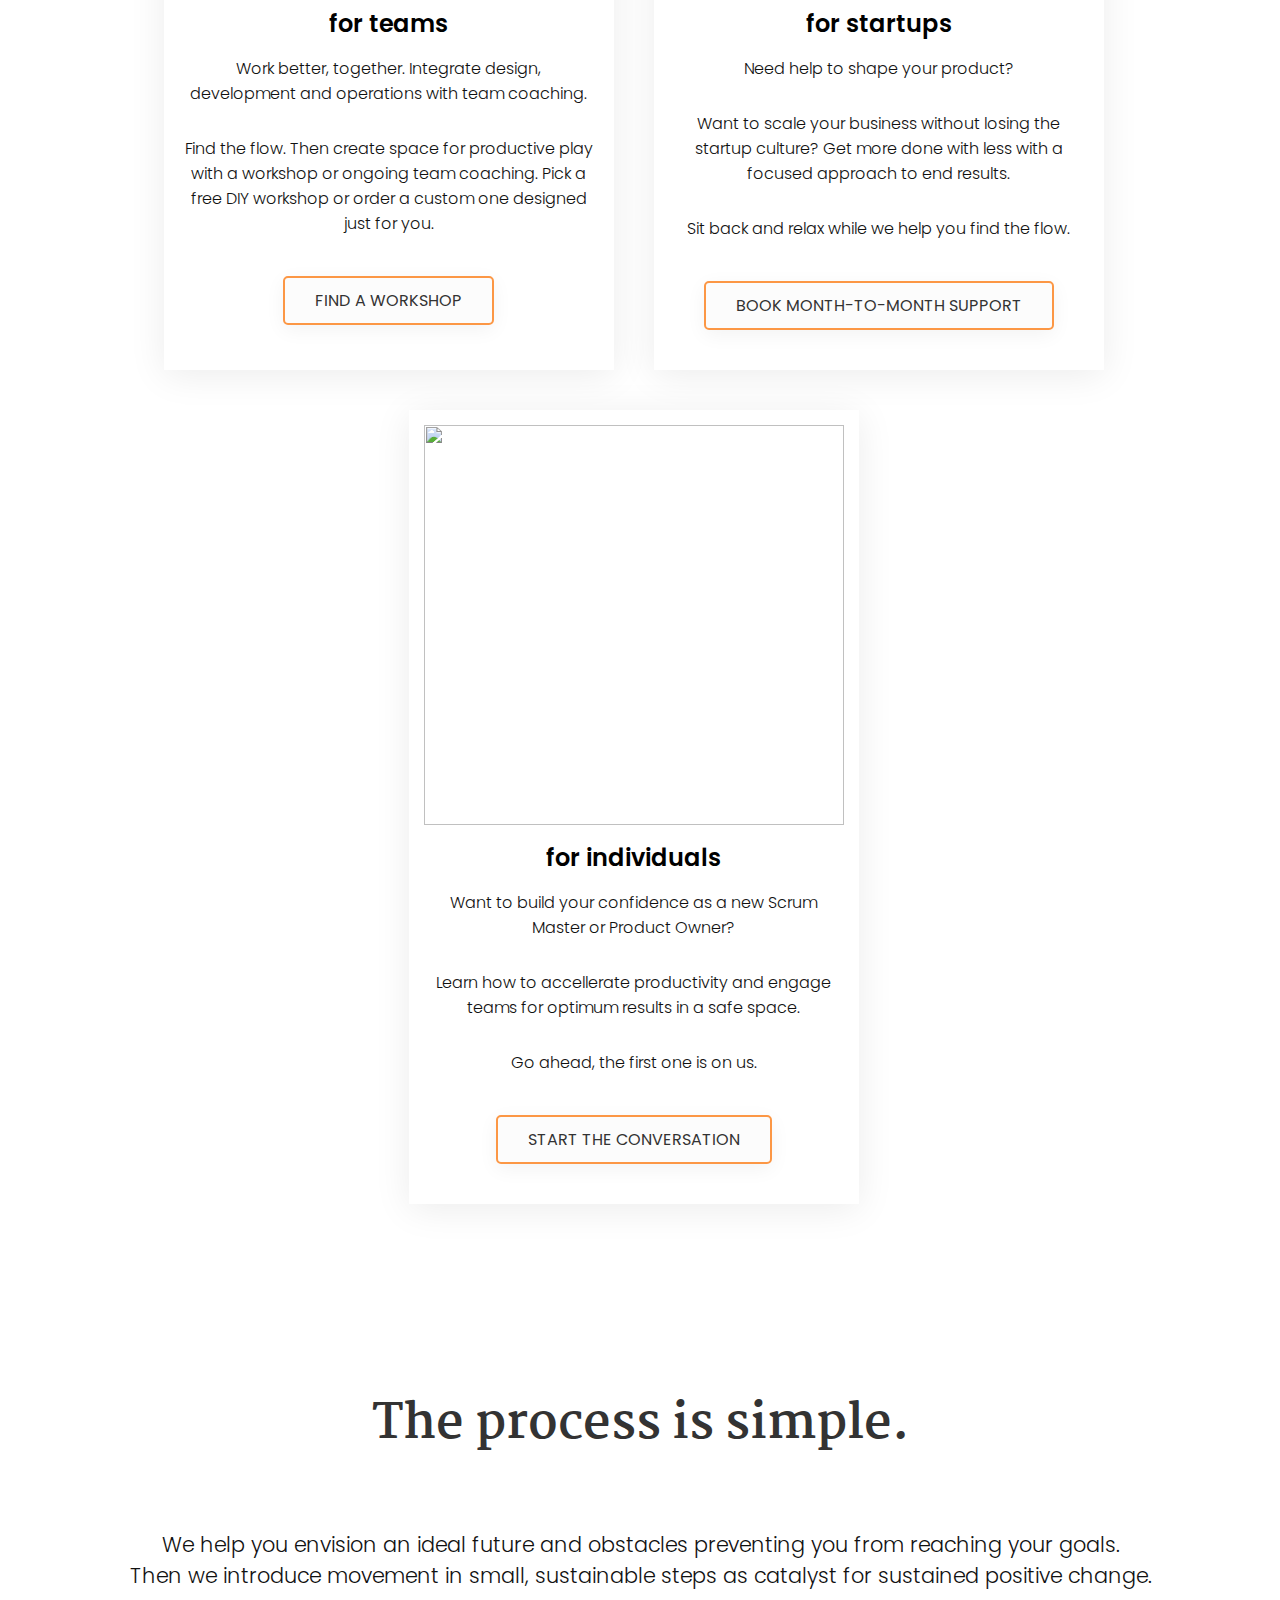
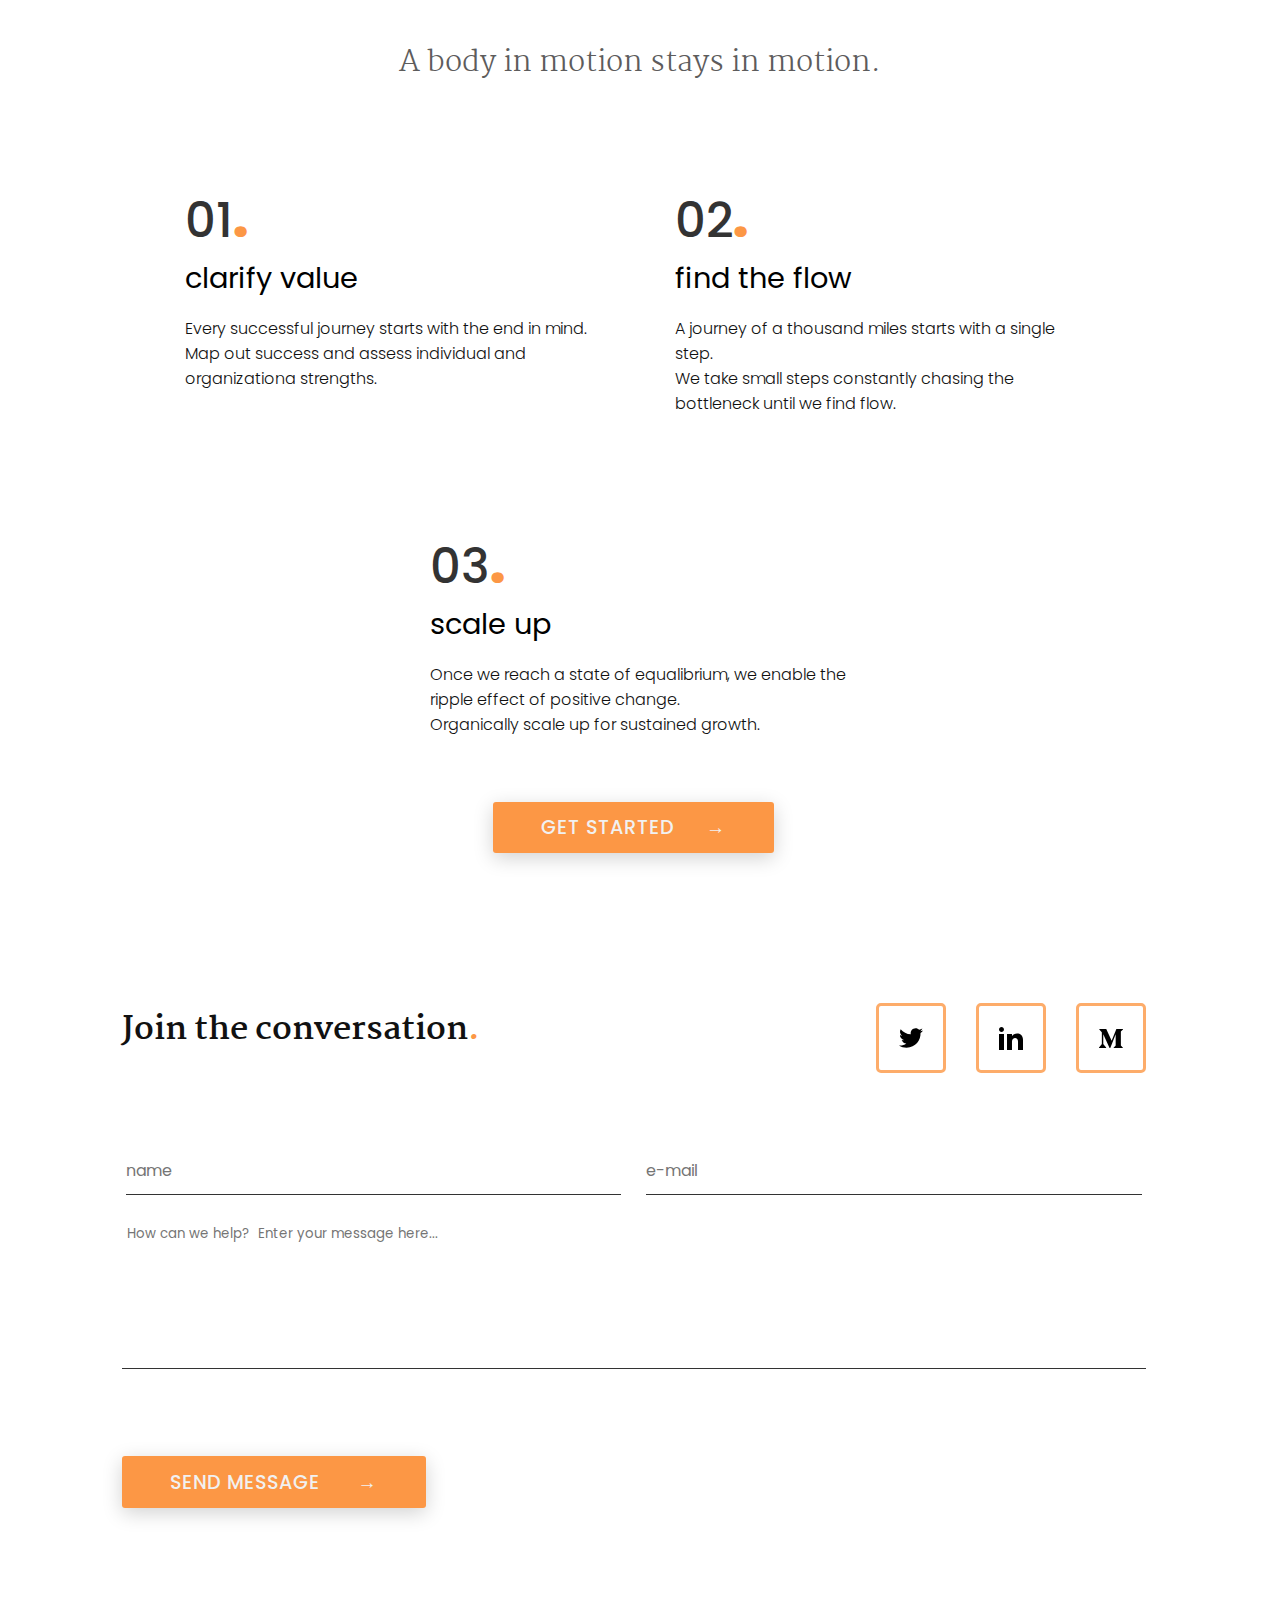
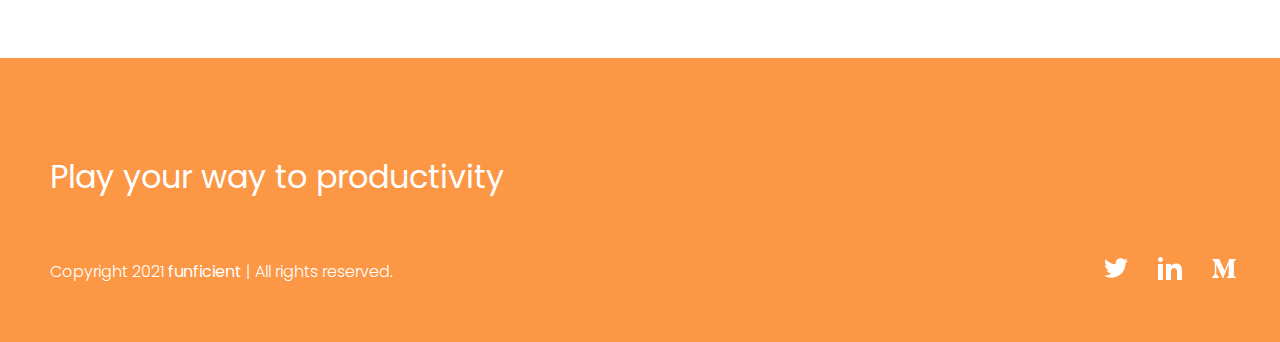
==== commit fc11f4e9: "Add files via upload" ====
--- a/index.html
+++ b/index.html
@@ -255,7 +255,7 @@
 
         <div class="form-container">
             
-        <form  class="form" id="form" action="https://formsubmit.co/kate.funficient@gmail.com" method="POST" >
+        <form  class="form" id="form" action="https://formsubmit.co/fb6a7b8aa5477c50770549512f505741" method="POST" >
             <div class="input col50">
                 <input
                     type="text"
@@ -295,7 +295,8 @@
             </div>
 
             <div>
-                <button type="submit" id="submit" class="btn"  action="https://formsubmit.co/kate.funficient@gmail.com" method="POST">
+                
+                <button type="submit" id="submit" class="secondary-button"  action="https://formsubmit.co/fb6a7b8aa5477c50770549512f505741" method="POST">
                     Send message
                 </button>
             </div>
@@ -304,6 +305,8 @@
             
             
         </form>
+        </div>
+
 
         
 
--- a/style.css
+++ b/style.css
@@ -652,15 +652,13 @@
   padding: 20px;
   margin-left: 30px;
 
-  border-radius: 8px;
-  border: 3px solid rgb(252, 151, 69, 0.5);
+  border-radius: 5px;
+  border: 3px solid rgb(252, 151, 69, 0.8);
 }
 
 .conversation a:hover {
   background-color: #fc9745;
   color: #f1f1f1;
-
-  box-shadow: inset -1px -1px 4px rgb(255, 204, 146);
 }
 
 .social {
@@ -804,6 +802,10 @@
   align-self: right;
 }
 
+.contact button {
+  border: none;
+  margin-top: 5rem;
+}
 /* ------------------------------------------------------  Footer setion ------------------------------------------------*/
 
 .footer .container {
@@ -1814,5 +1816,4 @@
   text-decoration: none;
   color: #fc9745;
   font-weight: 400;
-  
-}
+}
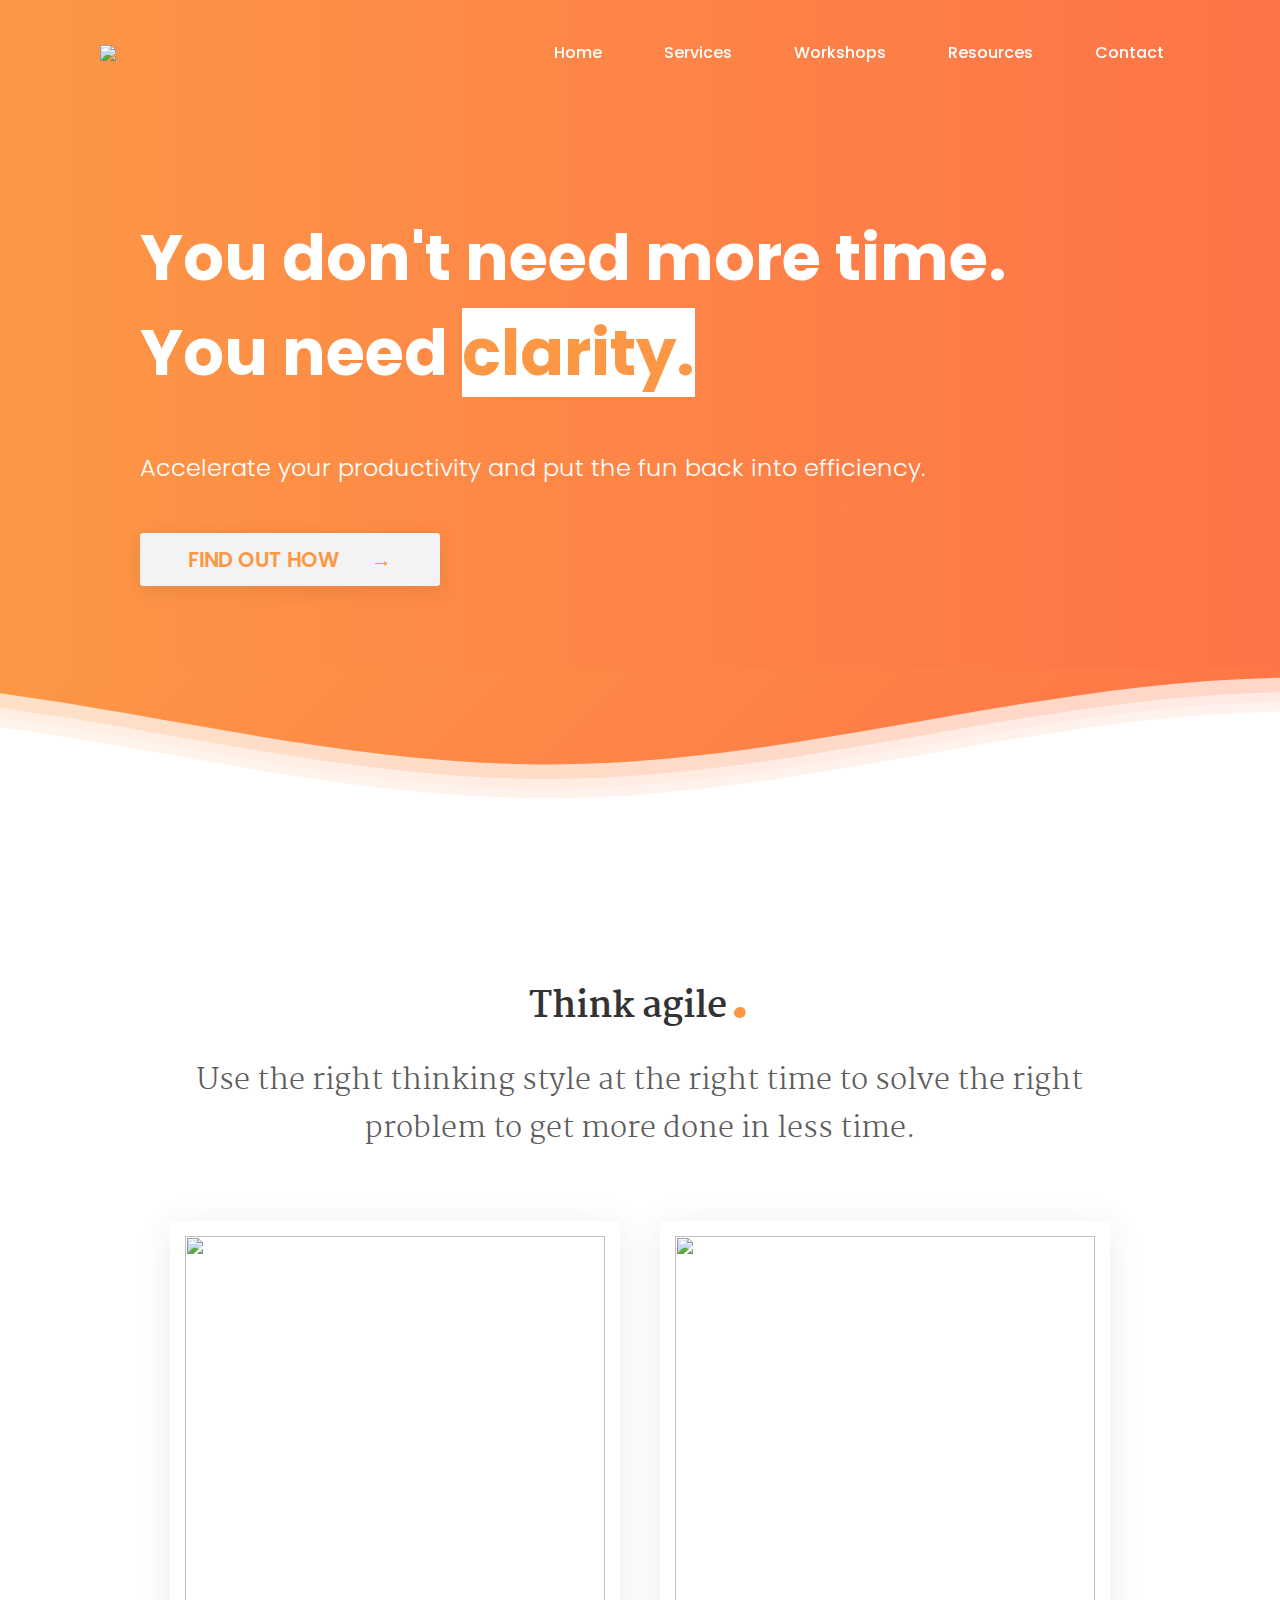
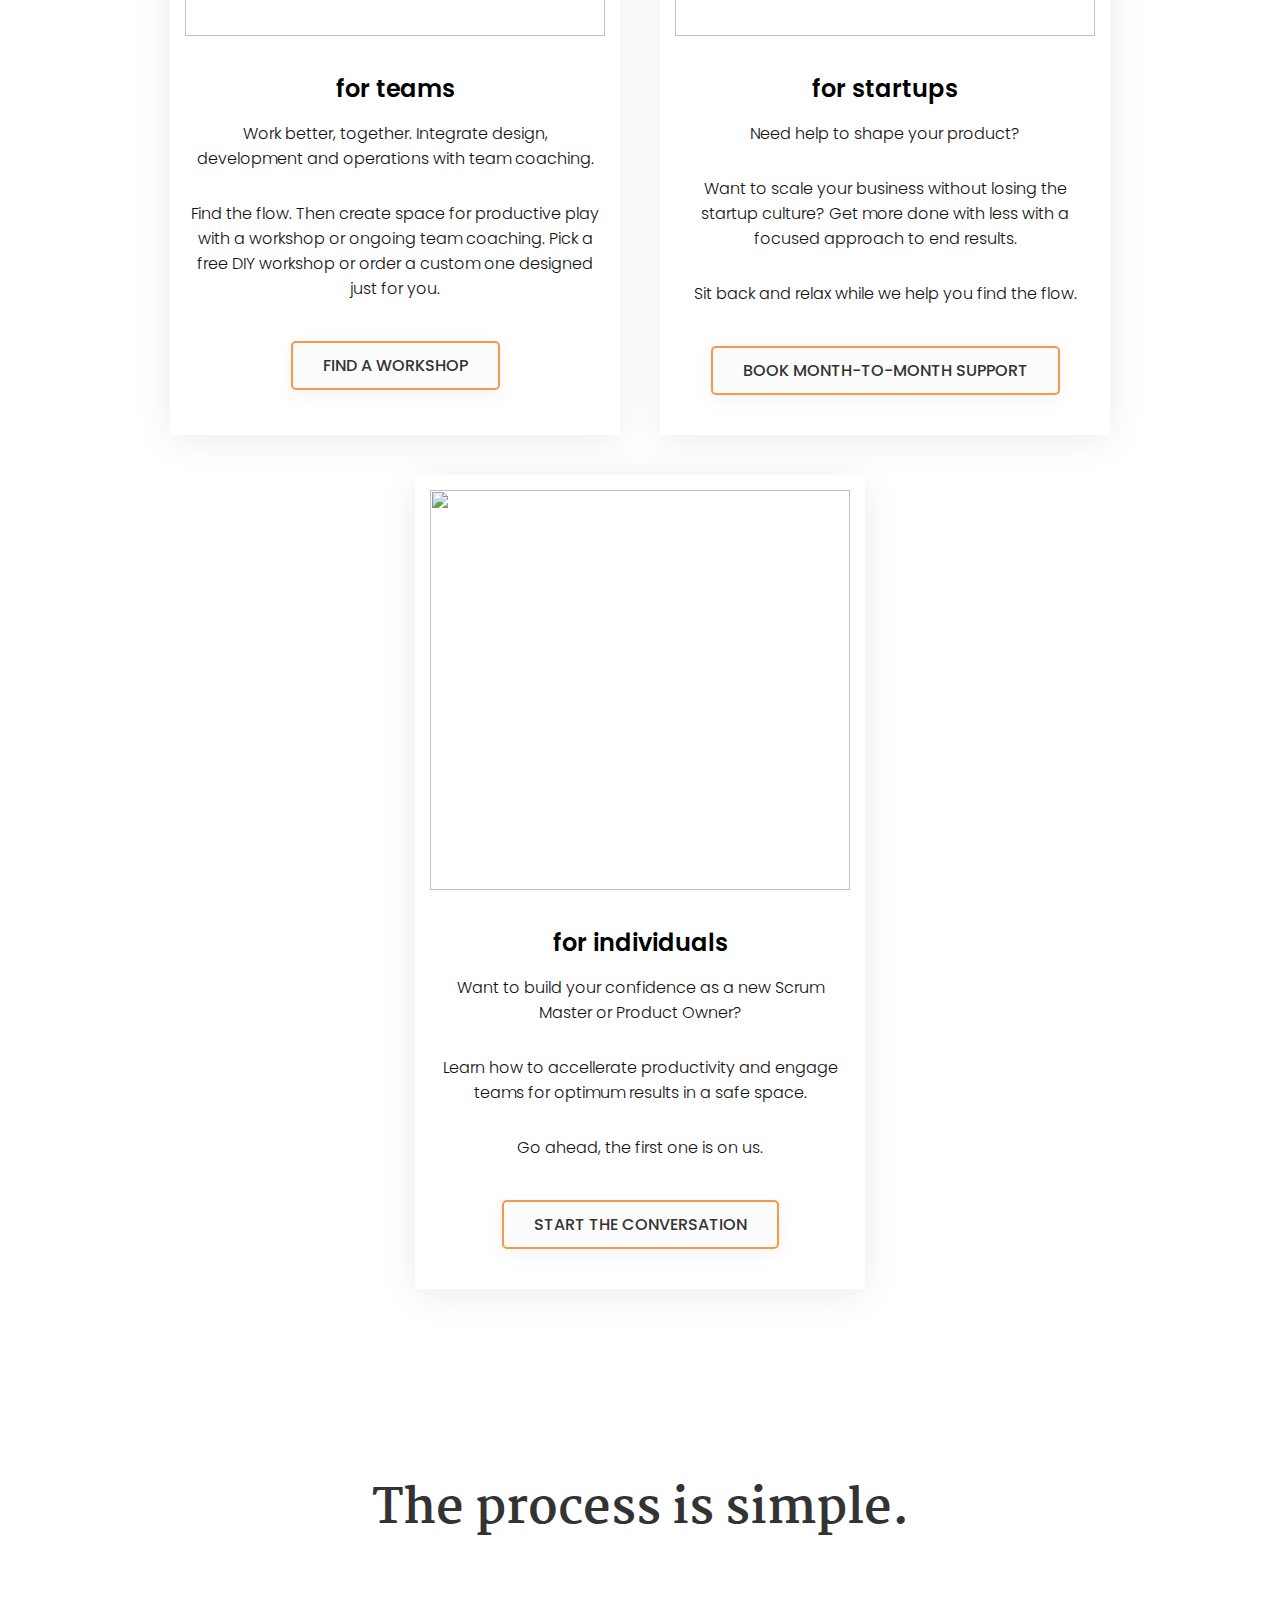
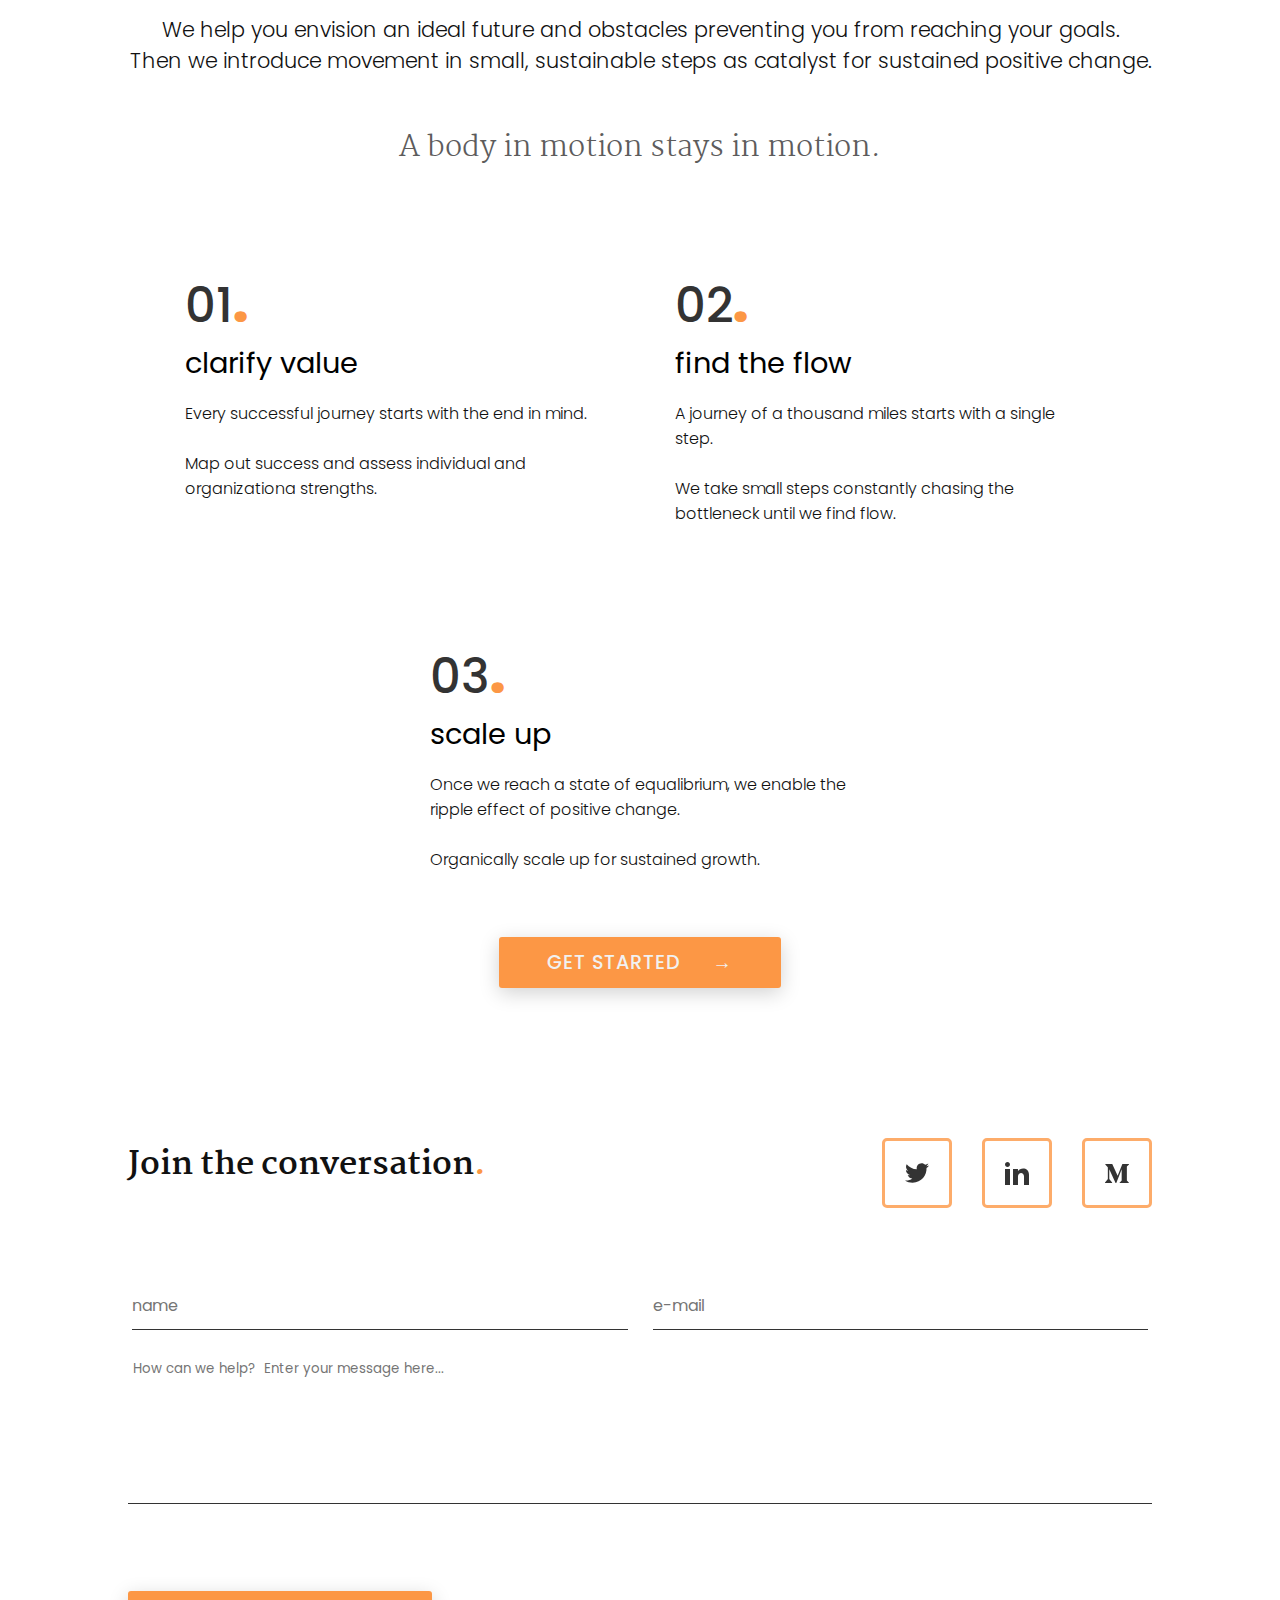
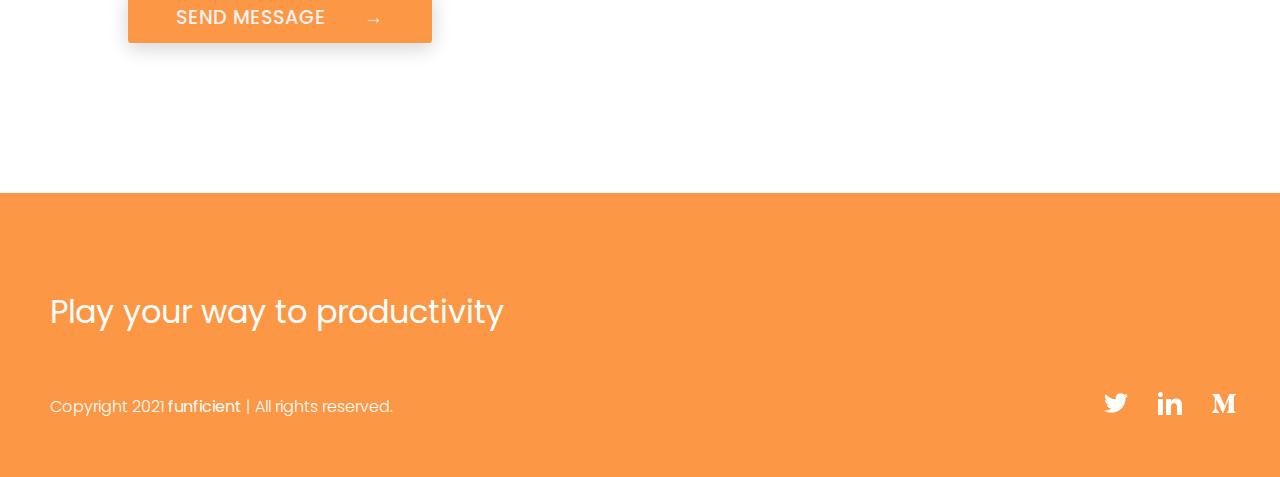
==== commit 93bcb14d: "Make a bit more responsive" ====
--- a/index.html
+++ b/index.html
@@ -4,20 +4,17 @@
     <meta charset="UTF-8">
     <meta http-equiv="X-UA-Compatible" content="IE=edge">
     <meta name="viewport" content="width=device-width, initial-scale=1.0">
+    
     <title>fun-fi-cient | Play your way to productivity</title>
 
     <style>
-        @import url('https://fonts.googleapis.com/css2?family=Asap+Condensed:ital,wght@0,400;0,500;0,600;0,700;1,400;1,500;1,600;1,700&family=Asap:ital,wght@0,400;0,500;0,600;0,700;1,400;1,500;1,600;1,700&family=Martel:wght@200;300;400;600;700;800;900&family=Oleo+Script&family=Oleo+Script+Swash+Caps&family=Poppins:ital,wght@0,100;0,200;0,300;0,400;0,500;0,600;0,700;1,300;1,400;1,500;1,600;1,700&display=swap');
-        @import url('https://fonts.googleapis.com/css2?family=Sen:wght@400;700;800&family=Zilla+Slab+Highlight:wght@400;700&family=Zilla+Slab:ital,wght@0,300;0,400;0,500;0,600;0,700;1,300;1,400;1,500;1,600;1,700&display=swap');
-        @import url('http://fonts.cdnfonts.com/css/gastada');
-</style>
-                
+        @import url('https://fonts.googleapis.com/css2?family=Martel:wght@200;300;400;600;700;800&family=Poppins:wght@100;200;300;400;500;600;700;800;900&display=swap');
+    </style>             
 
     <link href="style.css" rel="stylesheet">
+
     <link rel="stylesheet" href="https://use.fontawesome.com/releases/v5.15.4/css/all.css" integrity="sha384-DyZ88mC6Up2uqS4h/KRgHuoeGwBcD4Ng9SiP4dIRy0EXTlnuz47vAwmeGwVChigm" crossorigin="anonymous">
-      
-    <link rel="stylesheet" tyep="text/css" href="https://cdn.jsdelivr.net/npm/@fortawesome/fontawesome-free@5.15.4/css/fontawesome.min.css">
-    
+    <link rel="stylesheet" type="text/css" href="https://cdn.jsdelivr.net/npm/@fortawesome/fontawesome-free@5.15.4/css/fontawesome.min.css">
     <link rel="stylesheet" href="https://cdn.jsdelivr.net/npm/bootstrap-icons@1.5.0/font/bootstrap-icons.css">
     <link rel="stylesheet" href="https://cdnjs.cloudflare.com/ajax/libs/font-awesome/4.7.0/css/font-awesome.min.css">
     
@@ -26,45 +23,41 @@
 
 <body>
 
-<!------------------------------------------------------------------- Header Section and Navigation -------------------------------------------------------------->
-
-
-    <header >
-
-        <img src="assets/funficient-color-logo.png">
-
-        <div class="menuToggle" onclick="toggleMenu();">
-
-        </div>
-
-        <ul class="navigation">
-            <li><a href="index.html">Home</a></li>
-            <!--<li><a href="#about">About</a></li>-->
-            <li><a href="services.html">Services</a></li>
-            <li><a href="workshops.html">Workshops</a></li>
-            <li><a href="resources.html">Resources</a></li>
-            <li><a href="#contact">Contact</a></li>
-
-        </ul>
-
-
-    </header>
-
-<!------------------------------------------------------------------- Wave Hero Section -------------------------------------------------------------->
-
-
-    <section class="banner"  id="banner">
-
-        <div class="content flex">
-
-            <h2>You don't need more time.</h2>
-            <h2>You need <span></span></h2>
-            <p>  Accelerate your productivity and put the fun back into efficiency. </p>
-            <a href="services.html" class="main-button">Find Out How</a>
-        </div>
-
-        <div class="wave-container">
-            <svg class="waves" xmlns="http://www.w3.org/2000/svg" xmlns:xlink="http://www.w3.org/1999/xlink"
+<!------------------------------------------------------------------- Top Navigation Section -------------------------------------------------------------->
+
+<header>
+
+    <img src="assets/funficient-color-logo.png">
+
+    <div class="menuToggle" onclick="toggleMenu();"></div>
+
+    <ul class="navigation">
+        <li><a href="index.html">Home</a></li>
+        <!--<li><a href="#about">About</a></li>-->
+        <li><a href="services.html">Services</a></li>
+        <li><a href="workshops.html">Workshops</a></li>
+        <li><a href="resources.html">Resources</a></li>
+        <li><a href="#contact">Contact</a></li>
+    </ul>
+
+
+</header>
+
+<!------------------------------------------------------------------- Wave Banner Section -------------------------------------------------------------->
+
+
+<section class="banner">
+
+    <div class="content flex">
+
+        <h2>You don't need more time.</h2>
+        <h2>You need <span></span></h2>
+        <p>Accelerate your productivity and put the fun back into efficiency. </p>
+        <a href="services.html" class="main-button">Find Out How</a>
+    </div>
+
+    <div class="wave-container">
+        <svg class="waves" xmlns="http://www.w3.org/2000/svg" xmlns:xlink="http://www.w3.org/1999/xlink"
             viewBox="0 24 150 28" preserveAspectRatio="none" shape-rendering="auto">
             <defs>
             <path id="gentle-wave" d="M-160 44c30 0 58-18 88-18s 58 18 88 18 58-18 88-18 58 18 88 18 v44h-352z" />
@@ -75,29 +68,28 @@
             <use xlink:href="#gentle-wave" x="48" y="5" fill="rgba(255,255,255,0.3)" />
             <use xlink:href="#gentle-wave" x="48" y="7" fill="#fff" />
             </g>
-            </svg>
-        </div>
-
-
-    </section>
+        </svg>
+    </div>
+
+</section>
 
 
 <!------------------------------------------------------------------- About section -------------------------------------------------------------->
 
-    <section class="audience" id="audience">
-
-        <div class="container">
+<section class="cards" id="audience">
+
+    <div class="container">
         
-            <div class="introText">
+        <div class="introText">
         
-                    <h2 class="titleText">Think agile<span>.</span></h2>
-                    <p>Use the right thinking style at the right time to solve the right problem to get more done in less time. </p>      
+            <h2 class="titleText">Think agile<span>.</span></h2>
+            <p>Use the right thinking style at the right time to solve the right problem to get more done in less time. </p>      
                                     
-            </div>
-            
-
-            <div class="content">
-                <div class="box">
+        </div>
+            
+
+        <div class="content">
+            <div class="box">
                     <div class="imgBox">
                         <img src="assets/bathtub.jpg">
                     </div>
@@ -108,15 +100,15 @@
                         <p>Want to scale your business without losing the startup culture? Get more done with less with a focused approach to end results.</p>
                         <p>Sit back and relax while we help you find the flow.</p>
                         <br>
-                        <a href="services.html#pricing" class="btn">BOOK MONTH-TO-MONTH SUPPORT</a>
-                        
-
-                    </div>
-
-                </div>
-
-
-                <div class="box">
+                        <a href="services.html#pricing" class="light-button">BOOK MONTH-TO-MONTH SUPPORT</a>
+                        
+
+                    </div>
+
+            </div>
+
+
+            <div class="box">
                     <div class="imgBox">
                         <img src="assets/teams.png">
                     </div>
@@ -127,15 +119,15 @@
                         <p>Find the flow.  Then create space for productive play with a workshop or ongoing team coaching.
                            Pick a free DIY workshop or order a custom one designed just for you.</P>
                         <br>
-                        <a href="workshops.html" class="btn">FIND A WORKSHOP</a>
-                        
-                    </div>
-
-                </div>
-
-
-            
-                <div class="box">
+                        <a href="workshops.html" class="light-button">FIND A WORKSHOP</a>
+                        
+                    </div>
+
+            </div>
+
+
+            
+            <div class="box">
                     <div class="imgBox">
                         <img src="assets/individual.jpg">
                     </div>
@@ -146,19 +138,16 @@
                         <p>Learn how to accellerate productivity and engage teams for optimum results in a safe space.  </p>
                         <P>Go ahead, the first one is on us.</P>
                         <br>
-                        <a href="https://funficient2021.setmore.com/" target="_blank" class="btn">START THE CONVERSATION</a>
-                        
-                    </div>
-
-                </div>
-
-            </div>
+                        <a href="https://funficient2021.setmore.com/" target="_blank" class="light-button">START THE CONVERSATION</a>
+                        
+                    </div>
+
+            </div>
+
+        </div>
       
-        </div>
-    </section>
-
-
-
+    </div>
+ </section>
 
     <!------------------------------------------------------------------- Value proposition section -------------------------------------------------------------->
 
@@ -185,6 +174,7 @@
                     <div class="text">
                         <h2>01<span>.</span></h2><h3>clarify value</h3>
                         <p>Every successful journey starts with the end in mind.</p>
+                        <br>
                         <p> Map out success and assess individual and organizationa strengths.</p>
                         <br>
                         
@@ -198,6 +188,7 @@
                     <div class="text">
                         <h2>02<span>.</span></h2><h3>find the flow</h3>
                         <p>A journey of a thousand miles starts with a single step.</p>
+                        <br>
                         <p> We take small steps constantly chasing the bottleneck until we find flow.</p>
                         <br>
                         
@@ -211,6 +202,7 @@
                     <div class="text">
                         <h2>03<span>.</span></h2><h3>scale up</h3>
                         <p>Once we reach a state of equalibrium, we enable the ripple effect of positive change.</p>
+                        <br>
                         <p>Organically scale up for sustained growth.</p>
                         <br>
                         
@@ -228,14 +220,10 @@
 
              </div>
         </div>
+
     </section>
 
-    <!------------------------------------------------------------------- Testimonial section ------------------------------------------------------------
-
-    
-
-
-    <!------------------------------------------------------------------- Contact form section -------------------------------------------------------------->
+<!------------------------------------------------------------------- Contact form section -------------------------------------------------------------->
 <section class="contact" id="contact">
 
     <div class="container">
@@ -243,15 +231,13 @@
         <div class="conversation">
             <h2 class="titleText">Join the conversation<span>.</span></h2>    
             <div class="social">
-                <a href="https://twitter.com/funficient" target="_blank"><svg xmlns="http://www.w3.org/2000/svg" width="24" height="24"  viewBox="0 0 24 24"><path d="M24 4.557c-.883.392-1.832.656-2.828.775 1.017-.609 1.798-1.574 2.165-2.724-.951.564-2.005.974-3.127 1.195-.897-.957-2.178-1.555-3.594-1.555-3.179 0-5.515 2.966-4.797 6.045-4.091-.205-7.719-2.165-10.148-5.144-1.29 2.213-.669 5.108 1.523 6.574-.806-.026-1.566-.247-2.229-.616-.054 2.281 1.581 4.415 3.949 4.89-.693.188-1.452.232-2.224.084.626 1.956 2.444 3.379 4.6 3.419-2.07 1.623-4.678 2.348-7.29 2.04 2.179 1.397 4.768 2.212 7.548 2.212 9.142 0 14.307-7.721 13.995-14.646.962-.695 1.797-1.562 2.457-2.549z"/></svg></a>   
-                <a href="https://www.linkedin.com/in/kate-dames-509631171/" target="_blank"><svg xmlns="http://www.w3.org/2000/svg" width="24" height="24"  viewBox="0 0 24 24"><path d="M4.98 3.5c0 1.381-1.11 2.5-2.48 2.5s-2.48-1.119-2.48-2.5c0-1.38 1.11-2.5 2.48-2.5s2.48 1.12 2.48 2.5zm.02 4.5h-5v16h5v-16zm7.982 0h-4.968v16h4.969v-8.399c0-4.67 6.029-5.052 6.029 0v8.399h4.988v-10.131c0-7.88-8.922-7.593-11.018-3.714v-2.155z"/></svg></a>
-                <a href="https://medium.com/@funficient" target="_blank"><svg width="24" height="24"  xmlns="http://www.w3.org/2000/svg" fill-rule="evenodd" clip-rule="evenodd"><path d="M2.846 6.887c.03-.295-.083-.586-.303-.784l-2.24-2.7v-.403h6.958l5.378 11.795 4.728-11.795h6.633v.403l-1.916 1.837c-.165.126-.247.333-.213.538v13.498c-.034.204.048.411.213.537l1.871 1.837v.403h-9.412v-.403l1.939-1.882c.19-.19.19-.246.19-.537v-10.91l-5.389 13.688h-.728l-6.275-13.688v9.174c-.052.385.076.774.347 1.052l2.521 3.058v.404h-7.148v-.404l2.521-3.058c.27-.279.39-.67.325-1.052v-10.608z"/></svg></a>
+                <a href="https://twitter.com/funficient" target="_blank"><svg class="fill" xmlns="http://www.w3.org/2000/svg" width="24" height="24"  viewBox="0 0 24 24"><path d="M24 4.557c-.883.392-1.832.656-2.828.775 1.017-.609 1.798-1.574 2.165-2.724-.951.564-2.005.974-3.127 1.195-.897-.957-2.178-1.555-3.594-1.555-3.179 0-5.515 2.966-4.797 6.045-4.091-.205-7.719-2.165-10.148-5.144-1.29 2.213-.669 5.108 1.523 6.574-.806-.026-1.566-.247-2.229-.616-.054 2.281 1.581 4.415 3.949 4.89-.693.188-1.452.232-2.224.084.626 1.956 2.444 3.379 4.6 3.419-2.07 1.623-4.678 2.348-7.29 2.04 2.179 1.397 4.768 2.212 7.548 2.212 9.142 0 14.307-7.721 13.995-14.646.962-.695 1.797-1.562 2.457-2.549z"/></svg></a>   
+                <a href="https://www.linkedin.com/in/kate-dames-509631171/" target="_blank"><svg class="fill" xmlns="http://www.w3.org/2000/svg" width="24" height="24"  viewBox="0 0 24 24"><path d="M4.98 3.5c0 1.381-1.11 2.5-2.48 2.5s-2.48-1.119-2.48-2.5c0-1.38 1.11-2.5 2.48-2.5s2.48 1.12 2.48 2.5zm.02 4.5h-5v16h5v-16zm7.982 0h-4.968v16h4.969v-8.399c0-4.67 6.029-5.052 6.029 0v8.399h4.988v-10.131c0-7.88-8.922-7.593-11.018-3.714v-2.155z"/></svg></a>
+                <a href="https://medium.com/@funficient" target="_blank"><svg class="fill" width="24" height="24"  xmlns="http://www.w3.org/2000/svg" fill-rule="evenodd" clip-rule="evenodd"><path d="M2.846 6.887c.03-.295-.083-.586-.303-.784l-2.24-2.7v-.403h6.958l5.378 11.795 4.728-11.795h6.633v.403l-1.916 1.837c-.165.126-.247.333-.213.538v13.498c-.034.204.048.411.213.537l1.871 1.837v.403h-9.412v-.403l1.939-1.882c.19-.19.19-.246.19-.537v-10.91l-5.389 13.688h-.728l-6.275-13.688v9.174c-.052.385.076.774.347 1.052l2.521 3.058v.404h-7.148v-.404l2.521-3.058c.27-.279.39-.67.325-1.052v-10.608z"/></svg></a>
             </div>
 
         </div>        
-            
-           
-        
+               
 
         <div class="form-container">
             
@@ -299,26 +285,13 @@
                 <button type="submit" id="submit" class="secondary-button"  action="https://formsubmit.co/fb6a7b8aa5477c50770549512f505741" method="POST">
                     Send message
                 </button>
-            </div>
-            
-           
+            </div>         
             
             
         </form>
         </div>
-
-
-        
-
     
 </section>
-
-
-
-    <!------------------------------------------------------------------- Contact section -------------------------------------------------------------->
-
-
-
 
 <!------------------------------------------------------------------- Footer section -------------------------------------------------------------->
 <footer class="footer">
@@ -348,8 +321,6 @@
         
     </div>
 
-    
-
 </footer>
 
 
@@ -357,25 +328,24 @@
 <!------------------------------------------------------------------- Javascript -------------------------------------------------------------->
 
 
-    <script type="text/javascript">
-
-        window.addEventListener("scroll", function(){
-
-            const header = document.querySelector("header");
-            header.classList.toggle("sticky", window.scrollY > 0);
-        });
-
-
-        function toggleMenu(){
-            const menuToggle = document.querySelector('.menuToggle');
-            const navigation = document.querySelector('.navigation');
-            menuToggle.classList.toggle('active');
-            navigation.classList.toggle('active');
-        }
-    </script>
-
+<script type="text/javascript">
+
+    window.addEventListener("scroll", function(){
+
+        const header = document.querySelector("header");
+        header.classList.toggle("sticky", window.scrollY > 0);
+    });
+
+
+    function toggleMenu(){
+        const menuToggle = document.querySelector('.menuToggle');
+        const navigation = document.querySelector('.navigation');
+        menuToggle.classList.toggle('active');
+        navigation.classList.toggle('active');
+    }
+
+</script>
 
 
 </body>
-
 </html>--- a/style.css
+++ b/style.css
@@ -1,4 +1,4 @@
-@import url("https://fonts.googleapis.com/css2?family=Asap+Condensed:ital,wght@0,400;0,500;0,600;0,700;1,400;1,500;1,600;1,700&family=Asap:ital,wght@0,400;0,500;0,600;0,700;1,400;1,500;1,600;1,700&family=Martel:wght@200;300;400;600;700;800;900&family=Oleo+Script&family=Oleo+Script+Swash+Caps&family=Poppins:ital,wght@0,100;0,200;0,300;0,400;0,500;0,600;0,700;1,300;1,400;1,500;1,600;1,700&display=swap");
+@import url("https://fonts.googleapis.com/css2?family=Martel:wght@200;300;400;600;700;800&family=Poppins:wght@100;200;300;400;500;600;700;800;900&display=swap");
 
 :root {
   --tangerine: #f5c325;
@@ -22,11 +22,13 @@
   scroll-behavior: smooth;
 }
 
-/* ---------------------------------------------------------- Typography ----------------------------------------------------------------------------- */
-
 p {
   font-weight: 300;
   color: #111;
+}
+
+section {
+  position: relative;
 }
 
 /*  ----------------------------------------------------------Top Navigation ----------------------------------------------------------------------------------------*/
@@ -41,7 +43,37 @@
   display: flex;
   justify-content: space-between;
   align-items: center;
-  transition: 0.6s;
+  transition: 0.5s;
+  overflow: hidden;
+}
+
+header img {
+  max-width: 100px;
+  height: auto;
+  transition: 0.5s;
+}
+
+header .navigation {
+  position: relative;
+  display: flex;
+}
+
+header .navigation li {
+  list-style: none;
+  margin-left: 30px;
+}
+
+header .navigation li a {
+  text-decoration: none;
+  color: white;
+  font-weight: 500;
+  padding: 1rem 1rem;
+}
+
+header .navigation li a:hover {
+  color: #fc9745;
+  background-color: #f1f1f1;
+  opacity: 0.8;
 }
 
 header.sticky {
@@ -53,207 +85,59 @@
   overflow: hidden;
 }
 
-header img {
-  max-width: 100px;
-  height: auto;
-  transition: 0.5s;
-}
-
 header.sticky img {
   max-width: 75px;
   height: auto;
 }
 
-header.sticky .logo {
-  color: #111;
-}
-
-header .navigation {
-  position: relative;
-  display: flex;
-}
-
-header .navigation li {
-  list-style: none;
-  margin-left: 30px;
-}
-
-header .navigation li a {
-  text-decoration: none;
-  color: white;
-  font-weight: 500;
-  padding: 1rem 1rem;
-}
-
 header.sticky .navigation li a {
   color: #111;
 }
 
-header .navigation li a:hover {
+header.sticky .navigation li a:hover {
+  color: #fff;
+  background-color: #333;
+  opacity: 1;
+}
+
+/*  -------------------------------------------------  Global Section --------------------------------------------------------------------------*/
+
+.main-button {
+  font-size: 1.3em;
+  text-transform: uppercase;
+  font-weight: 600;
   color: #fc9745;
-  background-color: #ebebeb;
-  opacity: 0.8;
-}
-
-section {
-  position: relative;
-}
-
-/*  -------------------------------------------------  Home Page Wave Hero Section --------------------------------------------------------------------------*/
-
-.banner {
-  position: relative;
-  width: 100%;
-
-  display: flex;
-  flex-direction: column;
-  justify-content: center;
-  align-items: center;
-
-  background-image: linear-gradient(90deg, #fc9745, #ff7348);
-}
-
-.banner .content {
-  max-width: 1000px;
-  text-align: center;
-  margin-top: 10%;
-}
-
-.banner .content h2 {
-  font-family: "Poppins", sans-serif;
-  font-size: 4em;
-  color: white;
-  text-align: left;
-}
-
-.banner .content h2 span {
-  color: var(--orange);
-  background-color: #fff;
-}
-
-/*  -|-|-|-|-|-|-|-|-|-|-|-|-|--|-|-|-|-|-|-  Update word -|-|-|-|-|-|-|-|-|-|-|-|-|--|-|-|-|-|-|-*/
-
-.banner .content h2 span::before {
-  content: " clarity. ";
-  animation: animate infinite 8s;
-}
-
-@keyframes animate {
-  10% {
-    content: " clarity. ";
-  }
-
-  30% {
-    content: " purpose. ";
-  }
-
-  50% {
-    content: " focus. ";
-  }
-
-  75% {
-    content: " alignment. ";
-  }
-  100% {
-    content: " play. ";
-  }
-}
-
-/*  -|-|-|-|-|-|-|-|-|-|-|-|-|-|-|-|-|-|-|-|-|  Update word end -|-|-|-|-|-|-|-|-|-|-|-|-|-|-|-|-|-|-|-|-|-|-|-|-|-|-|-|*/
-
-.banner .content p {
-  font-size: 1.6em;
-  color: white;
-  margin-top: 50px;
-  text-align: left;
-}
-
-.wave-container {
-  position: relative;
-
-  background: linear-gradient(
-    135deg,
-    rgba(252, 151, 69, 1) 0%,
-    rgba(255, 115, 72, 1) 100%
-  );
-  color: white;
-  height: 10vh;
-  width: 100%;
-}
-
-.flex {
-  /*Flexbox for containers*/
-  display: flex;
-  flex-direction: column;
-  justify-content: center;
-  height: 60vh;
-
-  width: 100%;
-  margin: 0;
-  padding: 0;
-}
-
-.waves {
-  position: relative;
-  width: 100%;
-  height: 15vh;
-  margin-bottom: -7px; /*Fix for safari gap*/
-  min-height: 100px;
-  max-height: 150px;
-}
-
-/* Animation */
-
-.parallax > use {
-  animation: move-forever 25s cubic-bezier(0.55, 0.5, 0.45, 0.5) infinite;
-}
-.parallax > use:nth-child(1) {
-  animation-delay: -2s;
-  animation-duration: 7s;
-}
-.parallax > use:nth-child(2) {
-  animation-delay: -3s;
-  animation-duration: 10s;
-}
-.parallax > use:nth-child(3) {
-  animation-delay: -4s;
-  animation-duration: 13s;
-}
-.parallax > use:nth-child(4) {
-  animation-delay: -5s;
-  animation-duration: 20s;
-}
-@keyframes move-forever {
-  0% {
-    transform: translate3d(-90px, 0, 0);
-  }
-  100% {
-    transform: translate3d(85px, 0, 0);
-  }
-}
-/*Shrinking for mobile*/
-@media (max-width: 768px) {
-  .waves {
-    height: 40px;
-    min-height: 40px;
-  }
-  .content {
-    height: 30vh;
-  }
-  h1 {
-    font-size: 24px;
-  }
-}
-
-/*  -------------------------------------------------  Hero Banner Section end --------------------------------------------------------------------------*/
-/*  ------------------------------------------------------------------------------------------------------------------------------------------------*/
-
-/*  ------------------------------------------------------------------------------------------------------------------------------------------------*/
-/*  -------------------------------------------------  BUTTON styling start --------------------------------------------------------------------------*/
-
-.btn {
+  background-color: rgba(243, 243, 243, 1);
+
+  border-radius: 3px;
+  box-shadow: 0 5px 20px rgba(0, 0, 0, 0.08);
+  display: inline-block;
+  max-width: fit-content;
+  padding: 0.7rem 3rem;
+
+  margin-top: 3rem;
+  text-decoration: none;
+  transition: 0.5s;
+}
+
+.main-button::after {
+  display: inline-block;
+  padding-left: 2rem;
+  content: "\2192";
+}
+
+.main-button:hover {
+  background-color: #333;
+  opacity: 0.9;
+  color: #fff;
+  box-shadow: 0 5px 20px rgba(0, 0, 0, 0.2);
+  text-shadow: 0 3px 5px rgba(0, 0, 0, 0.08);
+}
+
+.light-button {
   font-size: 1em;
   color: #333;
+  font-weight: 500;
   border: 2.5px solid #fc9745;
   background-color: rgb(252, 252, 252);
   border-radius: 5px;
@@ -262,47 +146,271 @@
   padding: 10px 30px;
   margin-top: 20px;
   text-decoration: none;
-  transition: 0.5s;
-}
-
-.btn:hover {
-  letter-spacing: 1px;
+  transition: all 0.5s ease;
+}
+
+.light-button:hover {
   background-color: #fc9745;
   color: #fff;
-}
-
-.main-button {
-  font-size: 1.3em;
-  text-transform: uppercase;
+  font-weight: 500;
+  transition: 0.5s;
+}
+
+/*  -------------------------------------------------  Home Page Wave Hero Section --------------------------------------------------------------------------*/
+
+.banner {
+  position: relative;
+  width: 100vw;
+  min-height: 70vh;
+  display: flex;
+  flex-direction: column;
+  justify-content: center;
+  align-items: center;
+  background-image: linear-gradient(90deg, #fc9745, #ff7348);
+}
+
+.banner .content {
+  max-width: 1000px;
+  text-align: center;
+  margin-top: 10%;
+}
+
+.banner .content h2 {
+  font-family: "Poppins", sans-serif;
+  font-size: 4em;
+  color: white;
+  text-align: left;
+}
+
+.banner .content h2 span {
+  color: var(--orange);
+  background-color: #fff;
+}
+
+.banner .content h2 span::before {
+  content: " clarity. ";
+  animation: animate infinite 8s;
+}
+
+@keyframes animate {
+  10% {
+    content: " clarity. ";
+  }
+
+  30% {
+    content: " purpose. ";
+  }
+
+  50% {
+    content: " focus. ";
+  }
+
+  75% {
+    content: " alignment. ";
+  }
+  100% {
+    content: " play. ";
+  }
+}
+
+.banner .content p {
+  font-size: 1.5em;
+  color: white;
+  margin-top: 50px;
+  text-align: left;
+}
+
+.flex {
+  /*Flexbox for containers*/
+  display: flex;
+  flex-direction: column;
+  justify-content: center;
+  height: 60vh;
+
+  width: 100%;
+  margin: 0;
+  padding: 0;
+}
+
+.wave-container {
+  position: relative;
+
+  background: linear-gradient(
+    135deg,
+    rgba(252, 151, 69, 1) 0%,
+    rgba(255, 115, 72, 1) 100%
+  );
+  color: white;
+  height: 15vh;
+  width: 100%;
+}
+
+.waves {
+  position: relative;
+  width: 100%;
+  height: 15vh;
+  margin-bottom: -7px; /*Fix for safari gap*/
+  min-height: 100px;
+  max-height: 150px;
+}
+
+/* Animation */
+
+.parallax > use {
+  animation: move-forever 25s cubic-bezier(0.55, 0.5, 0.45, 0.5) infinite;
+}
+.parallax > use:nth-child(1) {
+  animation-delay: -2s;
+  animation-duration: 7s;
+}
+.parallax > use:nth-child(2) {
+  animation-delay: -3s;
+  animation-duration: 10s;
+}
+.parallax > use:nth-child(3) {
+  animation-delay: -4s;
+  animation-duration: 13s;
+}
+.parallax > use:nth-child(4) {
+  animation-delay: -5s;
+  animation-duration: 20s;
+}
+
+@keyframes move-forever {
+  0% {
+    transform: translate3d(-90px, 0, 0);
+  }
+  100% {
+    transform: translate3d(85px, 0, 0);
+  }
+}
+
+/*Shrinking for mobile*/
+@media (max-width: 768px) {
+  .waves {
+    height: 40px;
+    min-height: 10px;
+  }
+
+  .content {
+    height: 70vh;
+  }
+}
+
+/*-- Intro Text Section --*/
+
+.cards {
+  margin: 0;
+  padding: 0;
+}
+
+.container {
+  position: relative;
+  width: 100vw;
+  display: flex;
+  flex-wrap: wrap;
+  justify-content: space-evenly;
+}
+
+.introText {
+  margin: 0;
+  width: 100vw;
+  margin-top: 135px;
+  margin-bottom: 150px;
+  margin-left: 250px;
+
+  overflow: hidden;
+}
+
+.titleText {
+  font-family: "Martel", serif;
+  color: #111;
+  font-size: 2em;
+}
+
+.titleText.thin {
+  font-weight: 400;
+  line-height: 1.2em;
+}
+
+.introText .titleText {
+  font-family: "Martel", serif;
+  color: #333;
+  font-size: 2.2em;
+}
+
+.introText .titleText span {
+  font-family: "Martel", serif;
+  color: var(--orange);
+  font-size: 2em;
+}
+
+.introText p {
+  font-family: "Martel", serif;
+  font-size: 1.8em;
+  color: var(--darkGray);
+}
+
+.cards .introText {
+  max-width: 100vw;
+}
+
+.cards .introText p {
+  margin-bottom: 8rem;
+}
+
+.cards .content {
+  display: flex;
+  justify-content: center;
+  flex-direction: row-reverse;
+  flex-wrap: wrap;
+  margin-top: -80px;
+}
+
+.cards .content .box {
+  width: 450px;
+  margin: 20px;
+  border: 15px solid #fff;
+  box-shadow: 0 5px 35px rgba(0, 0, 0, 0.08);
+}
+
+.cards .content .box .imgBox {
+  position: relative;
+  width: 100%;
+  height: 400px;
+}
+
+.cards .content .box .imgBox img {
+  position: absolute;
+  top: 0;
+  left: 0;
+  width: 100%;
+  height: 100%;
+  object-fit: cover;
+}
+
+.cards .content .box .text {
+  padding: 15px 0 5px 0;
+  text-align: center;
+}
+
+.cards .content .box .text h3 {
+  margin-top: 20px;
   font-weight: 600;
-  color: #fc9745;
-  background-color: rgba(243, 243, 243, 0.9);
-
-  border-radius: 3px;
-  box-shadow: 0 5px 20px rgba(0, 0, 0, 0.05);
-  display: inline-block;
-  max-width: fit-content;
-  padding: 0.7rem 3rem;
-
-  margin-top: 2rem;
-  text-decoration: none;
-  transition: 0.5s;
-}
-
-.main-button::after {
-  display: inline-block;
-  padding-left: 2rem;
-  content: "\2192";
-}
-
-.main-button:hover {
-  letter-spacing: 1px;
-  background-color: #333;
-  opacity: 0.9;
-  color: #fff;
-  box-shadow: 0 5px 20px rgba(0, 0, 0, 0.2);
-  text-shadow: 0 3px 5px rgba(0, 0, 0, 0.08);
-}
+  font-size: 1.5em;
+}
+
+.cards .content .box .text p {
+  font-weight: 300;
+  padding: 15px 5px;
+}
+
+.cards .light-button {
+  position: relative;
+  bottom: 20px;
+}
+
+/*-- To refactor --*/
 
 .secondary-button {
   font-size: 1.2em;
@@ -330,23 +438,14 @@
 }
 
 .secondary-button:hover {
-  letter-spacing: 1.8px;
   background-color: #ff7348;
   color: #fff;
-  box-shadow: 0 5px 20px rgba(0, 0, 0, 0.2);
+  font-weight: 600;
+  box-shadow: 0 5px 20px rgba(0, 0, 0, 0.5);
   text-shadow: 0 3px 5px rgba(0, 0, 0, 0.05);
 }
 
-/*  -------------------------------------------------  BUTTON styling end --------------------------------------------------------------------------*/
-/*  ------------------------------------------------------------------------------------------------------------------------------------------------*/
-
-.container {
-  position: relative;
-  width: 99vw;
-  display: flex;
-  flex-wrap: wrap;
-  justify-content: space-evenly;
-}
+/*  Obsolete stuff
 
 .row {
   position: relative;
@@ -360,21 +459,6 @@
   width: 48%;
 }
 
-.titleText {
-  font-family: "Martel", serif;
-  color: #111;
-  font-size: 2em;
-}
-
-.introText {
-  margin: 0;
-  width: 100vw;
-  margin-top: 135px;
-  margin-bottom: 150px;
-  margin-left: 250px;
-
-  overflow: hidden;
-}
 
 .introText .row {
   flex-direction: column;
@@ -382,23 +466,7 @@
   overflow: hidden;
 }
 
-.introText .titleText {
-  font-family: "Martel", serif;
-  color: #333;
-  font-size: 2.2em;
-}
-
-.introText .titleText span {
-  font-family: "Martel", serif;
-  color: var(--orange);
-  font-size: 2em;
-}
-
-.introText p {
-  font-family: "Martel", serif;
-  font-size: 1.8em;
-  color: var(--darkGray);
-}
+--*/
 
 .center {
   text-align: center;
@@ -428,73 +496,9 @@
   flex-direction: column;
 }
 
-.audience {
-  margin: 0;
-  padding: 0;
-}
-
-.audience .introText {
-  max-width: 100vw;
-}
-
-.audience .introText p {
-  margin-bottom: 8rem;
-}
-
 .wrap {
   display: flex;
   flex-wrap: wrap;
-}
-
-.audience .content {
-  display: flex;
-  justify-content: center;
-  flex-direction: row-reverse;
-  flex-wrap: wrap;
-  margin-top: -80px;
-}
-
-.audience .content .box {
-  width: 450px;
-  margin: 20px;
-  border: 15px solid #fff;
-
-  box-shadow: 0 5px 35px rgba(0, 0, 0, 0.08);
-}
-
-.audience .content .box .imgBox {
-  position: relative;
-  width: 100%;
-  height: 400px;
-}
-
-.audience .content .box .imgBox img {
-  position: absolute;
-  top: 0;
-  left: 0;
-  width: 100%;
-  height: 100%;
-  object-fit: cover;
-}
-
-.audience .content .box .text {
-  padding: 15px 0 5px;
-  text-align: center;
-}
-
-.audience .content .box .text h3 {
-  font-weight: 600;
-  font-size: 1.5em;
-}
-
-.audience .content .box .text p {
-  font-weight: 300;
-  padding: 15px 5px;
-}
-
-.audience .btn {
-  position: relative;
-  bottom: 20px;
 }
 
 /* --------------------------------------------------------------------------------------------------------------------------------------------------------*/
@@ -572,7 +576,8 @@
 
 .contact {
   margin: 0;
-  'padding:0'position: relative;
+  padding: 0;
+  position: relative;
 }
 
 .contact .container {
@@ -666,6 +671,14 @@
   align-items: flex-start;
 }
 
+.fill {
+  fill: #333;
+}
+
+.fill:hover {
+  fill: #f1f1f1;
+}
+
 .input {
   margin: 0 auto 1.25rem auto;
   padding: 0.25rem;
@@ -734,9 +747,7 @@
 
 .contact .inputBox .input-textarea {
   width: 90%;
-
   padding: 10px;
-
   outline: none;
   background-color: #fff;
   font-size: 16px;
@@ -805,6 +816,7 @@
 .contact button {
   border: none;
   margin-top: 5rem;
+  cursor: pointer;
 }
 /* ------------------------------------------------------  Footer setion ------------------------------------------------*/
 
@@ -865,21 +877,22 @@
 }
 
 /*------------------------------------------------------- Mobile responsive ---------------------------------------------*/
-
-@media (max-width: 991px) {
+@media (max-width: 1050px) {
   header,
   header.sticky {
+    position: fixed;
     padding: 10px 20px;
-    width: 100%;
-  }
-
-  header .navigation {
+    width: 100vw;
+  }
+
+  header .navigation,
+  .wave-container {
     display: none;
   }
 
   header .navigation.active {
     width: 100%;
-    height: calc(100% - 68px);
+    height: calc(100% - 75px);
     position: fixed;
     top: 75px;
     left: 0;
@@ -887,16 +900,25 @@
     justify-content: center;
     align-items: center;
     flex-direction: column;
-    background: #fff;
-  }
-
-  header .navigation li {
+    background: rgba(241, 241, 241, 0.9);
+  }
+
+  header .navigation.active li {
     margin-left: 0;
     color: black;
     font-size: 1.6em;
+    line-height: 1.9em;
     font-weight: 700;
   }
 
+  header .navigation.active a {
+    color: black;
+  }
+
+  header .navigation.active a:hover {
+    color: #fc9745;
+    background: none;
+  }
   .menuToggle {
     position: relative;
     width: 40px;
@@ -910,6 +932,7 @@
 
   .menuToggle.active {
     background: url(/assets/close-black.svg);
+    filter: invert(1);
     background-size: 30px;
     background-repeat: no-repeat;
     background-position: center;
@@ -934,38 +957,15 @@
     padding: 3rem;
   }
 
-  .waves {
-    margin: 0;
-    padding: 0;
-    z-index: 100;
-  }
-
   .banner .content h2 {
-    font-size: 3em;
-  }
-
-  .row {
-    flex-direction: column;
-  }
-
-  .row .col50 {
-    position: relative;
-    width: 100%;
-  }
-
-  .row .col50 .imgBox {
-    height: 300px;
-    margin-top: 20px;
-  }
-
-  /*
-  .audience .content .box {
-    margin: 10px;
-
-    
-  }*/
-
-  .audience .content .box .imgBox {
+    font-size: 3rem;
+  }
+
+  .banner .content p {
+    font-size: 1.2em;
+  }
+
+  .cards .content .box .imgBox {
     height: 350px;
   }
 
@@ -980,6 +980,300 @@
     font-weight: 300;
   }
 
+  .value .container .titleText p {
+    font-size: 1.1rem;
+    line-height: 1.7rem;
+    padding: 1rem 2rem;
+  }
+
+  .testimonial .content .box {
+    margin: 10px;
+    padding: 20px;
+  }
+
+  .contactForm {
+    padding: 35px 40px;
+    margin-top: 20px;
+    margin-bottom: 30px;
+  }
+
+  /* Resources responsive area --*/
+
+  .resources .resource-container {
+    display: inline-block;
+    row-gap: 0.5rem;
+    margin: 3rem;
+  }
+
+  .resources .resource-container > div {
+    height: 400px;
+    padding: 1rem;
+  }
+
+  .resource-container > div h2 {
+    font-size: 1.5rem;
+    line-height: 2rem;
+  }
+
+  .resource-container > div h4 {
+    font-size: 0.8rem;
+    text-transform: uppercase;
+    font-weight: 300;
+  }
+
+  .resource-container > div p {
+    font-size: 0.8rem;
+  }
+
+  .resources .main-button {
+    font-size: 1.1rem;
+    padding: 1rem 2rem;
+  }
+}
+
+/*-- Responsive for small Android phone ---*/
+
+@media (max-width: 450px) {
+  header img {
+    max-width: 75px;
+  }
+
+  .content h2 {
+    padding-top: 20px;
+  }
+
+  .main-button {
+    padding: 0.7rem 0.7rem;
+    max-width: 100%;
+  }
+
+  .introText {
+    margin: 100px 25px 100px 25px;
+  }
+
+  .cards .introText h2 {
+    margin-bottom: 30px;
+  }
+
+  .cards .introText p {
+    font-size: 1.3rem;
+  }
+
+  .content {
+    width: 100vw;
+  }
+
+  .cards .content .box {
+    margin: 0;
+  }
+
+  .cards .content .box .imgBox {
+    height: 250px;
+  }
+
+  .value .section-text {
+    margin-top: 5rem;
+    line-height: 2.8rem;
+  }
+
+  .value .content .box {
+    text-align: center;
+  }
+
+  .contact .container {
+    align-content: left;
+  }
+
+  .contact .conversation {
+    display: flex;
+    flex-direction: column;
+    text-align: center;
+    font-size: 1.5rem;
+  }
+
+  .social {
+    margin-top: 30px;
+  }
+
+  .input {
+    display: inline-block;
+    padding: 0;
+    margin: 0;
+    width: 100%;
+  }
+
+  #email {
+    padding: 0;
+    margin: 0;
+    width: 100%;
+    margin: 25px 0px;
+  }
+
+  .input-textarea {
+    min-height: 250px;
+  }
+
+  .secondary-button {
+    padding: 15px 25px;
+    min-width: 80%;
+  }
+
+  .footer {
+    padding: 15px;
+  }
+
+  .footerRow {
+    flex-direction: column-reverse;
+  }
+
+  .textContainer .container .introText h3 {
+    margin-top: none;
+    font-size: 1.1rem;
+  }
+
+  .pricing {
+    padding: 0.5rem;
+  }
+
+  .pricing-plan-container {
+    display: flex;
+    flex-direction: column;
+    gap: 2rem;
+    padding: 0;
+  }
+
+  section .pricing-plan {
+    width: 100%;
+    margin: 1rem 0.5rem;
+    padding: 0;
+  }
+
+  .pricing-plan__header {
+    width: 100%;
+    margin: 0;
+  }
+
+  section .pricing-plan .pricing-plan__highlighted {
+    margin-top: 2rem;
+    transform: scale(1);
+  }
+}
+
+/*--*/
+
+@media (max-width: 750px) {
+  header,
+  header.sticky {
+    position: fixed;
+    padding: 10px 20px;
+    width: 100vw;
+    overflow: hidden;
+  }
+
+  header .navigation,
+  .wave-container {
+    display: none;
+  }
+
+  header .navigation.active {
+    width: 100%;
+    height: calc(100% - 75px);
+    position: fixed;
+    top: 75px;
+    left: 0;
+    display: flex;
+    justify-content: center;
+    align-items: center;
+    flex-direction: column;
+    background: rgba(241, 241, 241, 0.9);
+  }
+
+  header .navigation.active li {
+    margin-left: 0;
+    color: black;
+    font-size: 1.6em;
+    line-height: 1.9em;
+    font-weight: 700;
+  }
+
+  header .navigation.active a {
+    color: black;
+  }
+
+  header .navigation.active a:hover {
+    color: #fc9745;
+    background: none;
+  }
+  .menuToggle {
+    position: relative;
+    width: 40px;
+    height: 40px;
+    background: url(/assets/menu.svg);
+    background-size: 30px;
+    background-repeat: no-repeat;
+    background-position: center;
+    cursor: pointer;
+  }
+
+  .menuToggle.active {
+    background: url(/assets/close-black.svg);
+    filter: invert(1);
+    background-size: 30px;
+    background-repeat: no-repeat;
+    background-position: center;
+  }
+
+  header.sticky .menuToggle {
+    filter: invert(1);
+  }
+
+  section {
+    padding: 20px;
+  }
+
+  .banner {
+    margin: 0;
+    padding: 0;
+  }
+  .banner .content {
+    max-width: 1000px;
+    text-align: center;
+    margin-top: 5%;
+    padding: 3rem;
+  }
+
+  .banner .content h2 {
+    font-size: 2.2em;
+  }
+
+  .banner .content p {
+    font-size: 1.2em;
+  }
+
+  .cards .content .box .imgBox {
+    height: 300px;
+  }
+
+  .content {
+    height: 100%;
+  }
+  .title {
+    text-align: center;
+  }
+
+  .titleText {
+    font-size: 1.5em;
+    line-height: 1.3em;
+    margin-bottom: 15px;
+    font-weight: 300;
+  }
+
+  .value .container .titleText p {
+    font-size: 1.1rem;
+    line-height: 1.7rem;
+    padding: 1rem 2rem;
+  }
+
   .testimonial .content .box {
     margin: 10px;
     padding: 20px;
@@ -1022,26 +1316,26 @@
 
 /* --------------------------------------------------- Services | Big Container ---------------------------------------------------------------------------------*/
 
-.audience .container .content .text h4 {
+.cards .container .content .text h4 {
   font-weight: 300;
   padding-top: 1rem;
   text-transform: uppercase;
 }
 
-.tealTransformations .container .introText {
+.textContainer .container .introText {
   display: block;
   width: 100vw;
   align-items: center;
   text-align: center;
 }
 
-.tealTransformation .container .introText h3 {
+.textContainer .container .introText h3 {
   margin-top: 3rem;
   font-size: 1.4rem;
   font-weight: 200;
 }
 
-.tealTransformation .container .introText h3.fancy {
+.textContainer .container .introText h3.fancy {
   margin-top: 4rem;
   font-size: 1.5rem;
   font-weight: 300;
@@ -1137,13 +1431,13 @@
   padding-top: 2rem;
 }
 
-.tealTransformation .user-journey .titleText .section-text {
+.textContainer .user-journey .titleText .section-text {
   margin: 8rem 0 3rem 0;
   text-align: center;
   font-family: "Martel", serif;
 }
 
-.tealTransformation .user-journey .titleText h3 {
+.textContainer .user-journey .titleText h3 {
   font-size: 1.5rem;
   font-weight: 300;
   text-align: center;
@@ -1283,9 +1577,6 @@
   line-height: 1.5;
   color: #333;
   margin: 1rem;
-}
-
-.starter {
 }
 
 .add-on li {
@@ -1485,23 +1776,15 @@
   padding: 15px 5px;
 }
 
-.workshops .btn {
+.workshops .light-button {
   position: relative;
   bottom: 20px;
 }
 
 .course-summary {
-  display: flex;
-  float: none;
-  margin: auto;
-
-  justify-content: center;
 }
 
 .course-summary svg {
-  display: flex;
-  align-items: flex-end;
-  justify-content: flex-end;
 }
 .course-summary h4 {
   padding-left: 1rem;
@@ -1744,9 +2027,15 @@
 */
 }
 
+.section-text .user-journey .titleText .section-text {
+  margin: 8rem 0 3rem 0;
+  text-align: center;
+  font-family: "Martel", serif;
+}
+
 .resource-container > div {
-  height: 450px;
-  padding: 3rem;
+  height: 400px;
+  padding: 4rem;
   /*background: url(assets/ducks.jpg);*/
   background-size: cover;
   background-attachment: fixed;
@@ -1768,6 +2057,8 @@
 .resource-container > div h2 {
   color: #fff;
   font-size: 2rem;
+  line-height: 2.2rem;
+  margin: 0.5rem 0rem 1.5rem 0rem;
   font-weight: 600;
 }
 
@@ -1783,6 +2074,16 @@
   font-size: 1.1rem;
 }
 
+.resource-container > div:nth-last-of-type(6) {
+  grid-column: 1/2;
+  background-color: #ff7348;
+}
+
+.resource-container > div:nth-last-of-type(5) {
+  grid-column: 2/4;
+  background-color: #f2456f;
+}
+
 .resource-container > div:nth-last-of-type(4) {
   grid-column: 1/3;
   background-color: #fc9745;
@@ -1808,8 +2109,8 @@
 }
 
 .bg2 {
-  background: url(assets/ducks.jpg);
-  background: url(assets/magic.jpg);
+  background: url(assets/oops.jpg);
+  background-position: 50% 25%;
 }
 
 .highlight-button {
@@ -1817,3 +2118,145 @@
   color: #fc9745;
   font-weight: 400;
 }
+
+.tealTransformation .goodies .titleText .section-text {
+  margin: 8rem 0 3rem 0;
+  text-align: center;
+  font-family: "Martel", serif;
+}
+
+.tealTransformation .goodies .titleText h3 {
+  font-size: 1.2rem;
+  font-weight: 300;
+  text-align: center;
+}
+
+.center-buttons {
+  display: flex;
+  min-width: fit-content;
+
+  justify-content: center;
+  align-items: center;
+  gap: 30px;
+}
+
+.orange-button {
+  font-size: 1.2em;
+  text-transform: uppercase;
+  font-weight: 500;
+  letter-spacing: 1px;
+  background-color: #fc9745;
+  color: #f1f1f1;
+
+  border-radius: 3px;
+  box-shadow: 0 5px 20px rgba(0, 0, 0, 0.18);
+  display: inline-block;
+  max-width: fit-content;
+  padding: 1rem 3rem;
+
+  margin-top: 2rem;
+  text-decoration: none;
+  transition: 0.5s;
+}
+
+.orange-button::after {
+  display: inline-block;
+  padding-left: 2rem;
+  content: "\2192";
+}
+
+.orange-button:hover {
+  background-color: #333;
+  color: #fff;
+  box-shadow: 0 5px 20px rgba(0, 0, 0, 0.2);
+  text-shadow: 0 3px 5px rgba(0, 0, 0, 0.05);
+}
+
+.white-button {
+  font-size: 1.2em;
+  text-transform: uppercase;
+  font-weight: 500;
+  letter-spacing: 1px;
+  background-color: #f1f1f1;
+  color: #ff7348;
+
+  border-radius: 3px;
+  box-shadow: 0 5px 20px rgba(0, 0, 0, 0.18);
+  display: inline-block;
+  max-width: fit-content;
+  padding: 1rem 3rem;
+
+  margin-top: 2rem;
+  text-decoration: none;
+  transition: 0.5s;
+}
+
+.white-button:hover {
+  background-color: #333;
+  color: #fff;
+  box-shadow: 0 5px 20px rgba(0, 0, 0, 0.2);
+  text-shadow: 0 3px 5px rgba(0, 0, 0, 0.05);
+}
+
+/*--------------------------- Blog Page -----------------------*/
+
+.banner .content p.blog {
+  font-size: 1em;
+}
+
+.tealTransformations .blog p {
+  font-size: 1em;
+}
+
+.course-summary {
+  display: inline-flex;
+  flex-direction: row;
+  margin: auto;
+  align-items: center;
+  line-height: 1.7rem;
+
+  width: 100%;
+}
+
+.course-summary h4 {
+  margin: auto;
+}
+
+.workshops .container .box .text h4 {
+  padding-top: 0;
+}
+
+.icon-label-users::before {
+  font-family: "Font Awesome 5 Free";
+  font-weight: 900;
+  content: "\f0c0";
+  display: inline-block;
+  margin-right: 0.5rem;
+
+  font-style: normal;
+  font-variant: normal;
+  text-rendering: auto;
+  -webkit-font-smoothing: antialiased;
+}
+
+.icon-label-time::before {
+  font-family: "Font Awesome 5 Free";
+  font-weight: 400;
+  content: "\f017";
+  display: inline-block;
+  margin-right: 0.5rem;
+
+  font-style: normal;
+  font-variant: normal;
+  text-rendering: auto;
+  -webkit-font-smoothing: antialiased;
+}
+
+.workshops .light-button {
+  margin-top: 3rem;
+  margin-bottom: 0;
+}
+
+.workshops .content .box {
+  padding-bottom: 0.5rem;
+}
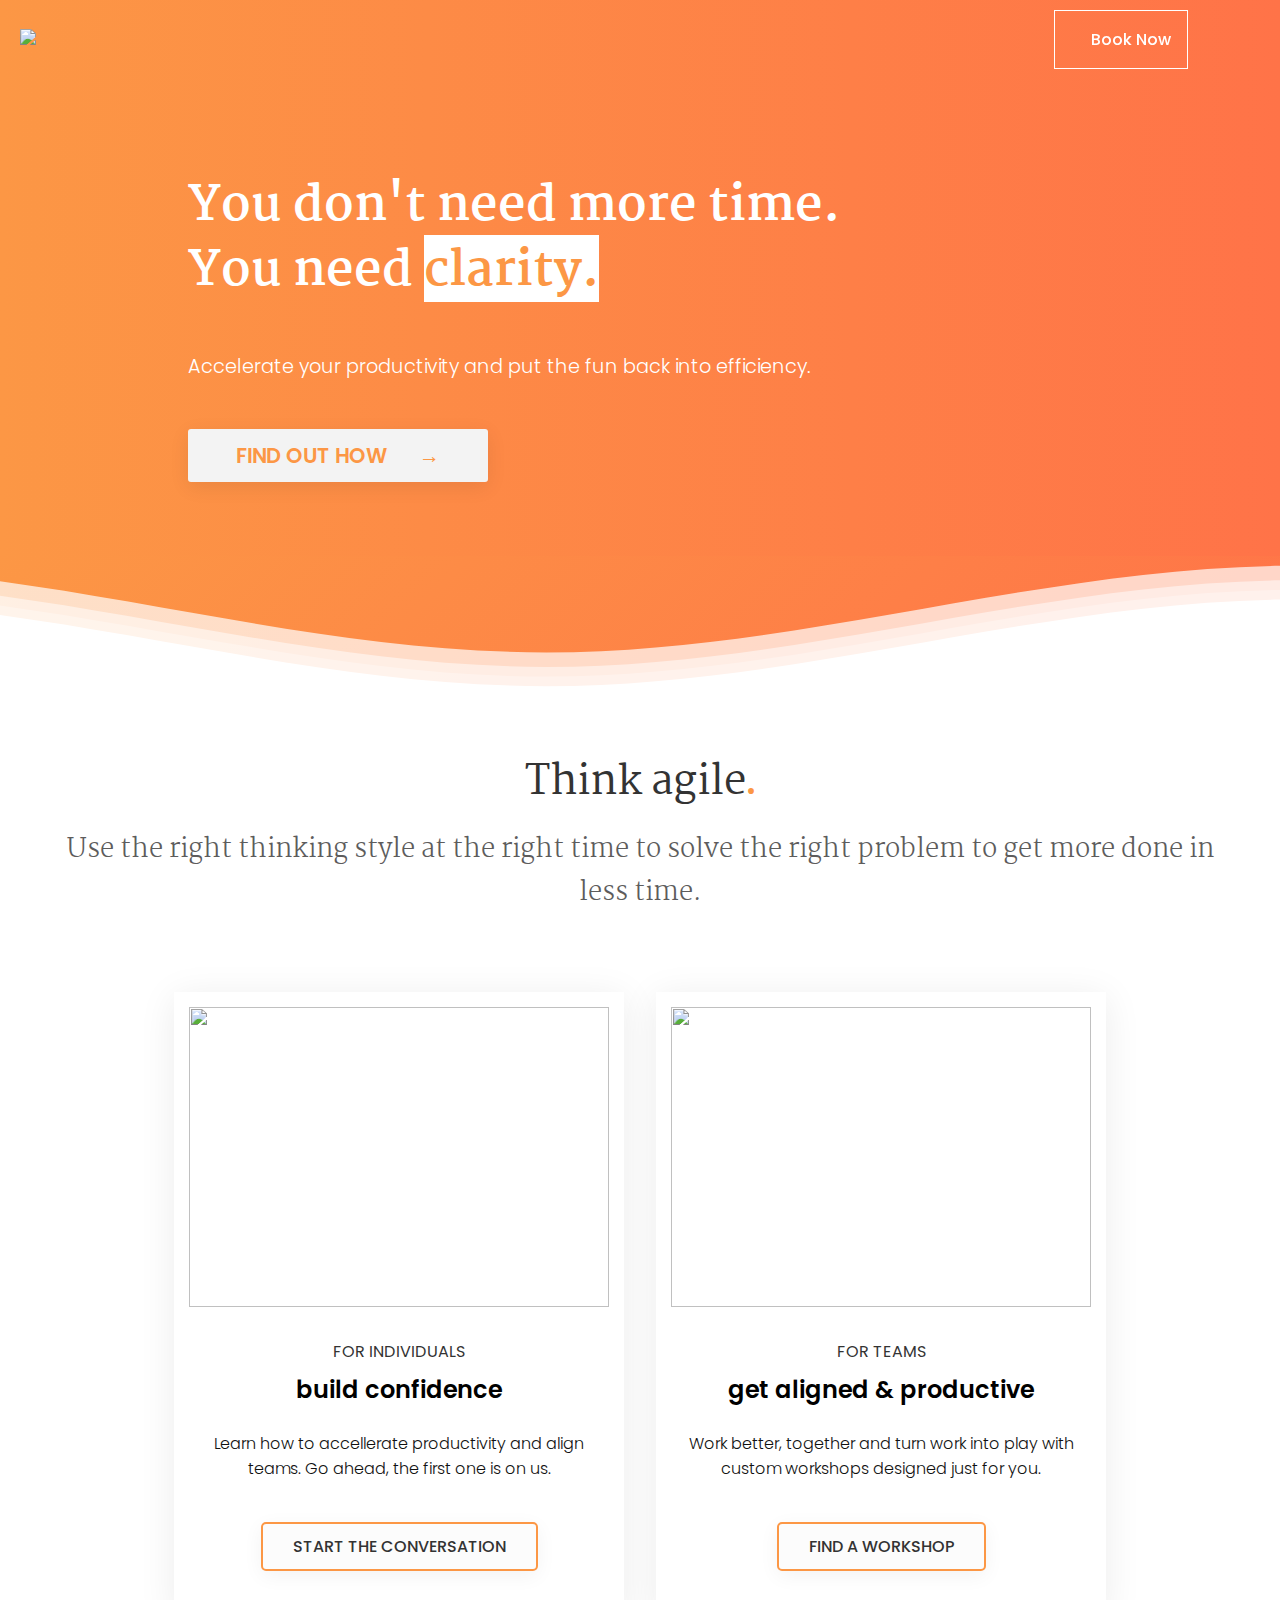
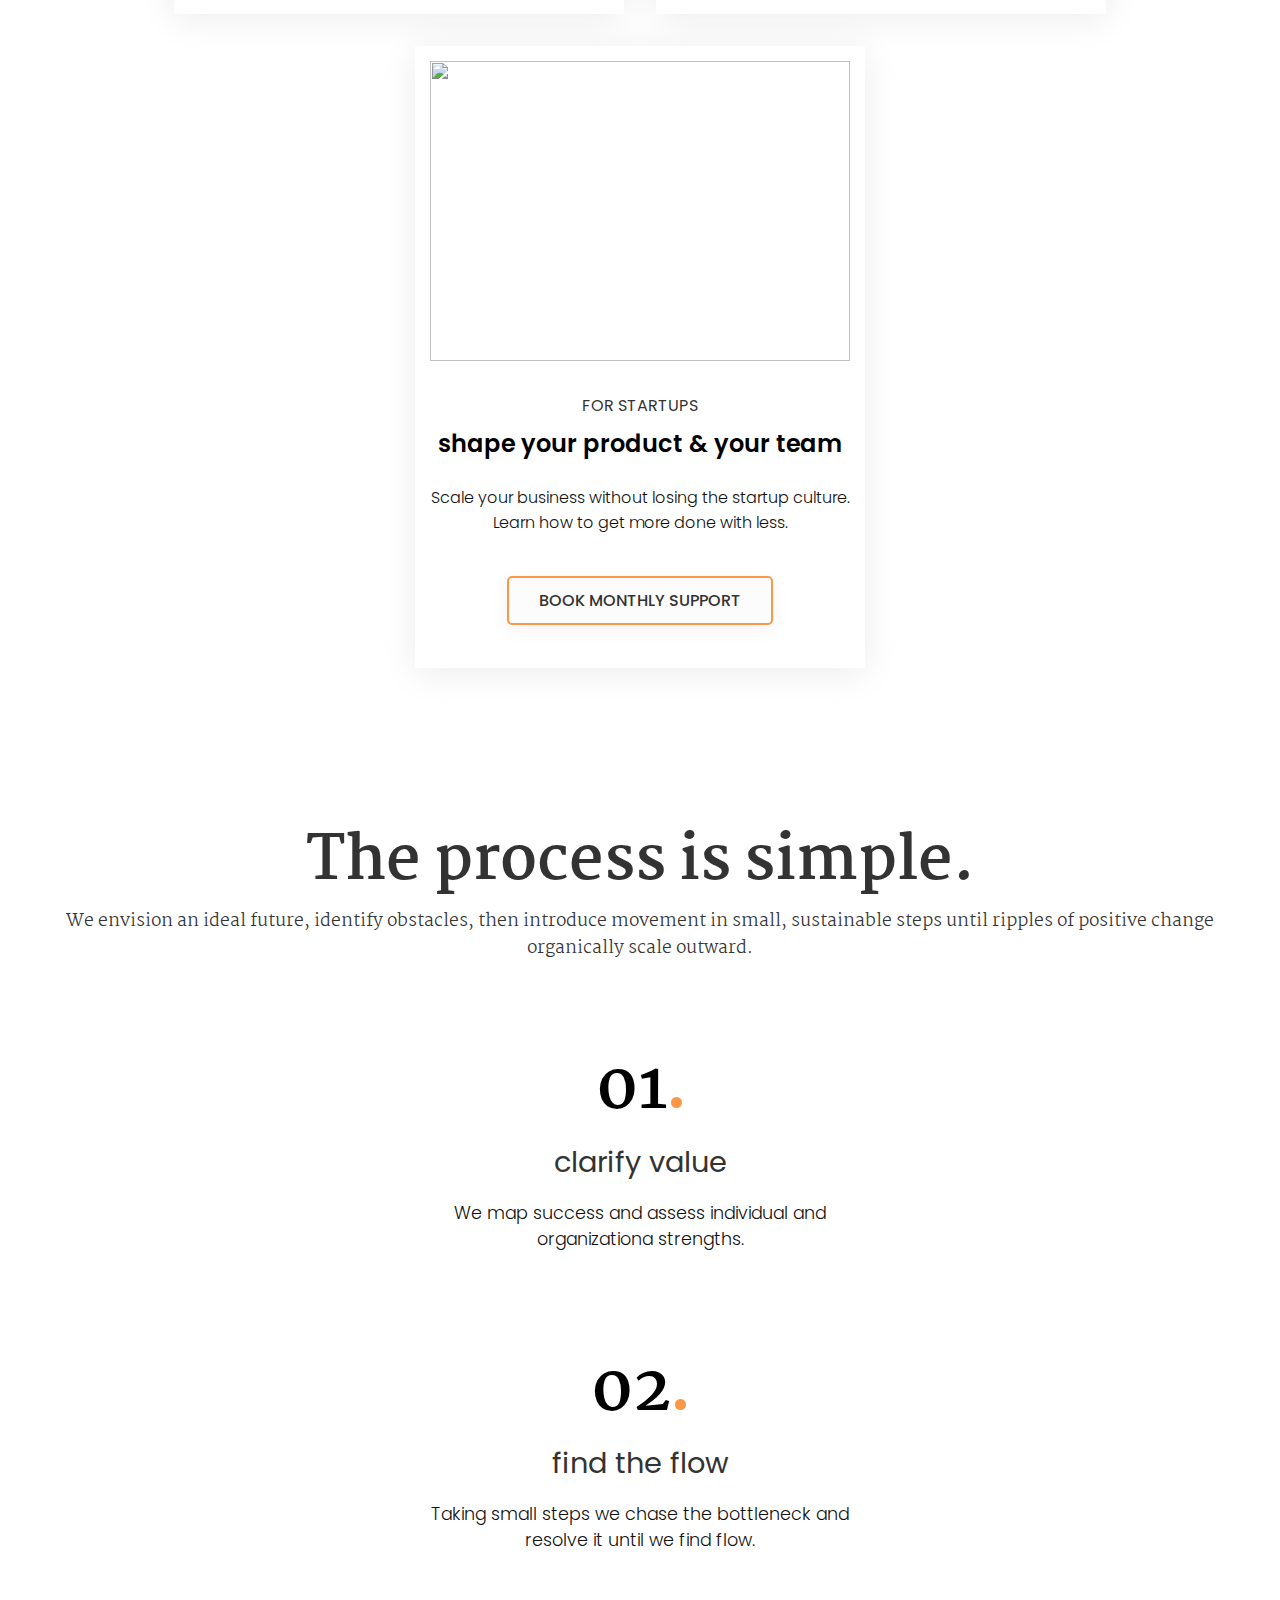
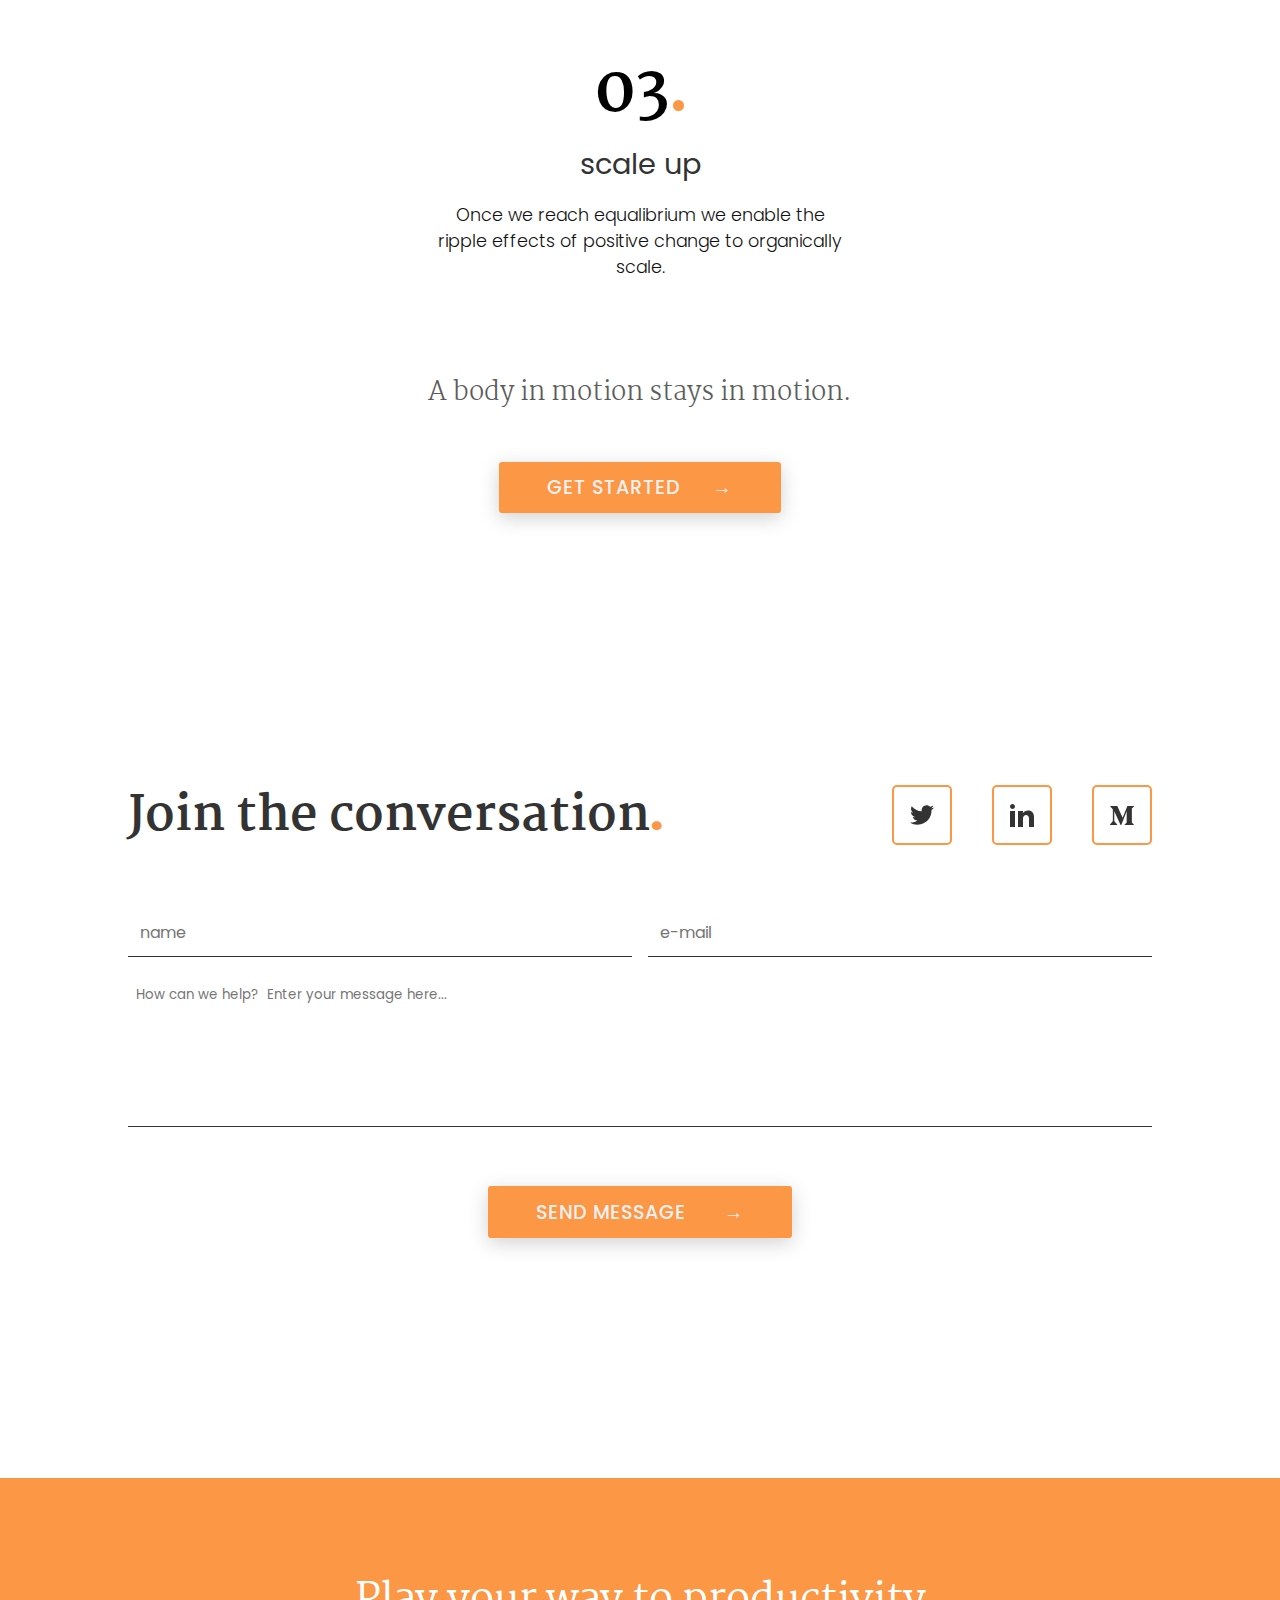
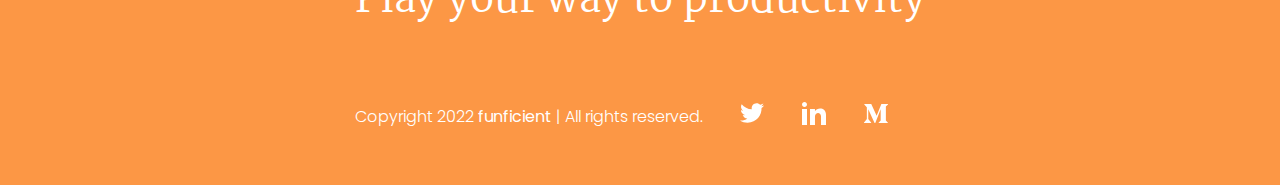
==== commit 1a6f0857: "Add files via upload" ====
--- a/index.html
+++ b/index.html
@@ -6,6 +6,7 @@
     <meta name="viewport" content="width=device-width, initial-scale=1.0">
     
     <title>fun-fi-cient | Play your way to productivity</title>
+    <link rel="icon" type="image/x-icon" href="assets/favicon.png">
 
     <style>
         @import url('https://fonts.googleapis.com/css2?family=Martel:wght@200;300;400;600;700;800&family=Poppins:wght@100;200;300;400;500;600;700;800;900&display=swap');
@@ -27,9 +28,7 @@
 
 <header>
 
-    <img src="assets/funficient-color-logo.png">
-
-    <div class="menuToggle" onclick="toggleMenu();"></div>
+    <a class="logo" href="index.html"><img src="assets/funficient-color-logo.png"></a>
 
     <ul class="navigation">
         <li><a href="index.html">Home</a></li>
@@ -39,8 +38,10 @@
         <li><a href="resources.html">Resources</a></li>
         <li><a href="#contact">Contact</a></li>
     </ul>
-
-
+    
+    <a href="https://funficient2021.setmore.com/" target="_blank" class="cta">Book Now</a>
+    
+    <div class="menuToggle" onclick="toggleMenu();"></div>
 </header>
 
 <!------------------------------------------------------------------- Wave Banner Section -------------------------------------------------------------->
@@ -50,8 +51,8 @@
 
     <div class="content flex">
 
-        <h2>You don't need more time.</h2>
-        <h2>You need <span></span></h2>
+        <h1>You don't need more time.</h1>
+        <h1>You need <span></span></h1>
         <p>Accelerate your productivity and put the fun back into efficiency. </p>
         <a href="services.html" class="main-button">Find Out How</a>
     </div>
@@ -85,28 +86,27 @@
             <h2 class="titleText">Think agile<span>.</span></h2>
             <p>Use the right thinking style at the right time to solve the right problem to get more done in less time. </p>      
                                     
-        </div>
-            
+        </div>  
 
         <div class="content">
-            <div class="box">
-                    <div class="imgBox">
-                        <img src="assets/bathtub.jpg">
-                    </div>
-
-                    <div class="text">
-                        <h3>for startups</h3>
-                        <p>Need help to shape your product?</p>
-                        <p>Want to scale your business without losing the startup culture? Get more done with less with a focused approach to end results.</p>
-                        <p>Sit back and relax while we help you find the flow.</p>
-                        <br>
-                        <a href="services.html#pricing" class="light-button">BOOK MONTH-TO-MONTH SUPPORT</a>
-                        
-
-                    </div>
-
-            </div>
-
+
+            <div class="box">
+                <div class="imgBox">
+                    <img src="assets/individual.jpg">
+                </div>
+
+                <div class="text">
+                    <h4>for individuals</h4>
+                    <h3>build confidence</h3>
+                    <p>
+                       Learn how to accellerate productivity and align teams.
+                       Go ahead, the first one is on us.</P>
+                    <br>
+                    <a href="https://funficient2021.setmore.com/" target="_blank" class="light-button">START THE CONVERSATION</a>
+                    
+                </div>
+
+        </div>
 
             <div class="box">
                     <div class="imgBox">
@@ -114,114 +114,98 @@
                     </div>
 
                     <div class="text">
-                        <h3>for teams</h3>
-                        <p>Work better, together. Integrate design, development and operations with team coaching.  </p>
-                        <p>Find the flow.  Then create space for productive play with a workshop or ongoing team coaching.
-                           Pick a free DIY workshop or order a custom one designed just for you.</P>
+                        <h4>for teams</h4>
+                        <h3>get aligned & productive</h3>
+                        
+                        <p>Work better, together and turn work into play with custom workshops designed just for you. </P>
                         <br>
                         <a href="workshops.html" class="light-button">FIND A WORKSHOP</a>
                         
                     </div>
 
             </div>
-
-
             
             <div class="box">
-                    <div class="imgBox">
-                        <img src="assets/individual.jpg">
-                    </div>
-
-                    <div class="text">
-                        <h3>for individuals</h3>
-                        <p>Want to build your confidence as a new Scrum Master or Product Owner? </p>
-                        <p>Learn how to accellerate productivity and engage teams for optimum results in a safe space.  </p>
-                        <P>Go ahead, the first one is on us.</P>
-                        <br>
-                        <a href="https://funficient2021.setmore.com/" target="_blank" class="light-button">START THE CONVERSATION</a>
-                        
-                    </div>
-
-            </div>
+                <div class="imgBox">
+                    <img src="assets/bathtub.jpg">
+                </div>
+
+                <div class="text">
+                    <h4>for startups</h4>
+                    <h3>shape your product & your team</h3>
+                    
+                    <p>Scale your business without losing the startup culture. Learn how to get more done with less.</p>
+
+                    <br>
+                    <a href="services.html#pricing" class="light-button">BOOK MONTHLY SUPPORT</a>
+                    
+                </div>
+
+        </div>
 
         </div>
       
     </div>
- </section>
-
-    <!------------------------------------------------------------------- Value proposition section -------------------------------------------------------------->
-
-    <section class="value" id="value">
-
-        <div class="container">
-
-            <div class="titleText">
-                <h2 class="section-text">The process is simple.</h2>
-                <p>We help you envision an ideal future 
-                    and obstacles preventing you from reaching your goals.
-                    <br>  Then we introduce movement in small, sustainable steps as catalyst for sustained positive change.</p>
+
+</section>
+
+<!------------------------------------------------------------------- Value proposition section -------------------------------------------------------------->
+
+<section class="value" id="value">
+
+    <div class="container">
+
+        <div class="titleText">
+            <h2 class="section-text">The process is simple.</h2>
+            <p> We envision an ideal future, 
+                identify obstacles, then introduce movement in small, 
+                sustainable steps until ripples of positive change organically scale outward.</p>
+        </div>
+              
+  
+        <div class="content wrap">
+            <div class="box">
+                    
+                <div class="text">
+                    <h1>01<span>.</span></h1><h3>clarify value</h3>
+                    <p> We map success and assess individual and organizationa strengths.</p>
+                                            
+                </div>
+
+            </div>
+
+            <div class="box">      
+
+                <div class="text">
+                    <h1>02<span>.</span></h1><h3>find the flow</h3>
+                    <p> Taking small steps we chase the bottleneck and resolve it until we find flow.</p>
+                        
+                </div>
+
+            </div>
+
+            <div class="box">
+                <div class="text">
+                    <h1>03<span>.</span></h1><h3>scale up</h3>
+                    <p>Once we reach equalibrium we enable the ripple effects of positive change to organically scale.</p>    
+                </div>
+
             </div>
 
             <div class="introText">
                 <p>A body in motion stays in motion. </p>
             </div> 
 
-                    
-  
-            <div class="content wrap">
-                <div class="box">
-                    
-                    <div class="text">
-                        <h2>01<span>.</span></h2><h3>clarify value</h3>
-                        <p>Every successful journey starts with the end in mind.</p>
-                        <br>
-                        <p> Map out success and assess individual and organizationa strengths.</p>
-                        <br>
-                        
-                    </div>
-
-                </div>
-
-                <div class="box">
-                    
-
-                    <div class="text">
-                        <h2>02<span>.</span></h2><h3>find the flow</h3>
-                        <p>A journey of a thousand miles starts with a single step.</p>
-                        <br>
-                        <p> We take small steps constantly chasing the bottleneck until we find flow.</p>
-                        <br>
-                        
-                    </div>
-
-                </div>
-
-                <div class="box">
-                    
-
-                    <div class="text">
-                        <h2>03<span>.</span></h2><h3>scale up</h3>
-                        <p>Once we reach a state of equalibrium, we enable the ripple effect of positive change.</p>
-                        <br>
-                        <p>Organically scale up for sustained growth.</p>
-                        <br>
-                        
-                    </div>
-
-                </div>
-
-                
-
-            </div>
-
-            <div class="container">
-
-                    <a href="https://funficient2021.setmore.com/" target="_blank" class="secondary-button">Get started</a>
-
-             </div>
-        </div>
-
-    </section>
+        </div>
+
+        <div class="container">
+
+            <a href="https://funficient2021.setmore.com/" target="_blank" class="secondary-button">Get started</a>
+
+        </div>
+    </div>
+
+</section>
 
 <!------------------------------------------------------------------- Contact form section -------------------------------------------------------------->
 <section class="contact" id="contact">
@@ -229,7 +213,7 @@
     <div class="container">
     
         <div class="conversation">
-            <h2 class="titleText">Join the conversation<span>.</span></h2>    
+            <div><h2>Join the conversation<span>.</span></h2>   </div> 
             <div class="social">
                 <a href="https://twitter.com/funficient" target="_blank"><svg class="fill" xmlns="http://www.w3.org/2000/svg" width="24" height="24"  viewBox="0 0 24 24"><path d="M24 4.557c-.883.392-1.832.656-2.828.775 1.017-.609 1.798-1.574 2.165-2.724-.951.564-2.005.974-3.127 1.195-.897-.957-2.178-1.555-3.594-1.555-3.179 0-5.515 2.966-4.797 6.045-4.091-.205-7.719-2.165-10.148-5.144-1.29 2.213-.669 5.108 1.523 6.574-.806-.026-1.566-.247-2.229-.616-.054 2.281 1.581 4.415 3.949 4.89-.693.188-1.452.232-2.224.084.626 1.956 2.444 3.379 4.6 3.419-2.07 1.623-4.678 2.348-7.29 2.04 2.179 1.397 4.768 2.212 7.548 2.212 9.142 0 14.307-7.721 13.995-14.646.962-.695 1.797-1.562 2.457-2.549z"/></svg></a>   
                 <a href="https://www.linkedin.com/in/kate-dames-509631171/" target="_blank"><svg class="fill" xmlns="http://www.w3.org/2000/svg" width="24" height="24"  viewBox="0 0 24 24"><path d="M4.98 3.5c0 1.381-1.11 2.5-2.48 2.5s-2.48-1.119-2.48-2.5c0-1.38 1.11-2.5 2.48-2.5s2.48 1.12 2.48 2.5zm.02 4.5h-5v16h5v-16zm7.982 0h-4.968v16h4.969v-8.399c0-4.67 6.029-5.052 6.029 0v8.399h4.988v-10.131c0-7.88-8.922-7.593-11.018-3.714v-2.155z"/></svg></a>
@@ -241,56 +225,56 @@
 
         <div class="form-container">
             
-        <form  class="form" id="form" action="https://formsubmit.co/fb6a7b8aa5477c50770549512f505741" method="POST" >
-            <div class="input col50">
-                <input
-                    type="text"
-                    name="name"
-                    id="name"
-                    class="form-control"
-                    placeholder="name"
-                    
-                />
+            <form  class="form" id="form" action="https://formsubmit.co/fb6a7b8aa5477c50770549512f505741" method="POST" >
+                <div class="input">
+                    <input
+                        type="text"
+                        name="name"
+                        id="name"
+                        class="form-input"
+                        placeholder="name"
+                        
+                    />
+                    
+                    <input
+                        type="email"
+                        name="email"
+                        id="email"
+                        class="form-input"
+                        placeholder="e-mail"
+                        required
+                    />
+
+                    <input type="hidden" name="_next" value="https://www.funficient.com/thanks.html">
+                    <input type="hidden" name="_subject" value="New form submission!">
+                    <input type="text" name="_honey" style="display:none">
+                    <input type="hidden" name="_captcha" value="false">
                 
-                <input
-                    type="email"
-                    name="email"
-                    id="email"
-                    class="form-control"
-                    placeholder="e-mail"
-                    required
-                />
-
-                <input type="hidden" name="_next" value="https://www.funficient.com/thanks.html">
-                <input type="hidden" name="_subject" value="New form submission!">
-                <input type="text" name="_honey" style="display:none">
-                <input type="hidden" name="_captcha" value="false">
-               
-
-            </div>
-        
-            <div class="textInput">
-                    
-                <textarea
-                    id="message"
-                    class="input-textarea"
-                    name="message"
-                    placeholder="How can we help?  Enter your message here..."
-                    required
-                    ></textarea>
-            </div>
-
-            <div>
+
+                </div>
+            
+                <div class="textInput">
+                        
+                    <textarea
+                        id="message"
+                        class="input-textarea"
+                        name="message"
+                        placeholder="How can we help?  Enter your message here..."
+                        required
+                        ></textarea>
+                </div>
+
+                <div>
+                    
+                    <button type="submit" id="submit" class="secondary-button"  action="https://formsubmit.co/fb6a7b8aa5477c50770549512f505741" method="POST">
+                        Send message
+                    </button>
+                </div>         
                 
-                <button type="submit" id="submit" class="secondary-button"  action="https://formsubmit.co/fb6a7b8aa5477c50770549512f505741" method="POST">
-                    Send message
-                </button>
-            </div>         
-            
-            
-        </form>
-        </div>
-    
+                
+            </form>
+        </div>
+    </div>
 </section>
 
 <!------------------------------------------------------------------- Footer section -------------------------------------------------------------->
@@ -306,7 +290,7 @@
 
             <div class="copyrightText">
                 <p>
-                    Copyright 2021 <strong>funficient</strong>  |  All rights reserved.
+                    Copyright 2022 <strong>funficient</strong>  |  All rights reserved.
                 </p>
             </div>
 
--- a/style.css
+++ b/style.css
@@ -22,9 +22,41 @@
   scroll-behavior: smooth;
 }
 
+h1 {
+  font-family: "Martel", sans-serif;
+  font-size: 4em;
+  line-height: 1.3em;
+}
+
+h2 {
+  font-family: "Martel", sans-serif;
+}
+
+h3 {
+  font-family: "Poppins", sans-serif;
+  font-weight: 600;
+  font-size: 1.5rem;
+  margin: 0.5rem 0;
+}
+
+h4 {
+  font-family: "Poppins", sans-serif;
+  font-weight: 400;
+  text-transform: uppercase;
+}
+
 p {
   font-weight: 300;
   color: #111;
+}
+
+li,
+a,
+button {
+  font-family: "Poppins", sans-serif;
+  color: #fff;
+  font-weight: 500;
+  text-decoration: none;
 }
 
 section {
@@ -38,10 +70,10 @@
   top: 0;
   left: 0;
   width: 100vw;
-  padding: 40px 100px;
+  padding: 40px 10%;
   z-index: 10000;
   display: flex;
-  justify-content: space-between;
+  justify-content: flex-end;
   align-items: center;
   transition: 0.5s;
   overflow: hidden;
@@ -53,6 +85,11 @@
   transition: 0.5s;
 }
 
+.logo {
+  cursor: pointer;
+  margin-right: auto;
+}
+
 header .navigation {
   position: relative;
   display: flex;
@@ -60,7 +97,7 @@
 
 header .navigation li {
   list-style: none;
-  margin-left: 30px;
+  margin-left: 1.3em;
 }
 
 header .navigation li a {
@@ -68,12 +105,38 @@
   color: white;
   font-weight: 500;
   padding: 1rem 1rem;
+  transition: all 0.3s ease 0s;
 }
 
 header .navigation li a:hover {
   color: #fc9745;
   background-color: #f1f1f1;
-  opacity: 0.8;
+  opacity: 0.9;
+}
+
+.cta {
+  border: 1px solid #fff;
+  padding: 1rem 1rem;
+  transition: all 0.5s ease 0s;
+  margin-left: 20px;
+}
+
+.cta::before {
+  font-family: "Font Awesome 5 Free";
+  font-weight: 400;
+  content: "\f073";
+  display: inline-block;
+  margin-right: 0.5rem;
+
+  font-style: normal;
+  font-variant: normal;
+  text-rendering: auto;
+  -webkit-font-smoothing: antialiased;
+}
+
+.cta:hover {
+  background: #fff;
+  color: #111;
 }
 
 header.sticky {
@@ -98,6 +161,11 @@
   color: #fff;
   background-color: #333;
   opacity: 1;
+}
+
+header.sticky .cta {
+  color: #111;
+  border: 1px solid #111;
 }
 
 /*  -------------------------------------------------  Global Section --------------------------------------------------------------------------*/
@@ -155,13 +223,17 @@
   font-weight: 500;
   transition: 0.5s;
 }
-
-/*  -------------------------------------------------  Home Page Wave Hero Section --------------------------------------------------------------------------*/
+.main-button:active,
+.secondary-button:active,
+.light-button:active {
+  transform: scale(0.95);
+}
+/*  -------------------------------------------------   Wave Hero Section --------------------------------------------------------------------------*/
 
 .banner {
   position: relative;
   width: 100vw;
-  min-height: 70vh;
+  min-height: 50vh;
   display: flex;
   flex-direction: column;
   justify-content: center;
@@ -171,23 +243,21 @@
 
 .banner .content {
   max-width: 1000px;
-  text-align: center;
-  margin-top: 10%;
-}
-
-.banner .content h2 {
-  font-family: "Poppins", sans-serif;
-  font-size: 4em;
-  color: white;
+  margin: 10% 0 2% 0;
+}
+
+.banner .content h1 {
+  color: #fff;
   text-align: left;
 }
 
-.banner .content h2 span {
+.banner .content h1 span {
   color: var(--orange);
   background-color: #fff;
 }
 
-.banner .content h2 span::before {
+.banner .content h1 span::before {
+  font-family: "Martel", sans-serif;
   content: " clarity. ";
   animation: animate infinite 8s;
 }
@@ -214,9 +284,9 @@
 }
 
 .banner .content p {
-  font-size: 1.5em;
-  color: white;
-  margin-top: 50px;
+  font-size: 1.3em;
+  color: #fff;
+  margin-top: 2.5em;
   text-align: left;
 }
 
@@ -225,8 +295,6 @@
   display: flex;
   flex-direction: column;
   justify-content: center;
-  height: 60vh;
-
   width: 100%;
   margin: 0;
   padding: 0;
@@ -234,6 +302,7 @@
 
 .wave-container {
   position: relative;
+  bottom: 0;
 
   background: linear-gradient(
     135deg,
@@ -241,7 +310,6 @@
     rgba(255, 115, 72, 1) 100%
   );
   color: white;
-  height: 15vh;
   width: 100%;
 }
 
@@ -251,7 +319,7 @@
   height: 15vh;
   margin-bottom: -7px; /*Fix for safari gap*/
   min-height: 100px;
-  max-height: 150px;
+  /*max-height: 150px;*/
 }
 
 /* Animation */
@@ -285,91 +353,54 @@
   }
 }
 
-/*Shrinking for mobile*/
-@media (max-width: 768px) {
-  .waves {
-    height: 40px;
-    min-height: 10px;
-  }
-
-  .content {
-    height: 70vh;
-  }
-}
-
 /*-- Intro Text Section --*/
 
-.cards {
+.container {
+  position: relative;
+  display: flex;
+  flex-direction: column;
+  flex-wrap: wrap;
+  justify-content: space-evenly;
   margin: 0;
   padding: 0;
-}
-
-.container {
-  position: relative;
+  align-content: center;
+  text-align: center;
+}
+
+.introText {
   width: 100vw;
-  display: flex;
-  flex-wrap: wrap;
-  justify-content: space-evenly;
-}
-
-.introText {
-  margin: 0;
-  width: 100vw;
-  margin-top: 135px;
-  margin-bottom: 150px;
-  margin-left: 250px;
-
-  overflow: hidden;
+  margin: 3% 0 5% 0;
 }
 
 .titleText {
-  font-family: "Martel", serif;
-  color: #111;
-  font-size: 2em;
-}
-
-.titleText.thin {
-  font-weight: 400;
-  line-height: 1.2em;
-}
-
-.introText .titleText {
-  font-family: "Martel", serif;
   color: #333;
-  font-size: 2.2em;
+  font-size: 3rem;
 }
 
 .introText .titleText span {
-  font-family: "Martel", serif;
   color: var(--orange);
-  font-size: 2em;
+  font-size: 3rem;
 }
 
 .introText p {
   font-family: "Martel", serif;
-  font-size: 1.8em;
+  font-size: 1.6rem;
   color: var(--darkGray);
-}
-
-.cards .introText {
-  max-width: 100vw;
-}
-
-.cards .introText p {
-  margin-bottom: 8rem;
-}
+  margin: 0 2.5rem;
+}
+
+/*------------------------------------- Home page cards with audience -------------------------*/
 
 .cards .content {
   display: flex;
+  flex-direction: row;
+  flex-wrap: wrap;
   justify-content: center;
-  flex-direction: row-reverse;
-  flex-wrap: wrap;
-  margin-top: -80px;
 }
 
 .cards .content .box {
-  width: 450px;
-  margin: 20px;
+  max-width: 450px;
+  margin: 1rem;
   border: 15px solid #fff;
   box-shadow: 0 5px 35px rgba(0, 0, 0, 0.08);
 }
@@ -377,7 +408,7 @@
 .cards .content .box .imgBox {
   position: relative;
   width: 100%;
-  height: 400px;
+  height: 300px;
 }
 
 .cards .content .box .imgBox img {
@@ -390,19 +421,16 @@
 }
 
 .cards .content .box .text {
-  padding: 15px 0 5px 0;
-  text-align: center;
-}
-
-.cards .content .box .text h3 {
-  margin-top: 20px;
-  font-weight: 600;
-  font-size: 1.5em;
+  padding: 2rem 0 0.5rem 0;
+  text-align: center;
+}
+
+.cards .content .box .text h4 {
+  color: #333;
 }
 
 .cards .content .box .text p {
-  font-weight: 300;
-  padding: 15px 5px;
+  padding: 1rem 0;
 }
 
 .cards .light-button {
@@ -413,7 +441,7 @@
 /*-- To refactor --*/
 
 .secondary-button {
-  font-size: 1.2em;
+  font-size: 1.2rem;
   text-transform: uppercase;
   font-weight: 500;
   letter-spacing: 1px;
@@ -438,35 +466,11 @@
 }
 
 .secondary-button:hover {
-  background-color: #ff7348;
+  background-color: #333;
   color: #fff;
   font-weight: 600;
-  box-shadow: 0 5px 20px rgba(0, 0, 0, 0.5);
-  text-shadow: 0 3px 5px rgba(0, 0, 0, 0.05);
-}
-
-/*  Obsolete stuff
-
-.row {
-  position: relative;
-  width: 100%;
-  display: flex;
-  justify-content: space-between;
-}
-
-.row .col50 {
-  position: relative;
-  width: 48%;
-}
-
-
-.introText .row {
-  flex-direction: column;
-  width: 100vw;
-  overflow: hidden;
-}
-
---*/
+  box-shadow: 0 5px 20px rgba(0, 0, 0, 0.3);
+}
 
 .center {
   text-align: center;
@@ -501,27 +505,27 @@
   flex-wrap: wrap;
 }
 
-/* --------------------------------------------------------------------------------------------------------------------------------------------------------*/
+/* ------------------------------------------ Benefits and value proposition --------------------------------------------------------------------------------------------------------------*/
 
 .value {
   margin: 0;
   padding: 0;
-}
-
-.value .container {
-  display: flex;
   flex-direction: column;
 }
 
 .value .section-text {
   font-family: "Martel", serif;
-  margin-top: 10rem;
+  margin-top: 8rem;
   text-align: center;
 }
 
 .value .container .titleText p {
-  font-size: 1.3rem;
-  padding: 0 3rem;
+  display: inline-block;
+  margin: auto;
+  font-family: "Martel", sans-serif;
+  color: #333;
+  font-size: 1.5rem;
+  padding: 0 15rem;
   text-align: center;
 }
 
@@ -548,28 +552,40 @@
 }
 
 .value .content .box .text {
-  padding: 15px 0 5px;
+  padding: 1rem 0 0.5rem;
 }
 
 .value .content .box .text h2 {
   color: #333;
-  font-size: 3em;
+  font-size: 3rem;
   font-weight: 500;
 }
 
-.value .content .box .text h2 span {
+.value .content .box .text h1 span {
   color: #fc9745;
-  font-weight: 900;
+  font-weight: 600;
 }
 
 .value .content .box .text h3 {
   font-weight: 400;
   font-size: 1.8rem;
+  color: #333;
   margin-bottom: 1rem;
+}
+
+.value .content .box .text p {
+  font-size: 1.1rem;
 }
 
 .value .secondary-button {
   margin: auto;
+}
+
+.value .content {
+  display: flex;
+  justify-content: center;
+  flex-direction: row;
+  flex-wrap: wrap;
 }
 
 /* ---------------------------------------------------------------  Contact form -------------------------------------------------------------------*/
@@ -581,84 +597,35 @@
 }
 
 .contact .container {
-  margin-top: 150px;
+  padding-top: 15rem;
   flex-direction: column;
   align-content: center;
 }
 
-.form {
-  align-self: flex-start;
-  width: 80vw;
-  padding-top: 70px;
-  padding-bottom: 100px;
-}
-
-.form-container .btn {
-  align-self: center;
-}
-
-.contact .inputBox {
-  position: relative;
-  width: 100%;
-  margin-bottom: 20px;
-  outline: none;
-}
-
-.contact .inputBox input,
-.contact .inputBox textarea {
-  width: 100%;
-
-  padding: 10px;
-
-  outline: none;
-  background-color: #fff;
-  font-size: 16px;
-  font-weight: 300;
-  resize: none;
-}
-
-.contact .inputBox input[type="submit"] {
-  font-size: 1em;
-  color: var(--darkGray);
-
-  font-weight: 500;
-  display: inline-block;
-  text-transform: uppercase;
-  text-decoration: none;
-  letter-spacing: 2px;
-  transition: 0.5s;
-  max-width: 100px;
-  border: none;
-  cursor: pointer;
-}
-
-.contact .titleText h2 {
-  font-size: 4rem;
-}
-
-.titleText span {
-  font-family: "Martel", serif;
-  color: var(--orange);
-}
-
 .conversation {
   display: flex;
-  width: 80vw;
+  max-width: 80vw;
   justify-content: space-between;
-}
-
+  align-items: center;
+}
+
+.contact .conversation h2 {
+  font-size: 3rem;
+  line-height: 3rem;
+  color: #333;
+  margin-top: 2rem;
+}
+
+.contact .conversation h2 span {
+  color: #fc9745;
+}
 .conversation a {
   display: flex;
-
-  text-align: center;
-  align-items: center;
-  align-items: flex-end;
-  justify-items: flex-end;
-  padding: 20px;
-  margin-left: 30px;
-
+  flex-direction: row;
+  padding: 1rem;
+  margin-left: 2rem;
   border-radius: 5px;
-  border: 3px solid rgb(252, 151, 69, 0.8);
+  border: 2px solid rgb(252, 151, 69);
 }
 
 .conversation a:hover {
@@ -666,175 +633,118 @@
   color: #f1f1f1;
 }
 
+.conversation a:hover > svg {
+  fill: #fff;
+}
+
 .social {
   display: flex;
   align-items: flex-start;
+  gap: 0.5rem;
+  margin-top: 2rem;
 }
 
 .fill {
   fill: #333;
 }
 
-.fill:hover {
-  fill: #f1f1f1;
+.form-container {
+  padding: 2rem 0rem;
+}
+
+.form {
+  align-self: center;
+  width: 80vw;
+  padding-top: 2rem;
+  padding-bottom: 10rem;
+  margin-bottom: 3rem;
 }
 
 .input {
   margin: 0 auto 1.25rem auto;
-  padding: 0.25rem;
-  display: flex;
-}
-
-.form-control {
-  display: block;
+  display: flex;
+  flex-direction: row;
+}
+
+.textInput {
+  min-height: 120px;
+  width: 100%;
+  resize: none;
+  margin: 0;
+  padding: 0;
+}
+
+.form-input {
+  display: flex;
+  justify-content: space-between;
   width: 100%;
   height: 3rem;
-
   color: #949494;
-
+  padding: 0.375rem 0.75rem;
   background-clip: padding-box;
   border-style: hidden;
-  font-size: 1em;
+  font-size: 1rem;
   border-bottom: 1px solid #333;
-
   transition: border-color 0.15s ease-in-out, box-shadow 0.15s ease-in-out;
 }
 
-.form-control:nth-last-child(odd) {
-  margin-left: 25px;
-}
-
-.form-control:focus {
+.form-input:nth-last-child(odd) {
+  margin-left: 1rem;
+}
+
+.form-input:focus {
   outline: 0;
   box-shadow: 2px rgba(207, 207, 207, 0.5);
   background-color: #f1f1f1;
+  color: #333;
   padding: 0.375rem 0.75rem;
   border-bottom: 1px solid #fc9745;
-}
-
-.input-radio,
-.input-checkbox {
-  display: inline-block;
-  margin-right: 0.75rem;
-  min-height: 1.5rem;
-  min-width: 1.5rem;
 }
 
 .input-textarea {
   min-height: 150px;
   width: 100%;
-  padding: 5px;
-
+  margin: 0 auto 1.25rem auto;
   resize: none;
-}
-
-.input-textarea:focus {
-  padding: 0.625rem;
-  border-bottom: 1px solid #fc9745;
-}
-
-.contact .textInput {
-  min-height: 120px;
-  width: 100%;
-
-  resize: none;
-}
-
-.input .col50 .form-control {
-  display: flex;
-  justify-content: space-between;
-}
-
-.contact .inputBox .input-textarea {
-  width: 90%;
-  padding: 10px;
+  border: none;
   outline: none;
-  background-color: #fff;
-  font-size: 16px;
-  font-weight: 300;
-  resize: none;
-}
-
-.input-textarea {
-  border: none;
+  padding: 0.5rem;
   color: #949494;
   border-bottom: 1px solid #333;
 }
 
 .input-textarea:focus {
+  border-bottom: 1px solid #fc9745;
+  color: #333;
   outline: 0;
   box-shadow: 2px rgba(207, 207, 207, 0.5);
   background-color: #f1f1f1;
 }
 
-.contact .form .btn {
-  display: flex;
-  background-color: #fff;
-  cursor: pointer;
-  margin-top: 50px;
-  align-items: center;
-  align-self: center;
-}
-
-.contact .form .btn:hover {
-  display: flex;
-  background-color: #fc9745;
-  color: #fff;
-}
-
-.submit {
-  display: flex;
-  align-content: center;
-  background-color: #fff;
-  padding: 20px 30px;
-  border-radius: 5px;
-  border: 3px solid #fc9745;
-  font-size: 1rem;
-  letter-spacing: 1px;
-  cursor: pointer;
-  margin-top: 30px;
-}
-
-.submit:hover {
-  background-color: #fc9745;
-  color: #333;
-}
-
-.form {
-  margin-bottom: 50px;
-}
-
-.form .right {
-  display: flex;
-  align-self: flex-end;
-}
-
-.bmc-btn {
-  align-self: right;
-}
-
 .contact button {
   border: none;
-  margin-top: 5rem;
   cursor: pointer;
 }
 /* ------------------------------------------------------  Footer setion ------------------------------------------------*/
 
-.footer .container {
-  flex-direction: column;
-  margin-top: 30px;
-  max-width: 99vw;
-}
 .footer {
   background-color: var(--orange);
-  padding: 50px;
+  padding: 3rem;
+  text-align: left;
+}
+
+.footer .container {
+  justify-content: space-between;
+  margin-top: 30px;
+  max-width: 100vw;
+  text-align: left;
 }
 
 .footer .titleText {
-  font-family: "Poppins", sans-serif;
   font-weight: 400;
   padding: 15px 0px 50px 0px;
-  max-width: 90vw;
+  max-width: 80vw;
+  text-align: left;
 }
 
 .white {
@@ -842,7 +752,7 @@
 }
 
 .copyrightText {
-  padding: 8px 0px;
+  padding: 0;
   display: flex;
 
   text-align: left;
@@ -857,6 +767,7 @@
 footer .social {
   position: relative;
   display: flex;
+  margin-top: 0;
 }
 
 footer .social li {
@@ -876,571 +787,25 @@
   max-width: 95vw;
 }
 
-/*------------------------------------------------------- Mobile responsive ---------------------------------------------*/
-@media (max-width: 1050px) {
-  header,
-  header.sticky {
-    position: fixed;
-    padding: 10px 20px;
-    width: 100vw;
-  }
-
-  header .navigation,
-  .wave-container {
-    display: none;
-  }
-
-  header .navigation.active {
-    width: 100%;
-    height: calc(100% - 75px);
-    position: fixed;
-    top: 75px;
-    left: 0;
-    display: flex;
-    justify-content: center;
-    align-items: center;
-    flex-direction: column;
-    background: rgba(241, 241, 241, 0.9);
-  }
-
-  header .navigation.active li {
-    margin-left: 0;
-    color: black;
-    font-size: 1.6em;
-    line-height: 1.9em;
-    font-weight: 700;
-  }
-
-  header .navigation.active a {
-    color: black;
-  }
-
-  header .navigation.active a:hover {
-    color: #fc9745;
-    background: none;
-  }
-  .menuToggle {
-    position: relative;
-    width: 40px;
-    height: 40px;
-    background: url(/assets/menu.svg);
-    background-size: 30px;
-    background-repeat: no-repeat;
-    background-position: center;
-    cursor: pointer;
-  }
-
-  .menuToggle.active {
-    background: url(/assets/close-black.svg);
-    filter: invert(1);
-    background-size: 30px;
-    background-repeat: no-repeat;
-    background-position: center;
-  }
-
-  header.sticky .menuToggle {
-    filter: invert(1);
-  }
-
-  section {
-    padding: 20px;
-  }
-
-  .banner {
-    margin: 0;
-    padding: 0;
-  }
-  .banner .content {
-    max-width: 1000px;
-    text-align: center;
-    margin-top: 5%;
-    padding: 3rem;
-  }
-
-  .banner .content h2 {
-    font-size: 3rem;
-  }
-
-  .banner .content p {
-    font-size: 1.2em;
-  }
-
-  .cards .content .box .imgBox {
-    height: 350px;
-  }
-
-  .title {
-    text-align: center;
-  }
-
-  .titleText {
-    font-size: 1.8em;
-    line-height: 1.5em;
-    margin-bottom: 15px;
-    font-weight: 300;
-  }
-
-  .value .container .titleText p {
-    font-size: 1.1rem;
-    line-height: 1.7rem;
-    padding: 1rem 2rem;
-  }
-
-  .testimonial .content .box {
-    margin: 10px;
-    padding: 20px;
-  }
-
-  .contactForm {
-    padding: 35px 40px;
-    margin-top: 20px;
-    margin-bottom: 30px;
-  }
-
-  /* Resources responsive area --*/
-
-  .resources .resource-container {
-    display: inline-block;
-    row-gap: 0.5rem;
-    margin: 3rem;
-  }
-
-  .resources .resource-container > div {
-    height: 400px;
-    padding: 1rem;
-  }
-
-  .resource-container > div h2 {
-    font-size: 1.5rem;
-    line-height: 2rem;
-  }
-
-  .resource-container > div h4 {
-    font-size: 0.8rem;
-    text-transform: uppercase;
-    font-weight: 300;
-  }
-
-  .resource-container > div p {
-    font-size: 0.8rem;
-  }
-
-  .resources .main-button {
-    font-size: 1.1rem;
-    padding: 1rem 2rem;
-  }
-}
-
-/*-- Responsive for small Android phone ---*/
-
-@media (max-width: 450px) {
-  header img {
-    max-width: 75px;
-  }
-
-  .content h2 {
-    padding-top: 20px;
-  }
-
-  .main-button {
-    padding: 0.7rem 0.7rem;
-    max-width: 100%;
-  }
-
-  .introText {
-    margin: 100px 25px 100px 25px;
-  }
-
-  .cards .introText h2 {
-    margin-bottom: 30px;
-  }
-
-  .cards .introText p {
-    font-size: 1.3rem;
-  }
-
-  .content {
-    width: 100vw;
-  }
-
-  .cards .content .box {
-    margin: 0;
-  }
-
-  .cards .content .box .imgBox {
-    height: 250px;
-  }
-
-  .value .section-text {
-    margin-top: 5rem;
-    line-height: 2.8rem;
-  }
-
-  .value .content .box {
-    text-align: center;
-  }
-
-  .contact .container {
-    align-content: left;
-  }
-
-  .contact .conversation {
-    display: flex;
-    flex-direction: column;
-    text-align: center;
-    font-size: 1.5rem;
-  }
-
-  .social {
-    margin-top: 30px;
-  }
-
-  .input {
-    display: inline-block;
-    padding: 0;
-    margin: 0;
-    width: 100%;
-  }
-
-  #email {
-    padding: 0;
-    margin: 0;
-    width: 100%;
-    margin: 25px 0px;
-  }
-
-  .input-textarea {
-    min-height: 250px;
-  }
-
-  .secondary-button {
-    padding: 15px 25px;
-    min-width: 80%;
-  }
-
-  .footer {
-    padding: 15px;
-  }
-
-  .footerRow {
-    flex-direction: column-reverse;
-  }
-
-  .textContainer .container .introText h3 {
-    margin-top: none;
-    font-size: 1.1rem;
-  }
-
-  .pricing {
-    padding: 0.5rem;
-  }
-
-  .pricing-plan-container {
-    display: flex;
-    flex-direction: column;
-    gap: 2rem;
-    padding: 0;
-  }
-
-  section .pricing-plan {
-    width: 100%;
-    margin: 1rem 0.5rem;
-    padding: 0;
-  }
-
-  .pricing-plan__header {
-    width: 100%;
-    margin: 0;
-  }
-
-  section .pricing-plan .pricing-plan__highlighted {
-    margin-top: 2rem;
-    transform: scale(1);
-  }
-}
-
-/*--*/
-
-@media (max-width: 750px) {
-  header,
-  header.sticky {
-    position: fixed;
-    padding: 10px 20px;
-    width: 100vw;
-    overflow: hidden;
-  }
-
-  header .navigation,
-  .wave-container {
-    display: none;
-  }
-
-  header .navigation.active {
-    width: 100%;
-    height: calc(100% - 75px);
-    position: fixed;
-    top: 75px;
-    left: 0;
-    display: flex;
-    justify-content: center;
-    align-items: center;
-    flex-direction: column;
-    background: rgba(241, 241, 241, 0.9);
-  }
-
-  header .navigation.active li {
-    margin-left: 0;
-    color: black;
-    font-size: 1.6em;
-    line-height: 1.9em;
-    font-weight: 700;
-  }
-
-  header .navigation.active a {
-    color: black;
-  }
-
-  header .navigation.active a:hover {
-    color: #fc9745;
-    background: none;
-  }
-  .menuToggle {
-    position: relative;
-    width: 40px;
-    height: 40px;
-    background: url(/assets/menu.svg);
-    background-size: 30px;
-    background-repeat: no-repeat;
-    background-position: center;
-    cursor: pointer;
-  }
-
-  .menuToggle.active {
-    background: url(/assets/close-black.svg);
-    filter: invert(1);
-    background-size: 30px;
-    background-repeat: no-repeat;
-    background-position: center;
-  }
-
-  header.sticky .menuToggle {
-    filter: invert(1);
-  }
-
-  section {
-    padding: 20px;
-  }
-
-  .banner {
-    margin: 0;
-    padding: 0;
-  }
-  .banner .content {
-    max-width: 1000px;
-    text-align: center;
-    margin-top: 5%;
-    padding: 3rem;
-  }
-
-  .banner .content h2 {
-    font-size: 2.2em;
-  }
-
-  .banner .content p {
-    font-size: 1.2em;
-  }
-
-  .cards .content .box .imgBox {
-    height: 300px;
-  }
-
-  .content {
-    height: 100%;
-  }
-  .title {
-    text-align: center;
-  }
-
-  .titleText {
-    font-size: 1.5em;
-    line-height: 1.3em;
-    margin-bottom: 15px;
-    font-weight: 300;
-  }
-
-  .value .container .titleText p {
-    font-size: 1.1rem;
-    line-height: 1.7rem;
-    padding: 1rem 2rem;
-  }
-
-  .testimonial .content .box {
-    margin: 10px;
-    padding: 20px;
-  }
-
-  .contactForm {
-    padding: 35px 40px;
-    margin-top: 20px;
-    margin-bottom: 30px;
-  }
-}
-
-@media (max-width: 1500px) {
-  section .pricing-plan {
-    width: 30%;
-    line-height: 1.3;
-    margin: 0.5rem;
-  }
-}
-
-@media (max-width: 1000px) {
-  section .pricing-plan {
-    width: 80%;
-    display: inline-block;
-    float: left;
-
-    margin: 0rem;
-  }
-}
-
-/*------------------------------------------------------- Fonts  ---------------------------------------------
-font-family: "Asap", sans-serif;
-
-font-family: "Asap Condensed", sans-serif;
-
-font-family: "Oleo Script", cursive;
-
-font-family: "Oleo Script Swash Caps", cursive;
-
-
 /* --------------------------------------------------- Services | Big Container ---------------------------------------------------------------------------------*/
 
-.cards .container .content .text h4 {
+#services .container .introText {
+  display: block;
+  width: 80vw;
+  align-items: center;
+  text-align: center;
+}
+
+#services .container .introText p,
+.user-journey p {
+  font-family: "Poppins", serif;
+  font-size: 1.4rem;
   font-weight: 300;
-  padding-top: 1rem;
-  text-transform: uppercase;
-}
-
-.textContainer .container .introText {
-  display: block;
-  width: 100vw;
-  align-items: center;
-  text-align: center;
-}
-
-.textContainer .container .introText h3 {
-  margin-top: 3rem;
-  font-size: 1.4rem;
-  font-weight: 200;
-}
-
-.textContainer .container .introText h3.fancy {
-  margin-top: 4rem;
-  font-size: 1.5rem;
-  font-weight: 300;
-  font-family: "Martel", serif;
-
   color: #333;
 }
 
-.red {
-  background: rgb(137, 13, 21);
-  background: linear-gradient(
-    40deg,
-    rgba(137, 13, 21, 1) 0%,
-    rgba(187, 6, 28, 1) 79%,
-    rgba(212, 3, 32, 1) 100%
-  );
-  box-shadow: rgba(0, 0, 0, 0.08);
-}
-
-.amber {
-  background: rgb(161, 97, 0);
-  background: linear-gradient(
-    80deg,
-    rgba(161, 97, 0, 1) 0%,
-    rgba(179, 108, 0, 1) 54%,
-    rgba(194, 137, 51, 1) 100%
-  );
-}
-
-.orange {
-  background: rgb(255, 85, 0);
-  background: linear-gradient(
-    45deg,
-    rgba(255, 85, 0, 1) 0%,
-    rgba(255, 117, 0, 1) 54%,
-    rgba(255, 133, 0, 1) 100%
-  );
-}
-
-.green {
-  background: rgb(66, 150, 77);
-  background: linear-gradient(
-    45deg,
-    rgba(66, 150, 77, 1) 0%,
-    rgba(103, 181, 74, 1) 54%,
-    rgba(151, 209, 92, 1) 100%
-  );
-}
-
-.teal {
-  background: rgb(0, 86, 96);
-  background: linear-gradient(
-    45deg,
-    rgba(0, 86, 96, 1) 0%,
-    rgba(0, 128, 129, 1) 54%,
-    rgba(52, 167, 152, 1) 100%
-  );
-}
-
-.container .introText {
-  width: 70%;
-  margin-left: 0;
-  text-align: center;
-  margin-bottom: 0;
-}
-
-.big-box {
-  display: block;
-
-  width: 70%;
-  height: 70%;
-  margin: auto;
-  padding: 2rem;
-  text-align: left;
-
-  background-color: none;
-}
-
-.box-text {
-  color: #f1f1f1;
-}
-
-.box-text h3 {
-  font-size: 4rem;
-  font-weight: 300;
-  padding-top: 2rem;
-}
-
-.tealBoxContainer .tealBox h2 {
-  color: #f1f1f1;
-  font-size: 2rem;
-  font-weight: 300;
-  padding-top: 2rem;
-}
-
 .textContainer .user-journey .titleText .section-text {
-  margin: 8rem 0 3rem 0;
-  text-align: center;
-  font-family: "Martel", serif;
-}
-
-.textContainer .user-journey .titleText h3 {
-  font-size: 1.5rem;
-  font-weight: 300;
-  text-align: center;
+  margin: 8rem 0 0rem 0;
 }
 
 /*------------------------------------  Roadmap -----------------------------*/
@@ -1448,8 +813,8 @@
 .timeline {
   position: relative;
   margin: auto;
-  width: 80%;
-  padding: 40px 0;
+  width: 60%;
+  padding: 3rem 1rem;
   box-sizing: border-box;
 }
 
@@ -1472,7 +837,7 @@
   line-height: 1.7rem;
   position: relative;
   width: 50%;
-  padding: 20px 40px;
+  padding: 1rem 2rem;
   box-sizing: border-box;
 }
 
@@ -1489,7 +854,7 @@
 }
 
 .timeline-content {
-  padding-bottom: 20px;
+  padding-bottom: 2rem;
 }
 
 .timeline ul li:nth-child(odd)::before {
@@ -1519,14 +884,24 @@
 .timeline ul li h3 {
   margin: 0;
   padding: 0;
-  font-weight: 600;
-  font-size: 2.5rem;
+  font-weight: 700;
+  font-size: 3rem;
+  font-family: "Martel", sans-serif;
   color: #fc9745;
 }
 
 .timeline ul li p {
   margin: 10px 0;
   padding: 0;
+}
+
+.timeline ul li h4 {
+  margin: 0;
+  padding: 2rem 0 0 0;
+  font-size: 1.5rem;
+  font-weight: 500;
+  color: #5d5c5c;
+  text-transform: lowercase;
 }
 
 .timeline ul li .step h4 {
@@ -1534,14 +909,17 @@
   padding: 0;
   font-size: 1.5rem;
   font-weight: 500;
+  color: #333;
+  text-transform: lowercase;
 }
 
 .timeline ul li:nth-child(odd) .step {
   position: absolute;
   top: 12px;
-  right: -400px;
+  right: -350px;
   margin: 0;
   padding: 0.5rem 1rem;
+  text-align: left;
 
   transition: all ease 0.5s;
 }
@@ -1594,7 +972,7 @@
   text-align: center;
   font-weight: bold;
   color: #5d5c5c;
-  background: #WHITE;
+  background: #fff;
   box-shadow: 0 0 0.7rem rgba(0, 0, 0, 0.4);
 }
 
@@ -1620,8 +998,15 @@
   font-weight: 300;
 }
 
+.pricing-plan__actions {
+  padding: 1rem 2rem 1rem 2rem;
+  border-bottom: 1px solid #eeeeee;
+  display: flex;
+  flex-direction: column;
+}
+
 .pricing-plan__description {
-  padding: 2rem;
+  padding: 2rem 2rem 1rem 2rem;
 }
 
 .pricing-plan__list {
@@ -1635,6 +1020,8 @@
   padding-left: 2rem;
   position: relative;
   font-size: 0.9rem;
+  color: #333;
+  font-weight: 400;
 }
 
 .pricing-plan__feature:not(:last-child) {
@@ -1646,13 +1033,6 @@
   color: #fc9745;
   left: 0;
   position: absolute;
-}
-
-.pricing-plan__actions {
-  padding: 2rem;
-  border-top: 1px solid #eeeeee;
-  display: flex;
-  flex-direction: column;
 }
 
 .pricing-plan__button {
@@ -1697,7 +1077,6 @@
 .section-text {
   color: #333;
   margin-top: 2rem;
-  margin-bottom: 4rem;
 }
 
 .spacer {
@@ -1755,12 +1134,6 @@
   text-align: center;
 }
 
-.workshops .container .box .text h4 {
-  font-weight: 300;
-  padding-top: 1rem;
-  text-transform: uppercase;
-}
-
 .workshops .content .box .text h3 {
   font-weight: 600;
   font-size: 1.5em;
@@ -1781,11 +1154,6 @@
   bottom: 20px;
 }
 
-.course-summary {
-}
-
-.course-summary svg {
-}
 .course-summary h4 {
   padding-left: 1rem;
 }
@@ -1879,13 +1247,6 @@
   color: white;
 }
 
-.footerRow {
-  display: flex;
-  justify-content: space-between;
-  align-items: center;
-  max-width: 95vw;
-}
-
 /*--- 404 Page --*/
 
 .not-found {
@@ -1898,7 +1259,7 @@
   align-items: center;
   height: 100vh;
 
-  background-image: url("/assets/oops.jpg");
+  background-image: url("assets/oops.jpg");
   background-size: cover;
   background-repeat: no-repeat;
 }
@@ -1910,14 +1271,14 @@
 }
 
 .not-found .content h2 {
-  font-family: "Poppins", sans-serif;
+  font-family: "Martel", sans-serif;
   font-size: 4em;
   color: white;
   text-align: left;
 }
 
 .not-found .content p {
-  font-size: 1.5em;
+  font-size: 1.2em;
   color: white;
   margin-top: 50px;
   text-align: left;
@@ -1931,6 +1292,11 @@
   padding: 50px;
 }
 
+.not-found .footerRow {
+  align-items: center;
+  justify-content: center;
+}
+
 .white {
   color: #fff;
 }
@@ -1940,6 +1306,7 @@
   display: flex;
 
   text-align: left;
+
   overflow: none;
   max-width: 95vw;
 }
@@ -1951,6 +1318,7 @@
 .not-found .social {
   position: relative;
   display: flex;
+  margin-top: 0;
 }
 
 .not-found .social li {
@@ -1963,13 +1331,6 @@
   color: white;
 }
 
-.footerRow {
-  display: flex;
-  justify-content: space-between;
-  align-items: center;
-  max-width: 95vw;
-}
-
 .button-container {
   display: flex;
   align-content: space-between;
@@ -1977,7 +1338,7 @@
 }
 
 .not-found .button {
-  margin-top: 2rem;
+  margin-top: 3rem;
   text-decoration: none;
   border: 1px solid #f1f1f1;
 
@@ -2065,7 +1426,6 @@
 .resource-container > div h4 {
   color: #fff;
   font-size: 1rem;
-  text-transform: uppercase;
   font-weight: 300;
 }
 
@@ -2133,6 +1493,7 @@
 
 .center-buttons {
   display: flex;
+  flex-direction: row;
   min-width: fit-content;
 
   justify-content: center;
@@ -2181,6 +1542,7 @@
   color: #ff7348;
 
   border-radius: 3px;
+  border: 1px solid #fc9745;
   box-shadow: 0 5px 20px rgba(0, 0, 0, 0.18);
   display: inline-block;
   max-width: fit-content;
@@ -2196,6 +1558,7 @@
   color: #fff;
   box-shadow: 0 5px 20px rgba(0, 0, 0, 0.2);
   text-shadow: 0 3px 5px rgba(0, 0, 0, 0.05);
+  border: none;
 }
 
 /*--------------------------- Blog Page -----------------------*/
@@ -2260,3 +1623,390 @@
 .workshops .content .box {
   padding-bottom: 0.5rem;
 }
+
+/*------------------------------------------------------- Mobile responsive ---------------------------------------------*/
+
+@media (max-width: 1400px) {
+  header,
+  header.sticky {
+    position: fixed;
+    padding: 10px 20px;
+    width: 100vw;
+    overflow: none;
+  }
+
+  header .navigation {
+    display: none;
+  }
+
+  header .navigation.active {
+    width: 100%;
+    height: calc(100% - 100px);
+    position: fixed;
+    top: 100px;
+    left: 0;
+    display: flex;
+    justify-content: center;
+    align-items: center;
+    flex-direction: column;
+    background: rgba(255, 255, 255, 0.9);
+  }
+
+  header.sticky .navigation.active {
+    height: calc(100% - 75px);
+    top: 75px;
+  }
+
+  header .navigation.active li {
+    margin-left: 0;
+    color: black;
+    font-size: 1.6em;
+    line-height: 2em;
+    font-weight: 700;
+  }
+
+  header.sticky .menuToggle.active {
+    filter: invert(0);
+  }
+  header .navigation.active a {
+    color: black;
+  }
+
+  header .navigation.active a:hover {
+    color: #fc9745;
+    background: none;
+  }
+  .menuToggle {
+    position: relative;
+    width: 40px;
+    height: 40px;
+    background: url(/assets/menu.svg);
+    background-size: 30px;
+    background-repeat: no-repeat;
+    background-position: center;
+    cursor: pointer;
+    margin-left: 2rem;
+  }
+
+  .menuToggle.active {
+    background: url(/assets/close-black.svg);
+    filter: invert(1);
+    background-size: 30px;
+    background-repeat: no-repeat;
+    background-position: center;
+  }
+
+  header.sticky .menuToggle {
+    filter: invert(1);
+  }
+
+  section {
+    padding: 20px;
+  }
+
+  .banner {
+    margin: 0;
+    padding: 0;
+  }
+  .banner .content {
+    padding: 3rem;
+  }
+
+  .banner .content h1 {
+    font-size: 3rem;
+  }
+
+  .banner .content p {
+    font-size: 1.2rem;
+  }
+
+  .cards .content .box {
+    width: 450px;
+    flex-direction: row;
+  }
+
+  .value .content {
+    flex-direction: column;
+    align-items: center;
+    margin: auto;
+  }
+  /*
+  .cards .content .box .imgBox {
+    height: 250px;
+  }
+*/
+  .title {
+    text-align: center;
+  }
+
+  .titleText {
+    font-size: 2.5rem;
+    line-height: 1.5em;
+    margin-bottom: 15px;
+    font-weight: 400;
+  }
+
+  .value .container .titleText p {
+    font-size: 1.1rem;
+    line-height: 1.7rem;
+    padding: 1rem 2rem;
+  }
+
+  .testimonial .content .box {
+    margin: 10px;
+    padding: 20px;
+  }
+
+  .contactForm {
+    padding: 35px 40px;
+    margin-top: 20px;
+    margin-bottom: 30px;
+  }
+
+  /* Resources responsive area --*/
+
+  .resources .resource-container {
+    display: inline-block;
+    row-gap: 0.5rem;
+    margin: 3rem;
+  }
+
+  .resources .resource-container > div {
+    height: 400px;
+    padding: 1rem;
+  }
+
+  .resource-container > div h2 {
+    font-size: 1.5rem;
+    line-height: 2rem;
+  }
+
+  .resource-container > div h4 {
+    font-size: 0.8rem;
+    font-weight: 300;
+  }
+
+  .resource-container > div p {
+    font-size: 0.8rem;
+  }
+
+  .resources .main-button {
+    font-size: 1.1rem;
+    padding: 1rem 2rem;
+  }
+
+  .pricing-plan-container {
+    display: flex;
+    flex-direction: column;
+    gap: 2rem;
+    padding: 0;
+  }
+  section .pricing-plan {
+    width: 35%;
+    line-height: 1.3;
+    margin: 0;
+    padding: 0;
+  }
+}
+
+/*Shrinking for mobile*/
+@media (max-width: 1000px) {
+  section .pricing-plan {
+    width: 50%;
+    display: inline-block;
+  }
+
+  .conversation {
+    display: flex;
+    flex-direction: column;
+  }
+
+  .social > a {
+    align-items: center;
+    margin: auto;
+  }
+
+  #name,
+  #email {
+    padding: 0;
+    margin: 0;
+    width: 100%;
+    margin-top: 1rem;
+  }
+
+  .input {
+    flex-direction: column;
+  }
+}
+
+@media (max-width: 768px) {
+  .content {
+    height: 70vh;
+  }
+
+  .banner .content {
+    margin-top: 13%;
+  }
+
+  .main-button {
+    text-align: center;
+  }
+  .main-button::after {
+    content: "";
+  }
+
+  /* refactored until here */
+
+  .introText {
+    margin-top: 5%;
+  }
+
+  .introText p {
+    font-size: 1.3rem;
+  }
+
+  .content {
+    height: 70%;
+  }
+  .title {
+    text-align: center;
+  }
+
+  .titleText {
+    font-size: 1.8rem;
+    line-height: 1.3em;
+    margin-bottom: 15px;
+    font-weight: 400;
+  }
+
+  .value .container .titleText p {
+    font-size: 1.1rem;
+    line-height: 1.7rem;
+    padding: 1rem 2rem;
+  }
+
+  .testimonial .content .box {
+    margin: 10px;
+    padding: 20px;
+  }
+
+  .contactForm {
+    padding: 35px 40px;
+    margin-top: 20px;
+    margin-bottom: 30px;
+  }
+
+  .pricing-plan-container {
+    display: flex;
+    flex-direction: column;
+    gap: 2rem;
+    padding: 0;
+  }
+
+  section .pricing-plan {
+    max-width: 70%;
+  }
+}
+
+/*-- Responsive for small Android phone ---*/
+
+@media (max-width: 450px) {
+  header img {
+    max-width: 75px;
+  }
+
+  .content h2 {
+    padding-top: 20px;
+  }
+
+  .main-button {
+    padding: 0.7rem 0.7rem;
+    max-width: 100%;
+  }
+
+  .introText {
+    margin: 100px 25px 100px 25px;
+  }
+
+  .cards .introText h2 {
+    margin-bottom: 30px;
+  }
+
+  .cards .introText p {
+    font-size: 1.3rem;
+  }
+
+  .content {
+    width: 100vw;
+  }
+
+  .cards .content .box {
+    margin: 0;
+  }
+
+  .cards .content .box .imgBox {
+    height: 250px;
+  }
+
+  .value .section-text {
+    margin-top: 5rem;
+    line-height: 2.8rem;
+  }
+
+  .value .content .box {
+    text-align: center;
+  }
+
+  /*  .input {
+    display: inline-block;
+    padding: 0;
+    margin: 0;
+    width: 100%;
+    font-size: 1rem;
+  }
+
+  #name,
+  #email {
+    padding: 0;
+    margin: 0;
+    width: 100%;
+    margin: 25px 0px;
+  }
+
+  .input-textarea {
+    font-size: 1rem;
+    min-height: 250px;
+    resize: none;
+  }
+*/
+  .secondary-button {
+    padding: 15px 25px;
+    min-width: 80%;
+  }
+
+  .footer {
+    padding: 1rem;
+  }
+
+  .footerRow {
+    flex-direction: column-reverse;
+  }
+
+  .textContainer .container .introText h3 {
+    margin-top: none;
+    font-size: 1.1rem;
+  }
+
+  .pricing {
+    padding: 0.5rem;
+  }
+
+  section .pricing-plan {
+    width: 100%;
+  }
+
+  section .pricing-plan .pricing-plan__highlighted {
+    margin-top: 2rem;
+    transform: scale(1);
+  }
+}
